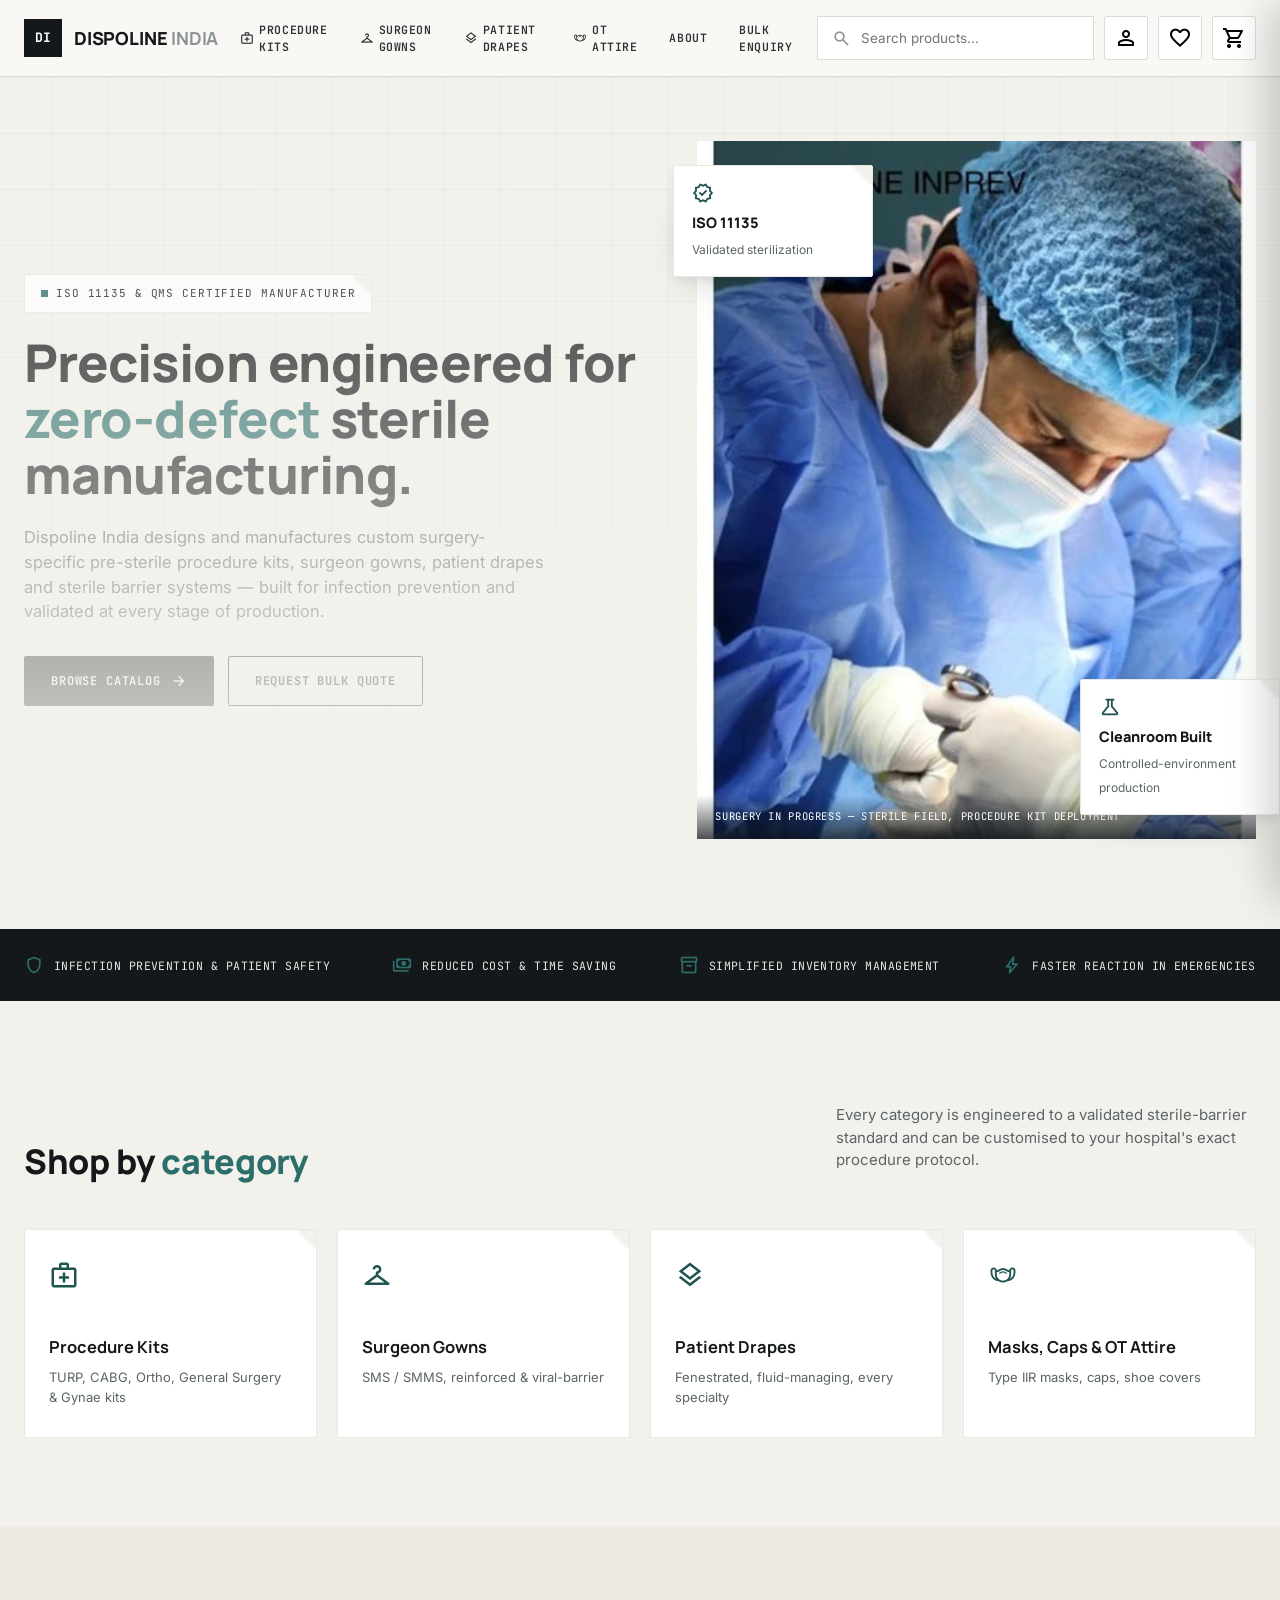
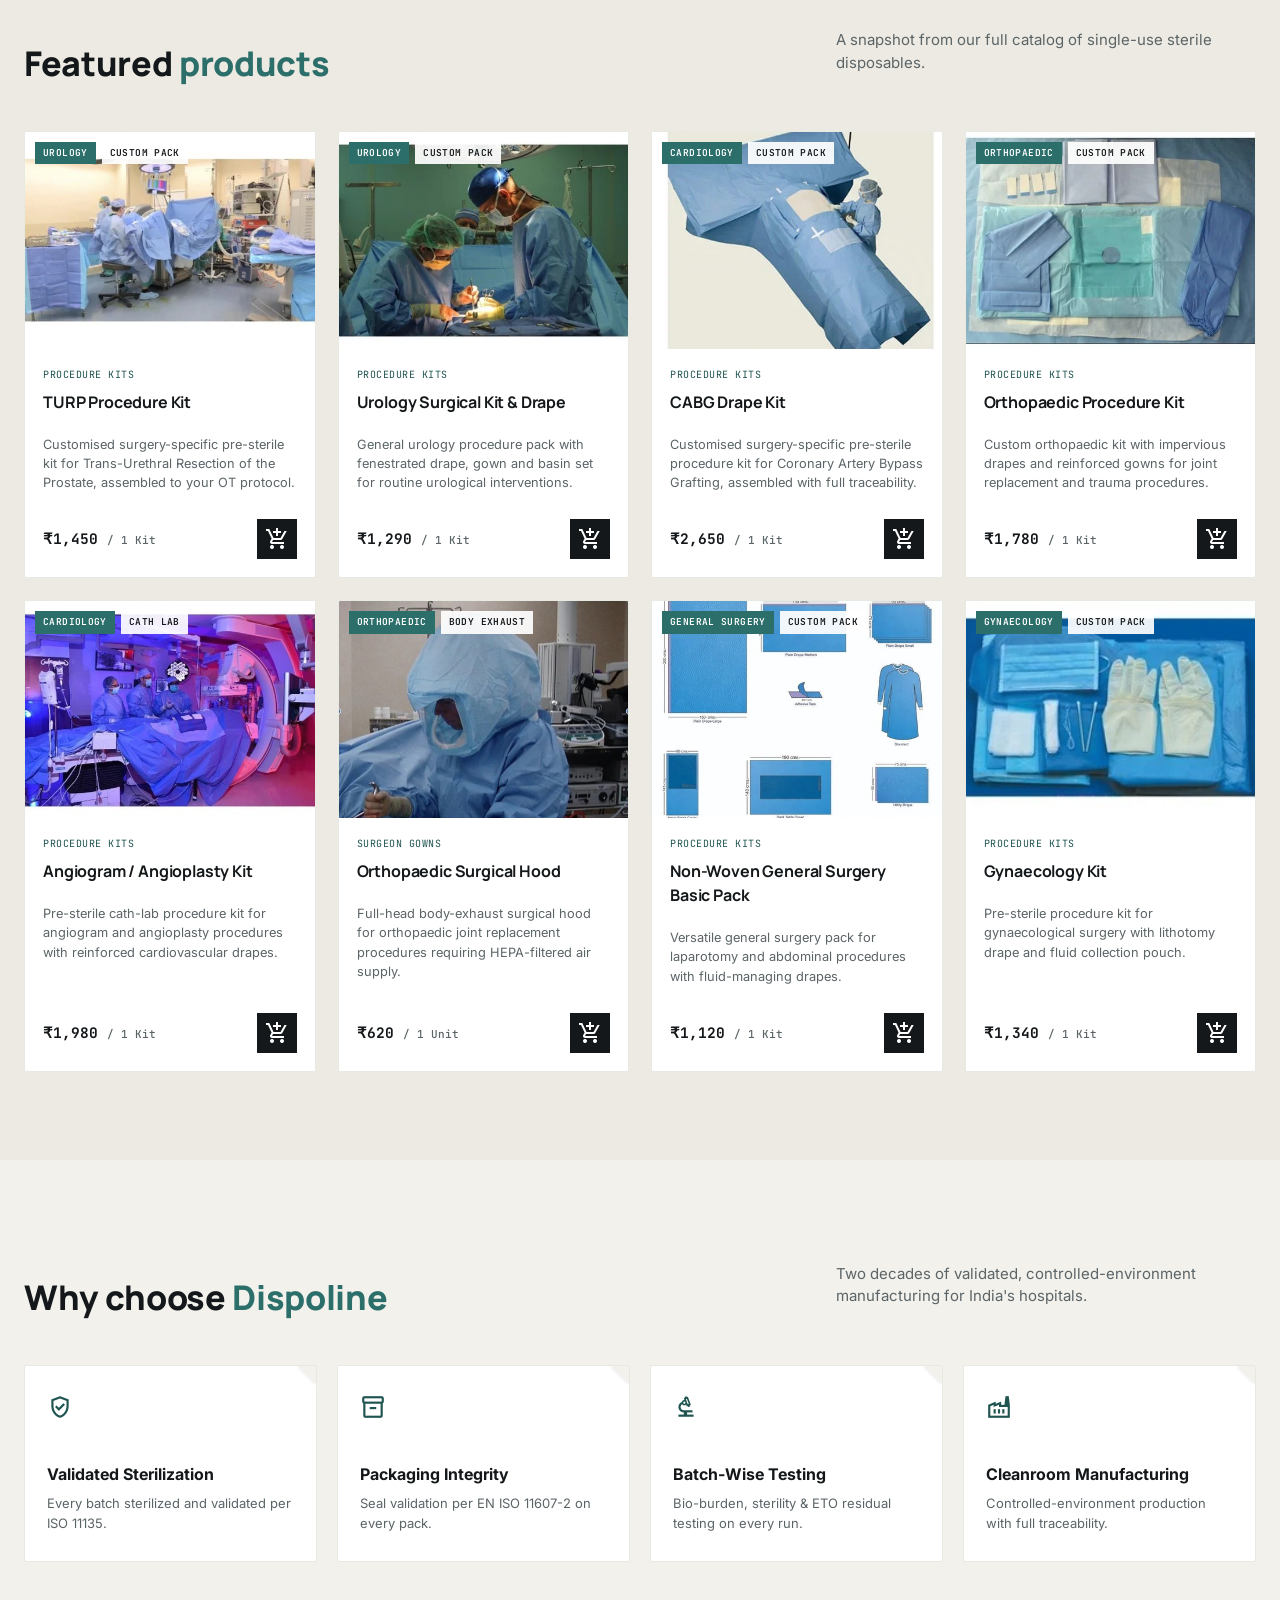
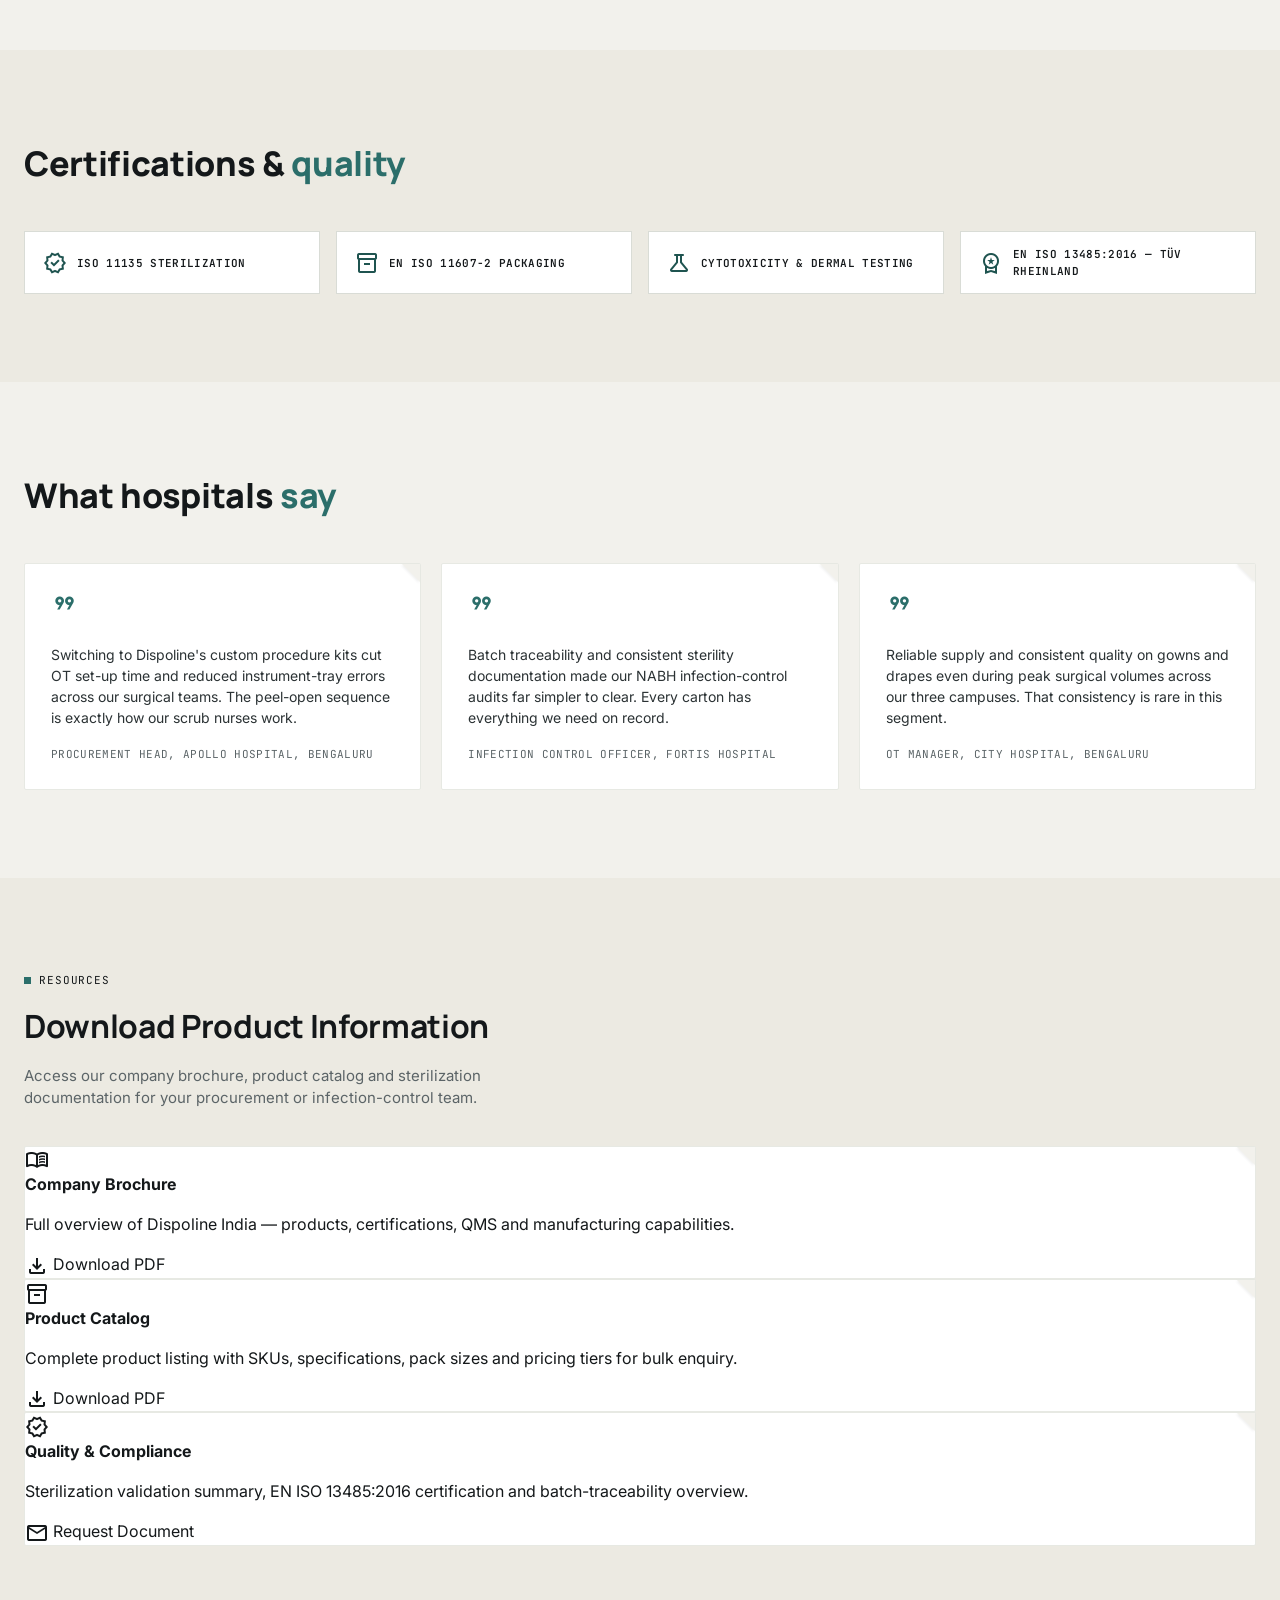
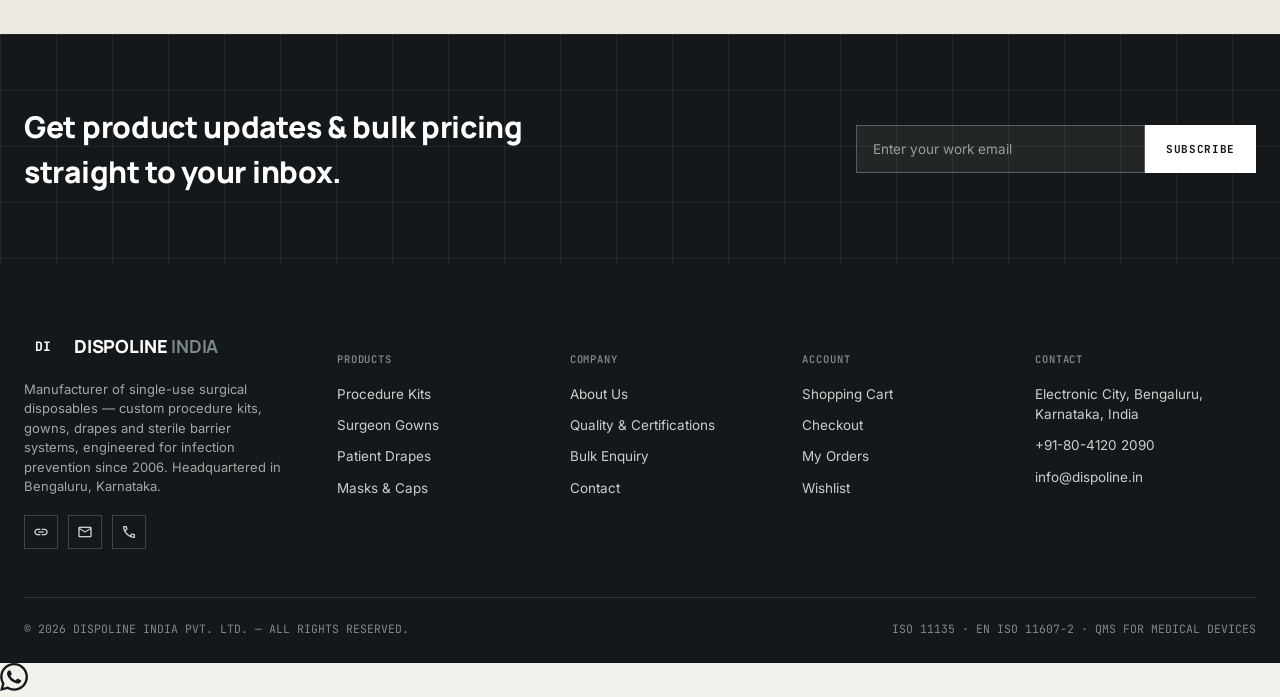
==== index.html @ c740a224 "Add: OG/WhatsApp link preview meta tags, favicon, WhatsApp FAB button (+91-80-4606-6635), Downloads " ====
<!DOCTYPE html>
<html lang="en">
<head>
<meta charset="utf-8">
<meta name="viewport" content="width=device-width, initial-scale=1.0">
<title>Dispoline India | Single-Use Surgical Disposables Manufacturer</title>
<meta name="description" content="Dispoline India manufactures custom pre-sterile procedure kits, surgeon gowns, patient drapes and sterile barrier systems for hospitals across India. ISO 13485:2016 certified — TÜV Rheinland.">

<!-- Open Graph / WhatsApp / LinkedIn preview -->
<meta property="og:type" content="website">
<meta property="og:url" content="https://kishkishkish123-wq.github.io/dispoline-india-v2/">
<meta property="og:title" content="Dispoline India — Certified Surgical Disposables Manufacturer">
<meta property="og:description" content="Custom pre-sterile procedure kits, surgeon gowns, drapes and sterile barrier systems. ISO 13485:2016 certified, ETO sterilized, 20+ years serving Indian hospitals.">
<meta property="og:image" content="https://kishkishkish123-wq.github.io/dispoline-india-v2/assets/img/aras-surgeon-gown.jpg">
<meta name="twitter:card" content="summary_large_image">

<!-- Favicon -->
<link rel="icon" type="image/svg+xml" href="data:image/svg+xml,<svg xmlns='http://www.w3.org/2000/svg' viewBox='0 0 32 32'><rect width='32' height='32' rx='4' fill='%23131E1B'/><text y='24' x='4' font-size='20' font-family='monospace' font-weight='bold' fill='white'>DI</text></svg>">

<link rel="preconnect" href="https://fonts.googleapis.com">
<link rel="preconnect" href="https://fonts.gstatic.com" crossorigin>
<link rel="stylesheet" href="https://fonts.googleapis.com/css2?family=Material+Symbols+Outlined:opsz,wght,FILL,GRAD@20..48,100..700,0..1,-50..200" />
<link rel="stylesheet" href="assets/css/style.css">
</head>
<body>

<header class="site-header">
  <div class="wrap header-row">
    <a href="index.html" class="brand">
      <div class="brand-mark">DI</div>
      <div class="brand-name">DISPOLINE <span>INDIA</span></div>
    </a>

    <ul class="main-nav">
      <li>
        <a href="category.html?cat=kits" class="nav-link"><span class="material-symbols-outlined care">medical_services</span> Procedure Kits</a>
        <div class="mega">
          <a class="mega-item" href="product.html?id=turp-kit"><span class="m-ico material-symbols-outlined">medical_services</span><div><h5>TURP Kit</h5><p>Urology procedure kit</p></div></a>
          <a class="mega-item" href="product.html?id=urology-pack"><span class="m-ico material-symbols-outlined">medical_services</span><div><h5>Urology Pack</h5><p>General urology procedures</p></div></a>
          <a class="mega-item" href="product.html?id=cabg-kit"><span class="m-ico material-symbols-outlined">cardiology</span><div><h5>CABG / Cardiology Kits</h5><p>Coronary bypass procedures</p></div></a>
          <a class="mega-item" href="product.html?id=ortho-kit"><span class="m-ico material-symbols-outlined">orthopedics</span><div><h5>Orthopaedic Kits</h5><p>Joint & trauma procedures</p></div></a>
          <a class="mega-item" href="product.html?id=general-surgery-pack"><span class="m-ico material-symbols-outlined">medical_services</span><div><h5>General Surgery Packs</h5><p>Abdominal & laparotomy</p></div></a>
          <a class="mega-item" href="product.html?id=gynae-kit"><span class="m-ico material-symbols-outlined">medical_services</span><div><h5>Gynaecology Kits</h5><p>Lithotomy & fluid control</p></div></a>
        </div>
      </li>
      <li>
        <a href="category.html?cat=gowns" class="nav-link"><span class="material-symbols-outlined care">checkroom</span> Surgeon Gowns</a>
        <div class="mega">
          <a class="mega-item" href="product.html?id=sms-gown"><span class="m-ico material-symbols-outlined">checkroom</span><div><h5>SMS Gown</h5><p>AAMI Level 3</p></div></a>
          <a class="mega-item" href="product.html?id=smms-gown"><span class="m-ico material-symbols-outlined">checkroom</span><div><h5>SMMS Viral-Barrier</h5><p>AAMI Level 4</p></div></a>
          <a class="mega-item" href="product.html?id=breathable-gown"><span class="m-ico material-symbols-outlined">checkroom</span><div><h5>Breathable Comfort Gown</h5><p>AAMI Level 2</p></div></a>
          <a class="mega-item" href="category.html?cat=gowns"><span class="m-ico material-symbols-outlined">grid_view</span><div><h5>All Surgeon Gowns</h5><p>View full range</p></div></a>
        </div>
      </li>
      <li>
        <a href="category.html?cat=drapes" class="nav-link"><span class="material-symbols-outlined care">layers</span> Patient Drapes</a>
        <div class="mega">
          <a class="mega-item" href="product.html?id=fenestrated-drape"><span class="m-ico material-symbols-outlined">layers</span><div><h5>Fenestrated Drapes</h5><p>Fluid-managing, adhesive edge</p></div></a>
          <a class="mega-item" href="product.html?id=ot-table-cover"><span class="m-ico material-symbols-outlined">layers</span><div><h5>OT Table Covers</h5><p>Impervious, fitted</p></div></a>
          <a class="mega-item" href="product.html?id=instrument-tray-cover"><span class="m-ico material-symbols-outlined">layers</span><div><h5>Instrument Covers</h5><p>Sterile barrier system</p></div></a>
          <a class="mega-item" href="product.html?id=sterilization-wrap"><span class="m-ico material-symbols-outlined">layers</span><div><h5>Sterile Barrier Systems</h5><p>CSSD wrap sheets</p></div></a>
        </div>
      </li>
      <li>
        <a href="category.html?cat=masks" class="nav-link"><span class="material-symbols-outlined care">masks</span> OT Attire</a>
        <div class="mega">
          <a class="mega-item" href="product.html?id=3ply-mask"><span class="m-ico material-symbols-outlined">masks</span><div><h5>3-Ply Face Masks</h5><p>Type IIR, fluid resistant</p></div></a>
          <a class="mega-item" href="product.html?id=surgeon-cap"><span class="m-ico material-symbols-outlined">face</span><div><h5>Bouffant Caps</h5><p>Latex-free, elasticated</p></div></a>
          <a class="mega-item" href="product.html?id=shoe-cover"><span class="m-ico material-symbols-outlined">footprint</span><div><h5>Shoe Covers</h5><p>Anti-skid, fluid resistant</p></div></a>
          <a class="mega-item" href="product.html?id=laminate-apron"><span class="m-ico material-symbols-outlined">layers</span><div><h5>Patient Care Disposables</h5><p>Laminate aprons & more</p></div></a>
        </div>
      </li>
      <li><a href="about.html" class="nav-link">About</a></li>
      <li><a href="contact.html" class="nav-link">Bulk Enquiry</a></li>
    </ul>

    <div class="header-actions">
      <div class="search-box desktop-only">
        <span class="material-symbols-outlined">search</span>
        <input type="text" placeholder="Search products...">
      </div>
      <button class="btn-icon desktop-only" title="Account"><span class="material-symbols-outlined">person</span></button>
      <button class="btn-icon desktop-only" title="Wishlist"><span class="material-symbols-outlined">favorite</span></button>
      <button class="btn-icon js-open-cart" title="Cart" style="position:relative;">
        <span class="material-symbols-outlined">shopping_cart</span>
        <span class="cart-badge js-cart-count">0</span>
      </button>
      <button class="btn-icon burger" title="Menu"><span class="material-symbols-outlined">menu</span></button>
    </div>
  </div>

  <div class="mobile-nav">
    <div class="wrap" style="padding:14px 16px 26px;display:flex;flex-direction:column;gap:2px;">
      <a href="category.html?cat=kits" class="nav-link" style="padding:12px 0;border-bottom:1px solid var(--line-soft);">Procedure Kits</a>
      <a href="category.html?cat=gowns" class="nav-link" style="padding:12px 0;border-bottom:1px solid var(--line-soft);">Surgeon Gowns</a>
      <a href="category.html?cat=drapes" class="nav-link" style="padding:12px 0;border-bottom:1px solid var(--line-soft);">Patient Drapes & Barrier Systems</a>
      <a href="category.html?cat=masks" class="nav-link" style="padding:12px 0;border-bottom:1px solid var(--line-soft);">Masks, Caps & OT Attire</a>
      <a href="about.html" class="nav-link" style="padding:12px 0;border-bottom:1px solid var(--line-soft);">About / Why Us</a>
      <a href="contact.html" class="nav-link" style="padding:12px 0;">Bulk Enquiry / Contact</a>
    </div>
  </div>
</header>

<div class="drawer-overlay"></div>
<div class="drawer">
  <div class="drawer-head">
    <h3>Your Cart</h3>
    <button class="btn-icon js-close-drawer" title="Close"><span class="material-symbols-outlined">close</span></button>
  </div>
  <div class="drawer-body js-drawer-body"></div>
  <div class="drawer-foot">
    <div class="summary-row total" style="margin-bottom:16px;">
      <span>Subtotal</span>
      <span class="val js-drawer-subtotal">₹0</span>
    </div>
    <a href="cart.html" class="btn btn-secondary btn-block" style="margin-bottom:10px;">View Cart</a>
    <a href="checkout.html" class="btn btn-primary btn-block">Checkout <span class="material-symbols-outlined arrow" style="font-size:16px;">arrow_forward</span></a>
  </div>
</div>

<section class="hero blueprint">
  <div class="wrap hero-grid">
    <div>
      <div class="eyebrow hero-badge fold" style="padding:10px 16px;display:inline-flex;"><span class="dot"></span> ISO 11135 &amp; QMS CERTIFIED MANUFACTURER</div>
      <h1>Precision engineered for <span class="hl">zero-defect</span> sterile manufacturing.</h1>
      <p class="lead">Dispoline India designs and manufactures custom surgery-specific pre-sterile procedure kits, surgeon gowns, patient drapes and sterile barrier systems — built for infection prevention and validated at every stage of production.</p>
      <div class="hero-ctas">
        <a href="category.html?cat=kits" class="btn btn-primary">Browse Catalog <span class="material-symbols-outlined arrow" style="font-size:16px;">arrow_forward</span></a>
        <a href="contact.html" class="btn btn-secondary">Request Bulk Quote</a>
      </div>
    </div>
    <div class="hero-media">
      <div class="photo-tile hero-photo">
        <img src="assets/img/aras-surgeon-gown.jpg" alt="Dispoline India — sterile surgical procedure in progress" style="width:100%;height:100%;object-fit:cover;object-position:center top;display:block;">
        <div class="caption-strip">Surgery in progress — sterile field, procedure kit deployment</div>
      </div>
      <div class="floating-badge fold hero-fb-left">
        <span class="fb-ico material-symbols-outlined">verified</span>
        <b>ISO 11135</b>
        <span>Validated sterilization</span>
      </div>
      <div class="floating-badge fold hero-fb-right">
        <span class="fb-ico material-symbols-outlined">science</span>
        <b>Cleanroom Built</b>
        <span>Controlled-environment production</span>
      </div>
    </div>
  </div>
</section>

<section class="trust-strip">
  <div class="wrap trust-row">
    <div class="trust-item"><span class="material-symbols-outlined">shield</span><span>Infection prevention &amp; patient safety</span></div>
    <div class="trust-item"><span class="material-symbols-outlined">payments</span><span>Reduced cost &amp; time saving</span></div>
    <div class="trust-item"><span class="material-symbols-outlined">inventory_2</span><span>Simplified inventory management</span></div>
    <div class="trust-item"><span class="material-symbols-outlined">bolt</span><span>Faster reaction in emergencies</span></div>
  </div>
</section>

<section class="section">
  <div class="wrap">
    <div class="section-head">
      <h2>Shop by <span class="hl">category</span></h2>
      <p>Every category is engineered to a validated sterile-barrier standard and can be customised to your hospital's exact procedure protocol.</p>
    </div>
    <div class="cat-grid">
      <a class="cat-card fold" href="category.html?cat=kits"><span class="material-symbols-outlined">medical_services</span><h5>Procedure Kits</h5><p>TURP, CABG, Ortho, General Surgery &amp; Gynae kits</p></a>
      <a class="cat-card fold" href="category.html?cat=gowns"><span class="material-symbols-outlined">checkroom</span><h5>Surgeon Gowns</h5><p>SMS / SMMS, reinforced &amp; viral-barrier</p></a>
      <a class="cat-card fold" href="category.html?cat=drapes"><span class="material-symbols-outlined">layers</span><h5>Patient Drapes</h5><p>Fenestrated, fluid-managing, every specialty</p></a>
      <a class="cat-card fold" href="category.html?cat=masks"><span class="material-symbols-outlined">masks</span><h5>Masks, Caps &amp; OT Attire</h5><p>Type IIR masks, caps, shoe covers</p></a>
    </div>
  </div>
</section>

<section class="section section-off">
  <div class="wrap">
    <div class="section-head">
      <h2>Featured <span class="hl">products</span></h2>
      <p>A snapshot from our full catalog of single-use sterile disposables.</p>
    </div>
    <div class="prod-grid js-featured-grid"></div>
  </div>
</section>

<section class="section">
  <div class="wrap">
    <div class="section-head">
      <h2>Why choose <span class="hl">Dispoline</span></h2>
      <p>Two decades of validated, controlled-environment manufacturing for India's hospitals.</p>
    </div>
    <div class="feat-grid">
      <div class="feat-card fold"><span class="material-symbols-outlined">verified_user</span><h5>Validated Sterilization</h5><p>Every batch sterilized and validated per ISO 11135.</p></div>
      <div class="feat-card fold"><span class="material-symbols-outlined">inventory_2</span><h5>Packaging Integrity</h5><p>Seal validation per EN ISO 11607-2 on every pack.</p></div>
      <div class="feat-card fold"><span class="material-symbols-outlined">biotech</span><h5>Batch-Wise Testing</h5><p>Bio-burden, sterility &amp; ETO residual testing on every run.</p></div>
      <div class="feat-card fold"><span class="material-symbols-outlined">factory</span><h5>Cleanroom Manufacturing</h5><p>Controlled-environment production with full traceability.</p></div>
    </div>
  </div>
</section>

<section class="section section-off">
  <div class="wrap">
    <div class="section-head">
      <h2>Certifications &amp; <span class="hl">quality</span></h2>
    </div>
    <div class="cert-strip">
      <div class="cert-chip"><span class="material-symbols-outlined">verified</span><span>ISO 11135 Sterilization</span></div>
      <div class="cert-chip"><span class="material-symbols-outlined">inventory_2</span><span>EN ISO 11607-2 Packaging</span></div>
      <div class="cert-chip"><span class="material-symbols-outlined">science</span><span>Cytotoxicity &amp; Dermal Testing</span></div>
      <div class="cert-chip"><span class="material-symbols-outlined">workspace_premium</span><span>EN ISO 13485:2016 — TÜV Rheinland</span></div>
    </div>
  </div>
</section>

<section class="section">
  <div class="wrap">
    <div class="section-head">
      <h2>What hospitals <span class="hl">say</span></h2>
    </div>
    <div class="testi-grid">
      <div class="testi-card fold"><span class="material-symbols-outlined">format_quote</span><p>Switching to Dispoline's custom procedure kits cut OT set-up time and reduced instrument-tray errors across our surgical teams. The peel-open sequence is exactly how our scrub nurses work.</p><div class="testi-who">Procurement Head, Apollo Hospital, Bengaluru</div></div>
      <div class="testi-card fold"><span class="material-symbols-outlined">format_quote</span><p>Batch traceability and consistent sterility documentation made our NABH infection-control audits far simpler to clear. Every carton has everything we need on record.</p><div class="testi-who">Infection Control Officer, Fortis Hospital</div></div>
      <div class="testi-card fold"><span class="material-symbols-outlined">format_quote</span><p>Reliable supply and consistent quality on gowns and drapes even during peak surgical volumes across our three campuses. That consistency is rare in this segment.</p><div class="testi-who">OT Manager, City Hospital, Bengaluru</div></div>
    </div>
  </div>
</section>

<section class="section section-off">
  <div class="wrap">
    <div class="eyebrow"><span class="dot"></span> RESOURCES</div>
    <h2 style="font-size:clamp(22px,3vw,32px);font-weight:700;margin:12px 0 8px;">Download Product Information</h2>
    <p style="color:var(--ink-60);font-size:15px;max-width:560px;margin-bottom:36px;">Access our company brochure, product catalog and sterilization documentation for your procurement or infection-control team.</p>
    <div class="download-grid">
      <div class="download-card fold">
        <span class="material-symbols-outlined download-ico">menu_book</span>
        <div>
          <b>Company Brochure</b>
          <p>Full overview of Dispoline India — products, certifications, QMS and manufacturing capabilities.</p>
        </div>
        <a href="http://www.dispoline.in/e-Brochure/company-brochure.pdf" target="_blank" rel="noopener" class="btn-download">
          <span class="material-symbols-outlined">download</span> Download PDF
        </a>
      </div>
      <div class="download-card fold">
        <span class="material-symbols-outlined download-ico">inventory_2</span>
        <div>
          <b>Product Catalog</b>
          <p>Complete product listing with SKUs, specifications, pack sizes and pricing tiers for bulk enquiry.</p>
        </div>
        <a href="http://www.dispoline.in/e-Brochure/company-brochure.pdf" target="_blank" rel="noopener" class="btn-download">
          <span class="material-symbols-outlined">download</span> Download PDF
        </a>
      </div>
      <div class="download-card fold">
        <span class="material-symbols-outlined download-ico">verified</span>
        <div>
          <b>Quality &amp; Compliance</b>
          <p>Sterilization validation summary, EN ISO 13485:2016 certification and batch-traceability overview.</p>
        </div>
        <a href="contact.html" class="btn-download btn-download-outline">
          <span class="material-symbols-outlined">mail</span> Request Document
        </a>
      </div>
    </div>
  </div>
</section>

<section class="cta-banner blueprint-dark">
  <div class="wrap cta-inner">
    <h3>Get product updates &amp; bulk pricing straight to your inbox.</h3>
    <form class="cta-form" onsubmit="event.preventDefault(); showToast('Subscribed — thank you.');">
      <input type="email" placeholder="Enter your work email" required>
      <button type="submit">Subscribe</button>
    </form>
  </div>
</section>

<footer class="site-footer">
  <div class="wrap">
    <div class="foot-grid">
      <div class="foot-brand">
        <div class="brand" style="margin-bottom:4px;">
          <div class="brand-mark">DI</div>
          <div class="brand-name" style="color:#fff;">DISPOLINE <span style="color:#7d8a87;">INDIA</span></div>
        </div>
        <p>Manufacturer of single-use surgical disposables — custom procedure kits, gowns, drapes and sterile barrier systems, engineered for infection prevention since 2006. Headquartered in Bengaluru, Karnataka.</p>
        <div class="foot-social">
          <a href="#" title="LinkedIn"><span class="material-symbols-outlined" style="font-size:16px;">link</span></a>
          <a href="mailto:info@dispoline.in" title="Email"><span class="material-symbols-outlined" style="font-size:16px;">mail</span></a>
          <a href="tel:+918041202090" title="Call"><span class="material-symbols-outlined" style="font-size:16px;">call</span></a>
        </div>
      </div>
      <div class="foot-col">
        <h6>Products</h6>
        <ul>
          <li><a href="category.html?cat=kits">Procedure Kits</a></li>
          <li><a href="category.html?cat=gowns">Surgeon Gowns</a></li>
          <li><a href="category.html?cat=drapes">Patient Drapes</a></li>
          <li><a href="category.html?cat=masks">Masks & Caps</a></li>
        </ul>
      </div>
      <div class="foot-col">
        <h6>Company</h6>
        <ul>
          <li><a href="about.html">About Us</a></li>
          <li><a href="about.html#quality">Quality & Certifications</a></li>
          <li><a href="contact.html">Bulk Enquiry</a></li>
          <li><a href="contact.html">Contact</a></li>
        </ul>
      </div>
      <div class="foot-col">
        <h6>Account</h6>
        <ul>
          <li><a href="cart.html">Shopping Cart</a></li>
          <li><a href="checkout.html">Checkout</a></li>
          <li><a href="#">My Orders</a></li>
          <li><a href="#">Wishlist</a></li>
        </ul>
      </div>
      <div class="foot-col">
        <h6>Contact</h6>
        <ul>
          <li>Electronic City, Bengaluru,<br>Karnataka, India</li>
          <li><a href="tel:+918041202090">+91-80-4120 2090</a></li>
          <li><a href="mailto:info@dispoline.in">info@dispoline.in</a></li>
        </ul>
      </div>
    </div>
    <div class="foot-bottom">
      <p>© 2026 DISPOLINE INDIA PVT. LTD. — ALL RIGHTS RESERVED.</p>
      <p>ISO 11135 · EN ISO 11607-2 · QMS FOR MEDICAL DEVICES</p>
    </div>
  </div>
</footer>

<script src="assets/js/data.js"></script>
<script src="assets/js/main.js"></script>

<script>
  document.querySelector(".js-featured-grid").innerHTML =
    DISPOLINE_PRODUCTS.slice(0,8).map(renderProductCard).join("");
  bindAddToCartButtons();
</script>
<!-- WhatsApp floating button -->
<a href="https://wa.me/918046046635?text=Hello%2C%20I%20would%20like%20to%20enquire%20about%20your%20surgical%20disposables."
   class="whatsapp-fab" target="_blank" rel="noopener" aria-label="Chat on WhatsApp">
  <svg viewBox="0 0 24 24" fill="currentColor" width="28" height="28">
    <path d="M17.472 14.382c-.297-.149-1.758-.867-2.03-.967-.273-.099-.471-.148-.67.15-.197.297-.767.966-.94 1.164-.173.199-.347.223-.644.075-.297-.15-1.255-.463-2.39-1.475-.883-.788-1.48-1.761-1.653-2.059-.173-.297-.018-.458.13-.606.134-.133.298-.347.446-.52.149-.174.198-.298.298-.497.099-.198.05-.371-.025-.52-.075-.149-.669-1.612-.916-2.207-.242-.579-.487-.5-.669-.51-.173-.008-.371-.01-.57-.01-.198 0-.52.074-.792.372-.272.297-1.04 1.016-1.04 2.479 0 1.462 1.065 2.875 1.213 3.074.149.198 2.096 3.2 5.077 4.487.709.306 1.262.489 1.694.625.712.227 1.36.195 1.871.118.571-.085 1.758-.719 2.006-1.413.248-.694.248-1.289.173-1.413-.074-.124-.272-.198-.57-.347m-5.421 7.403h-.004a9.87 9.87 0 01-5.031-1.378l-.361-.214-3.741.982.998-3.648-.235-.374a9.86 9.86 0 01-1.51-5.26c.001-5.45 4.436-9.884 9.888-9.884 2.64 0 5.122 1.03 6.988 2.898a9.825 9.825 0 012.893 6.994c-.003 5.45-4.437 9.884-9.885 9.884m8.413-18.297A11.815 11.815 0 0012.05 0C5.495 0 .16 5.335.157 11.892c0 2.096.547 4.142 1.588 5.945L.057 24l6.305-1.654a11.882 11.882 0 005.683 1.448h.005c6.554 0 11.89-5.335 11.893-11.893a11.821 11.821 0 00-3.48-8.413Z"/>
  </svg>
</a>

</body>
</html>
---- assets/css/style.css ----
/* ============================================================
   DISPOLINE INDIA — DESIGN SYSTEM
   Blueprint-grid / folded-corner / mono-badge visual language
   ============================================================ */

@import url('https://fonts.googleapis.com/css2?family=Manrope:wght@500;600;700;800&family=JetBrains+Mono:wght@400;500;600;700&family=Inter:wght@400;500;600;700&family=Material+Symbols+Outlined:opsz,wght,FILL,GRAD@20..48,300..500,0..1,0&display=swap');

:root{
  --charcoal:#14181a;
  --charcoal-soft:#2b3234;
  --ink-60:#5b6467;
  --ink-40:#8a9294;
  --line:#d9dcd6;
  --line-soft:#e7e9e3;
  --off-white:#f2f1ec;
  --off-white-2:#eceae2;
  --paper:#faf9f5;
  --white:#ffffff;
  --teal:#2b6e6a;
  --teal-dark:#1f5450;
  --teal-tint:#e3ede9;
  --teal-tint-2:#d7e6e2;
  --danger:#b5432f;

  --font-head:'Manrope', sans-serif;
  --font-mono:'JetBrains Mono', ui-monospace, monospace;
  --font-body:'Inter', sans-serif;

  --radius-card:14px;
  --shadow-card:0 1px 2px rgba(20,24,26,.04), 0 12px 28px -16px rgba(20,24,26,.18);
  --shadow-pop:0 4px 10px rgba(20,24,26,.06), 0 20px 40px -18px rgba(20,24,26,.22);
  --max:1280px;
}

.material-symbols-outlined{
  font-family:'Material Symbols Outlined';
  font-weight:normal;
  font-style:normal;
  font-size:24px;
  display:inline-block;
  line-height:1;
  text-transform:none;
  letter-spacing:normal;
  word-wrap:normal;
  white-space:nowrap;
  direction:ltr;
  -webkit-font-smoothing:antialiased;
  font-variation-settings:'FILL' 0,'wght' 400,'GRAD' 0,'opsz' 24;
  vertical-align:middle;
}

*,*::before,*::after{box-sizing:border-box;}
html{scroll-behavior:smooth;}
body{
  margin:0;
  font-family:var(--font-body);
  color:var(--charcoal);
  background:var(--off-white);
  -webkit-font-smoothing:antialiased;
  line-height:1.5;
}
img{max-width:100%;display:block;}
a{color:inherit;text-decoration:none;}
ul{margin:0;padding:0;list-style:none;}
button{font-family:inherit;cursor:pointer;}
input,select,textarea{font-family:inherit;}

.wrap{max-width:var(--max);margin:0 auto;padding:0 24px;}
@media (max-width:640px){.wrap{padding:0 16px;}}

.eyebrow{
  display:inline-flex;align-items:center;gap:8px;
  font-family:var(--font-mono);
  font-size:11px;letter-spacing:.08em;text-transform:uppercase;
  color:var(--charcoal);
}
.eyebrow .dot{width:7px;height:7px;background:var(--teal);flex:none;}
.eyebrow.on-dark{color:#dfe6e3;}
.eyebrow.teal{color:var(--teal-dark);}

h1,h2,h3,h4{font-family:var(--font-head);font-weight:800;color:var(--charcoal);margin:0;letter-spacing:-.01em;}
.hl{color:var(--teal);}

/* ---------- Blueprint grid background ---------- */
.blueprint{
  position:relative;
  background-color:var(--off-white);
  background-image:
    linear-gradient(rgba(20,24,26,.045) 1px, transparent 1px),
    linear-gradient(90deg, rgba(20,24,26,.045) 1px, transparent 1px);
  background-size:56px 56px;
  background-position:center top;
}
.blueprint::after{
  content:"";position:absolute;inset:0;
  background:linear-gradient(180deg, rgba(242,241,236,0) 0%, var(--off-white) 96%);
  pointer-events:none;
}
.blueprint-dark{
  background-color:var(--charcoal);
  background-image:
    linear-gradient(rgba(255,255,255,.06) 1px, transparent 1px),
    linear-gradient(90deg, rgba(255,255,255,.06) 1px, transparent 1px);
  background-size:56px 56px;
}

/* ---------- Buttons ---------- */
.btn{
  display:inline-flex;align-items:center;justify-content:center;gap:10px;
  font-family:var(--font-mono);font-size:12px;letter-spacing:.07em;text-transform:uppercase;
  font-weight:600;
  padding:15px 26px;border-radius:2px;border:1px solid transparent;
  white-space:nowrap;transition:transform .15s ease, background .15s ease, border-color .15s ease, color .15s ease;
}
.btn .arrow{transition:transform .15s ease;}
.btn:hover .arrow{transform:translateX(3px);}
.btn-primary{background:var(--charcoal);color:#fff;}
.btn-primary:hover{background:var(--teal-dark);}
.btn-secondary{background:transparent;color:var(--charcoal);border-color:var(--charcoal);}
.btn-secondary:hover{border-color:var(--teal);color:var(--teal-dark);}
.btn-teal{background:var(--teal);color:#fff;}
.btn-teal:hover{background:var(--teal-dark);}
.btn-ghost{background:transparent;color:var(--charcoal);border-color:var(--line);}
.btn-ghost:hover{border-color:var(--charcoal);}
.btn-sm{padding:10px 16px;font-size:11px;}
.btn-block{width:100%;}
.btn:disabled{opacity:.45;cursor:not-allowed;}
.btn-icon{
  width:44px;height:44px;border-radius:2px;border:1px solid var(--line);
  display:inline-flex;align-items:center;justify-content:center;background:var(--white);
  position:relative;
}
.btn-icon:hover{border-color:var(--teal);}

/* ---------- Folded corner card ---------- */
.fold{
  position:relative;
  background:var(--white);
  border:1px solid var(--line-soft);
  border-radius:2px;
}
.fold::before{
  content:"";position:absolute;top:0;right:0;
  width:0;height:0;
  border-style:solid;
  border-width:0 18px 18px 0;
  border-color:transparent var(--off-white) transparent transparent;
  filter:drop-shadow(-1px 1px 1px rgba(0,0,0,.06));
}
.fold-dark{background:var(--charcoal);border-color:#2a3335;}
.fold-dark::before{border-color:transparent var(--charcoal-soft) transparent transparent;}

/* ---------- Header ---------- */
.site-header{
  position:sticky;top:0;z-index:100;
  background:rgba(250,249,245,.92);
  backdrop-filter:blur(10px);
  border-bottom:1px solid var(--line);
}
.header-row{display:flex;align-items:center;justify-content:space-between;height:76px;gap:20px;}
.brand{display:flex;align-items:center;gap:12px;flex:none;}
.brand-mark{
  width:38px;height:38px;background:var(--charcoal);color:#fff;
  display:flex;align-items:center;justify-content:center;
  font-family:var(--font-mono);font-weight:700;font-size:13px;letter-spacing:.02em;
}
.brand-name{font-family:var(--font-head);font-weight:800;font-size:18px;letter-spacing:-.01em;}
.brand-name span{color:var(--ink-40);font-weight:700;}

.main-nav{display:flex;align-items:center;gap:28px;flex:1;justify-content:center;}
.main-nav>li{position:relative;}
.nav-link{
  font-family:var(--font-mono);font-size:11.5px;letter-spacing:.05em;text-transform:uppercase;
  font-weight:600;color:var(--charcoal-soft);
  display:flex;align-items:center;gap:5px;padding:8px 2px;
}
.nav-link:hover{color:var(--teal-dark);}
.nav-link .care{font-size:14px;}

.mega{
  position:absolute;top:calc(100% + 14px);left:50%;transform:translateX(-50%);
  width:640px;max-width:80vw;background:var(--white);border:1px solid var(--line);
  box-shadow:var(--shadow-pop);
  padding:26px;display:none;grid-template-columns:1fr 1fr;gap:6px 24px;
  z-index:50;
}
.main-nav>li:hover .mega{display:grid;}
.mega-item{display:flex;gap:12px;padding:10px 8px;border-radius:2px;}
.mega-item:hover{background:var(--off-white-2);}
.mega-item .m-ico{
  width:36px;height:36px;flex:none;background:var(--teal-tint);color:var(--teal-dark);
  display:flex;align-items:center;justify-content:center;
}
.mega-item h5{font-family:var(--font-head);font-size:14.5px;font-weight:700;margin-bottom:2px;}
.mega-item p{margin:0;font-size:12.5px;color:var(--ink-60);}

.header-actions{display:flex;align-items:center;gap:10px;flex:none;}
.search-box{
  display:flex;align-items:center;gap:8px;background:var(--white);
  border:1px solid var(--line);padding:0 14px;height:44px;min-width:220px;
}
.search-box input{border:none;outline:none;background:transparent;font-size:13.5px;width:100%;color:var(--charcoal);}
.search-box .material-symbols-outlined{font-size:19px;color:var(--ink-40);}

.cart-badge{
  position:absolute;top:-6px;right:-6px;background:var(--teal);color:#fff;
  font-family:var(--font-mono);font-size:10px;font-weight:700;
  width:17px;height:17px;border-radius:50%;display:flex;align-items:center;justify-content:center;
}
.burger{display:none;}

.mobile-nav{display:none;background:var(--white);border-top:1px solid var(--line);}
.mobile-nav.open{display:block;}

@media (max-width:980px){
  .search-box{display:none;}
  .main-nav{display:none;}
  .burger{display:flex;}
}

/* ---------- Mini cart drawer ---------- */
.drawer-overlay{
  position:fixed;inset:0;background:rgba(20,24,26,.45);z-index:200;
  opacity:0;pointer-events:none;transition:opacity .25s ease;
}
.drawer-overlay.open{opacity:1;pointer-events:auto;}
.drawer{
  position:fixed;top:0;right:0;height:100%;width:420px;max-width:92vw;
  background:var(--paper);z-index:201;
  transform:translateX(100%);transition:transform .3s ease;
  display:flex;flex-direction:column;
  box-shadow:-10px 0 40px rgba(0,0,0,.2);
}
.drawer.open{transform:translateX(0);}
.drawer-head{display:flex;align-items:center;justify-content:space-between;padding:22px 22px 16px;border-bottom:1px solid var(--line);}
.drawer-head h3{font-size:18px;}
.drawer-body{flex:1;overflow-y:auto;padding:16px 22px;}
.drawer-foot{padding:18px 22px 22px;border-top:1px solid var(--line);background:var(--white);}

.mini-item{display:flex;gap:12px;padding:14px 0;border-bottom:1px solid var(--line-soft);}
.mini-item img{width:64px;height:64px;object-fit:cover;background:var(--off-white-2);flex:none;}
.mini-item .mi-name{font-weight:700;font-size:13.5px;margin-bottom:2px;}
.mini-item .mi-meta{font-family:var(--font-mono);font-size:10.5px;color:var(--ink-60);text-transform:uppercase;letter-spacing:.03em;}
.mini-item .mi-row{display:flex;align-items:center;justify-content:space-between;margin-top:8px;}
.qty-stepper{display:flex;align-items:center;border:1px solid var(--line);}
.qty-stepper button{width:26px;height:26px;background:var(--off-white);border:none;font-size:14px;}
.qty-stepper span{width:30px;text-align:center;font-family:var(--font-mono);font-size:12px;}
.mi-remove{font-size:11px;color:var(--ink-40);font-family:var(--font-mono);text-decoration:underline;background:none;border:none;}
.empty-note{color:var(--ink-60);font-size:13.5px;padding:30px 0;text-align:center;}

/* ---------- Hero ---------- */
.hero{padding:64px 0 90px;}
.hero-grid{display:grid;grid-template-columns:1.05fr .95fr;gap:56px;align-items:center;}
.hero-badge{margin-bottom:22px;}
.hero h1{font-size:52px;line-height:1.08;margin-bottom:22px;}
.hero p.lead{font-size:16.5px;color:var(--ink-60);max-width:520px;margin-bottom:32px;}
.hero-ctas{display:flex;gap:14px;flex-wrap:wrap;}
.hero-media{position:relative;z-index:1;}
.photo-tile{
  position:relative;aspect-ratio:4/5;overflow:hidden;background:linear-gradient(160deg,#243033,#3c4a4d);
}
.photo-tile.hero-photo{background:#1c2528;aspect-ratio:4/5;}
.photo-tile.wide{aspect-ratio:16/10;}
.photo-tile .caption-strip{
  position:absolute;bottom:0;left:0;right:0;padding:14px 18px;
  background:linear-gradient(0deg, rgba(10,14,15,.72), transparent);
  color:#fff;font-family:var(--font-mono);font-size:10.5px;letter-spacing:.06em;text-transform:uppercase;
}
.floating-badge{
  position:absolute;background:var(--white);padding:16px 18px;width:200px;
  box-shadow:var(--shadow-pop);z-index:2;
}
.hero-fb-left{top:24px;left:-24px;}
.hero-fb-right{bottom:24px;right:-24px;}
.floating-badge .fb-ico{color:var(--teal-dark);font-size:22px;margin-bottom:8px;display:block;}
.floating-badge b{display:block;font-family:var(--font-head);font-size:14.5px;font-weight:800;margin-bottom:2px;}
.floating-badge span:not(.fb-ico):not(.material-symbols-outlined){font-size:12px;color:var(--ink-60);}

@media (max-width:900px){
  .hero-grid{grid-template-columns:1fr;}
  .hero h1{font-size:36px;}
  .photo-tile.hero-photo{aspect-ratio:4/3;}
  .hero-fb-left,.hero-fb-right{display:none;}
}

/* ---------- Trust strip ---------- */
.trust-strip{background:var(--charcoal);padding:26px 0;}
.trust-row{display:flex;justify-content:space-between;gap:20px;flex-wrap:wrap;}
.trust-item{display:flex;align-items:center;gap:10px;color:#e7e9e3;}
.trust-item .material-symbols-outlined{color:var(--teal);font-size:20px;}
.trust-item span:not(.material-symbols-outlined){font-family:var(--font-mono);font-size:11.5px;letter-spacing:.04em;text-transform:uppercase;}

/* ---------- Section shell ---------- */
.section{padding:88px 0;}
.section.tight{padding:56px 0;}
.section-head{display:flex;justify-content:space-between;align-items:flex-end;gap:30px;margin-bottom:42px;flex-wrap:wrap;}
.section-head h2{font-size:34px;max-width:640px;}
.section-head p{color:var(--ink-60);font-size:15px;max-width:420px;}
.section-off{background:var(--off-white-2);}

/* ---------- Category grid ---------- */
.cat-grid{display:grid;grid-template-columns:repeat(4,1fr);gap:20px;}
.cat-card{padding:30px 24px;transition:transform .2s ease,box-shadow .2s ease;}
.cat-card:hover{transform:translateY(-4px);box-shadow:var(--shadow-pop);}
.cat-card .material-symbols-outlined{font-size:30px;color:var(--teal-dark);margin-bottom:18px;}
.cat-card h5{font-family:var(--font-head);font-weight:700;font-size:16.5px;margin-bottom:8px;}
.cat-card p{font-size:13px;color:var(--ink-60);margin:0;}
@media (max-width:980px){.cat-grid{grid-template-columns:repeat(2,1fr);}}
@media (max-width:560px){.cat-grid{grid-template-columns:1fr;}}

/* ---------- Product grid & cards ---------- */
.prod-grid{display:grid;grid-template-columns:repeat(4,1fr);gap:22px;}
@media (max-width:1080px){.prod-grid{grid-template-columns:repeat(3,1fr);}}
@media (max-width:760px){.prod-grid{grid-template-columns:repeat(2,1fr);}}
@media (max-width:480px){.prod-grid{grid-template-columns:1fr;}}

.prod-card{display:flex;flex-direction:column;overflow:hidden;transition:box-shadow .2s ease, transform .2s ease;}
.prod-card:hover{box-shadow:var(--shadow-pop);transform:translateY(-3px);}
.prod-media{aspect-ratio:4/3;position:relative;overflow:hidden;}
.prod-tags{position:absolute;top:10px;left:10px;display:flex;gap:6px;flex-wrap:wrap;}
.tag{
  font-family:var(--font-mono);font-size:9.5px;letter-spacing:.04em;text-transform:uppercase;
  background:rgba(255,255,255,.92);color:var(--charcoal);padding:4px 8px;font-weight:600;
}
.tag.teal{background:var(--teal);color:#fff;}
.prod-body{padding:18px;display:flex;flex-direction:column;gap:8px;flex:1;}
.prod-cat{font-family:var(--font-mono);font-size:10px;letter-spacing:.05em;text-transform:uppercase;color:var(--teal-dark);}
.prod-body h4{font-size:16px;font-weight:700;}
.prod-desc{font-size:12.8px;color:var(--ink-60);flex:1;}
.prod-foot{display:flex;align-items:center;justify-content:space-between;margin-top:6px;}
.prod-price{font-family:var(--font-mono);font-weight:700;font-size:14.5px;}
.prod-price small{font-weight:500;color:var(--ink-60);font-size:11px;}
.add-btn{
  width:40px;height:40px;background:var(--charcoal);color:#fff;border:none;
  display:flex;align-items:center;justify-content:center;flex:none;transition:background .15s ease;
}
.add-btn:hover{background:var(--teal-dark);}

/* ---------- Photo block placeholder (documentary style) ---------- */
.doc-photo{
  position:relative;background:linear-gradient(150deg,#1c2528,#33454a 55%,#22302f);
  overflow:hidden;
}
.doc-photo::before{
  content:"";position:absolute;inset:0;opacity:.5;
  background-image:radial-gradient(circle at 20% 30%, rgba(255,255,255,.10), transparent 40%),
                    radial-gradient(circle at 80% 70%, rgba(255,255,255,.08), transparent 45%);
}
.doc-photo .dp-icon{position:absolute;inset:0;display:flex;align-items:center;justify-content:center;color:rgba(255,255,255,.35);}
.doc-photo .dp-icon .material-symbols-outlined{font-size:64px;}
.doc-photo .dp-label{
  position:absolute;bottom:14px;left:14px;color:#eef1ee;font-family:var(--font-mono);
  font-size:10px;letter-spacing:.06em;text-transform:uppercase;opacity:.85;
}

/* ---------- Why choose / feature cards ---------- */
.feat-grid{display:grid;grid-template-columns:repeat(4,1fr);gap:20px;}
.feat-card{padding:28px 22px;}
.feat-card .material-symbols-outlined{font-size:26px;color:var(--teal-dark);margin-bottom:16px;}
.feat-card h5{font-size:16px;margin-bottom:8px;}
.feat-card p{font-size:13px;color:var(--ink-60);margin:0;}
@media (max-width:980px){.feat-grid{grid-template-columns:repeat(2,1fr);}}
@media (max-width:520px){.feat-grid{grid-template-columns:1fr;}}

/* ---------- Certifications strip ---------- */
.cert-strip{display:flex;gap:16px;flex-wrap:wrap;justify-content:space-between;}
.cert-chip{
  display:flex;align-items:center;gap:10px;padding:14px 18px;background:var(--white);
  border:1px solid var(--line);flex:1;min-width:210px;
}
.cert-chip .material-symbols-outlined{color:var(--teal-dark);}
.cert-chip span:not(.material-symbols-outlined){font-family:var(--font-mono);font-size:11px;letter-spacing:.03em;text-transform:uppercase;font-weight:600;}

/* ---------- Testimonials ---------- */
.testi-grid{display:grid;grid-template-columns:repeat(3,1fr);gap:20px;}
.testi-card{padding:26px;}
.testi-card .material-symbols-outlined{color:var(--teal);font-size:26px;margin-bottom:14px;}
.testi-card p{font-size:14px;color:var(--charcoal-soft);margin-bottom:18px;}
.testi-who{font-family:var(--font-mono);font-size:11px;text-transform:uppercase;letter-spacing:.03em;color:var(--ink-60);}
@media (max-width:900px){.testi-grid{grid-template-columns:1fr;}}

/* ---------- CTA banner ---------- */
.cta-banner{padding:70px 0;color:#fff;position:relative;overflow:hidden;}
.cta-inner{display:flex;justify-content:space-between;align-items:center;gap:30px;flex-wrap:wrap;position:relative;z-index:1;}
.cta-inner h3{color:#fff;font-size:30px;max-width:520px;}
.cta-form{display:flex;gap:0;max-width:400px;width:100%;}
.cta-form input{flex:1;padding:15px 16px;border:1px solid rgba(255,255,255,.25);background:rgba(255,255,255,.06);color:#fff;font-size:13.5px;}
.cta-form input::placeholder{color:rgba(255,255,255,.55);}
.cta-form button{border:1px solid #fff;background:#fff;color:var(--charcoal);padding:0 20px;font-family:var(--font-mono);font-size:11px;text-transform:uppercase;letter-spacing:.06em;font-weight:700;}

/* ---------- Footer ---------- */
.site-footer{background:var(--charcoal);color:#c9cfcd;padding:64px 0 26px;}
.foot-grid{display:grid;grid-template-columns:1.4fr 1fr 1fr 1fr 1.1fr;gap:32px;margin-bottom:48px;}
.foot-brand p{font-size:13px;color:#9fa9a6;margin:14px 0 18px;max-width:260px;}
.foot-social{display:flex;gap:10px;}
.foot-social a{width:34px;height:34px;border:1px solid #3a4345;display:flex;align-items:center;justify-content:center;}
.foot-col h6{font-family:var(--font-mono);font-size:10.5px;letter-spacing:.08em;text-transform:uppercase;color:#7d8a87;margin-bottom:16px;font-weight:600;}
.foot-col li{margin-bottom:11px;font-size:13.5px;}
.foot-col a:hover{color:#fff;}
.foot-bottom{border-top:1px solid #2a3335;padding-top:22px;display:flex;justify-content:space-between;flex-wrap:wrap;gap:10px;}
.foot-bottom p{font-size:11.5px;color:#7d8a87;font-family:var(--font-mono);margin:0;}
@media (max-width:900px){.foot-grid{grid-template-columns:1fr 1fr;}}
@media (max-width:560px){.foot-grid{grid-template-columns:1fr;}}

/* ---------- Breadcrumb / page header ---------- */
.page-head{padding:34px 0 46px;}
.breadcrumb{font-family:var(--font-mono);font-size:11px;letter-spacing:.04em;text-transform:uppercase;color:var(--ink-40);margin-bottom:16px;}
.breadcrumb a:hover{color:var(--teal-dark);}
.page-head h1{font-size:38px;margin-bottom:14px;}
.page-head p{color:var(--ink-60);max-width:640px;font-size:15px;}

/* ---------- Filters / listing layout ---------- */
.listing-layout{display:grid;grid-template-columns:260px 1fr;gap:36px;align-items:start;}
.filters{position:sticky;top:96px;background:var(--white);border:1px solid var(--line);padding:24px;}
.filter-group{border-bottom:1px solid var(--line-soft);padding-bottom:18px;margin-bottom:18px;}
.filter-group:last-child{border-bottom:none;margin-bottom:0;padding-bottom:0;}
.filter-title{font-family:var(--font-mono);font-size:11px;letter-spacing:.05em;text-transform:uppercase;font-weight:700;margin-bottom:12px;display:block;}
.filter-opt{display:flex;align-items:center;gap:9px;font-size:13.5px;margin-bottom:9px;color:var(--charcoal-soft);cursor:pointer;}
.filter-opt input{accent-color:var(--teal);}
.listing-toolbar{display:flex;justify-content:space-between;align-items:center;margin-bottom:22px;flex-wrap:wrap;gap:12px;}
.result-count{font-size:13px;color:var(--ink-60);}
.sort-select{
  border:1px solid var(--line);background:var(--white);padding:10px 14px;font-size:13px;
  font-family:var(--font-mono);text-transform:uppercase;letter-spacing:.03em;
}
@media (max-width:880px){
  .listing-layout{grid-template-columns:1fr;}
  .filters{position:static;}
}

/* ---------- Product detail ---------- */
.pd-grid{display:grid;grid-template-columns:1fr 1fr;gap:56px;}
.pd-gallery-main{aspect-ratio:1/1;margin-bottom:14px;position:relative;overflow:hidden;}
.pd-thumbs{display:flex;gap:10px;}
.pd-thumb{width:76px;height:76px;flex:none;cursor:pointer;border:2px solid transparent;overflow:hidden;}
.pd-thumb.active{border-color:var(--teal);}
.pd-info .eyebrow{margin-bottom:14px;}
.pd-info h1{font-size:32px;margin-bottom:10px;}
.pd-sku{font-family:var(--font-mono);font-size:11.5px;color:var(--ink-40);margin-bottom:18px;}
.pd-price{font-family:var(--font-mono);font-size:24px;font-weight:700;margin-bottom:22px;}
.pd-desc{color:var(--ink-60);font-size:14.5px;margin-bottom:26px;}
.pd-block{margin-bottom:26px;}
.pd-label{font-family:var(--font-mono);font-size:11px;text-transform:uppercase;letter-spacing:.05em;font-weight:700;margin-bottom:12px;display:block;}
.pack-options{display:flex;gap:10px;flex-wrap:wrap;}
.pack-opt{
  border:1px solid var(--line);padding:11px 18px;font-family:var(--font-mono);font-size:12.5px;
  background:var(--white);cursor:pointer;text-transform:uppercase;font-weight:600;
}
.pack-opt.active{border-color:var(--charcoal);background:var(--charcoal);color:#fff;}
.qty-row{display:flex;align-items:center;gap:18px;margin-bottom:24px;}
.qty-stepper.lg button{width:40px;height:40px;font-size:16px;}
.qty-stepper.lg span{width:44px;font-size:14px;}
.pd-ctas{display:flex;gap:12px;margin-bottom:20px;flex-wrap:wrap;}
.pd-ctas .btn{flex:1;min-width:180px;}
.bulk-link{display:flex;align-items:center;gap:8px;font-family:var(--font-mono);font-size:11.5px;text-transform:uppercase;letter-spacing:.03em;color:var(--teal-dark);border:1px dashed var(--teal);padding:12px 16px;justify-content:center;}
.pd-trust{display:flex;gap:18px;flex-wrap:wrap;margin-top:24px;padding-top:24px;border-top:1px solid var(--line);}
.pd-trust div{display:flex;align-items:center;gap:8px;font-size:12px;color:var(--ink-60);}
.pd-trust .material-symbols-outlined{color:var(--teal-dark);font-size:18px;}

.tabs-nav{display:flex;gap:6px;border-bottom:1px solid var(--line);margin:60px 0 0;}
.tab-btn{
  padding:14px 22px;font-family:var(--font-mono);font-size:12px;text-transform:uppercase;letter-spacing:.04em;
  background:none;border:none;color:var(--ink-60);border-bottom:2px solid transparent;font-weight:600;
}
.tab-btn.active{color:var(--charcoal);border-color:var(--teal);}
.tab-panel{display:none;padding:34px 0;font-size:14.5px;color:var(--charcoal-soft);}
.tab-panel.active{display:block;}
.spec-table{width:100%;border-collapse:collapse;}
.spec-table tr{border-bottom:1px solid var(--line-soft);}
.spec-table td{padding:12px 0;font-size:13.5px;}
.spec-table td:first-child{font-family:var(--font-mono);text-transform:uppercase;letter-spacing:.03em;font-size:11.5px;color:var(--ink-60);width:240px;}
.cert-list li{display:flex;gap:10px;margin-bottom:12px;font-size:14px;}
.cert-list .material-symbols-outlined{color:var(--teal-dark);font-size:19px;}

@media (max-width:880px){.pd-grid{grid-template-columns:1fr;gap:32px;}}

/* ---------- Cart page ---------- */
.cart-layout{display:grid;grid-template-columns:1fr 380px;gap:40px;align-items:start;}
.cart-table-head{display:grid;grid-template-columns:2fr 1fr 1fr 1fr;padding:0 0 14px;font-family:var(--font-mono);font-size:10.5px;text-transform:uppercase;letter-spacing:.05em;color:var(--ink-40);border-bottom:1px solid var(--line);}
.cart-row{display:grid;grid-template-columns:2fr 1fr 1fr 1fr;align-items:center;padding:22px 0;border-bottom:1px solid var(--line-soft);gap:10px;}
.cart-prod{display:flex;gap:16px;align-items:center;}
.cart-prod img{width:78px;height:78px;object-fit:cover;background:var(--off-white-2);}
.cart-prod h5{font-size:14.5px;font-weight:700;margin-bottom:4px;}
.cart-prod span{font-family:var(--font-mono);font-size:11px;color:var(--ink-60);text-transform:uppercase;}
.cart-remove{margin-top:8px;background:none;border:none;font-family:var(--font-mono);font-size:11px;text-decoration:underline;color:var(--ink-40);padding:0;}
.cart-price,.cart-total{font-family:var(--font-mono);font-weight:700;font-size:14px;}
.summary-card{background:var(--white);border:1px solid var(--line);padding:26px;position:sticky;top:96px;}
.summary-card h4{font-size:16px;margin-bottom:18px;}
.summary-row{display:flex;justify-content:space-between;font-size:13.5px;margin-bottom:12px;color:var(--charcoal-soft);}
.summary-row.total{font-weight:700;font-size:16px;color:var(--charcoal);border-top:1px solid var(--line);padding-top:14px;margin-top:14px;}
.summary-row .val{font-family:var(--font-mono);}
.bulk-note{font-size:12px;color:var(--ink-60);margin-top:16px;padding:12px;background:var(--teal-tint);border-left:2px solid var(--teal);}
@media (max-width:900px){
  .cart-layout{grid-template-columns:1fr;}
  .cart-table-head{display:none;}
  .cart-row{grid-template-columns:1fr;gap:12px;}
}

/* ---------- Checkout ---------- */
.steps-bar{display:flex;gap:0;margin-bottom:48px;}
.step-pill{
  flex:1;text-align:center;padding:14px 8px;font-family:var(--font-mono);font-size:11px;
  text-transform:uppercase;letter-spacing:.04em;color:var(--ink-40);border-bottom:3px solid var(--line);font-weight:600;
}
.step-pill.active{color:var(--charcoal);border-color:var(--teal);}
.step-pill.done{color:var(--teal-dark);border-color:var(--teal);}
.checkout-layout{display:grid;grid-template-columns:1fr 380px;gap:44px;align-items:start;}
.form-card{background:var(--white);border:1px solid var(--line);padding:32px;}
.form-row{display:grid;grid-template-columns:1fr 1fr;gap:16px;margin-bottom:16px;}
.form-field{display:flex;flex-direction:column;gap:7px;margin-bottom:16px;}
.form-field label{font-family:var(--font-mono);font-size:10.5px;text-transform:uppercase;letter-spacing:.04em;color:var(--ink-60);font-weight:600;}
.form-field input,.form-field select,.form-field textarea{
  border:1px solid var(--line);padding:12px 14px;font-size:14px;background:var(--paper);outline:none;
}
.form-field input:focus,.form-field select:focus,.form-field textarea:focus{border-color:var(--teal);background:#fff;}
.pay-option{display:flex;align-items:center;gap:12px;border:1px solid var(--line);padding:16px;margin-bottom:12px;cursor:pointer;}
.pay-option input{accent-color:var(--teal);}
.pay-option.active{border-color:var(--teal);background:var(--teal-tint);}
.pay-option .material-symbols-outlined{color:var(--teal-dark);}
.step-panel{display:none;}
.step-panel.active{display:block;}
.confirm-box{text-align:center;padding:70px 20px;}
.confirm-box .material-symbols-outlined{font-size:64px;color:var(--teal-dark);margin-bottom:20px;}
.confirm-box h2{font-size:30px;margin-bottom:12px;}
.confirm-box p{color:var(--ink-60);margin-bottom:6px;}
.order-id{font-family:var(--font-mono);font-weight:700;color:var(--charcoal);}
@media (max-width:900px){
  .checkout-layout{grid-template-columns:1fr;}
  .form-row{grid-template-columns:1fr;}
}

/* ---------- About page ---------- */
.stat-strip{display:grid;grid-template-columns:repeat(4,1fr);gap:20px;}
.stat-card{padding:30px 20px;text-align:left;}
.stat-num{font-family:var(--font-head);font-size:38px;font-weight:800;color:var(--teal-dark);}
.stat-label{font-family:var(--font-mono);font-size:11px;text-transform:uppercase;letter-spacing:.04em;color:var(--ink-60);margin-top:6px;}
@media (max-width:760px){.stat-strip{grid-template-columns:repeat(2,1fr);}}
.story-grid{display:grid;grid-template-columns:1fr 1fr;gap:56px;align-items:center;}
@media (max-width:880px){.story-grid{grid-template-columns:1fr;}}
.quality-list li{display:flex;gap:14px;margin-bottom:20px;}
.quality-list .material-symbols-outlined{color:var(--teal-dark);flex:none;}
.quality-list b{display:block;margin-bottom:3px;font-size:14.5px;}
.quality-list span{font-size:13px;color:var(--ink-60);}

/* ---------- Contact page ---------- */
.contact-layout{display:grid;grid-template-columns:1fr 1.1fr;gap:48px;align-items:start;}
.contact-info-card{background:var(--charcoal);color:#fff;padding:36px;}
.contact-info-card h3{color:#fff;font-size:22px;margin-bottom:22px;}
.contact-row{display:flex;gap:14px;margin-bottom:20px;}
.contact-row .material-symbols-outlined{color:var(--teal);}
.contact-row b{display:block;font-family:var(--font-mono);font-size:10.5px;text-transform:uppercase;letter-spacing:.04em;color:#9fa9a6;margin-bottom:4px;}
.contact-row span{font-size:14.5px;}
.map-placeholder{
  margin-top:24px;min-height:280px;aspect-ratio:16/9;background:var(--charcoal-soft);
  position:relative;overflow:hidden;border:1px solid #3a4345;
}
@media (max-width:900px){.contact-layout{grid-template-columns:1fr;}}

/* ---------- Toast ---------- */
.toast{
  position:fixed;bottom:28px;left:50%;transform:translateX(-50%) translateY(20px);
  background:var(--charcoal);color:#fff;padding:14px 22px;font-family:var(--font-mono);font-size:12.5px;
  letter-spacing:.02em;box-shadow:var(--shadow-pop);z-index:300;opacity:0;pointer-events:none;
  transition:all .25s ease;display:flex;align-items:center;gap:10px;
}
.toast.show{opacity:1;transform:translateX(-50%) translateY(0);}
.toast .material-symbols-outlined{color:var(--teal);font-size:18px;}

/* ---------- Utility ---------- */
.text-center{text-align:center;}
.mt-0{margin-top:0;}
.mobile-only{display:none;}
@media (max-width:760px){
  .mobile-only{display:block;}
  .desktop-only{display:none;}
  .section{padding:56px 0;}
  .hero{padding:40px 0 56px;}
}
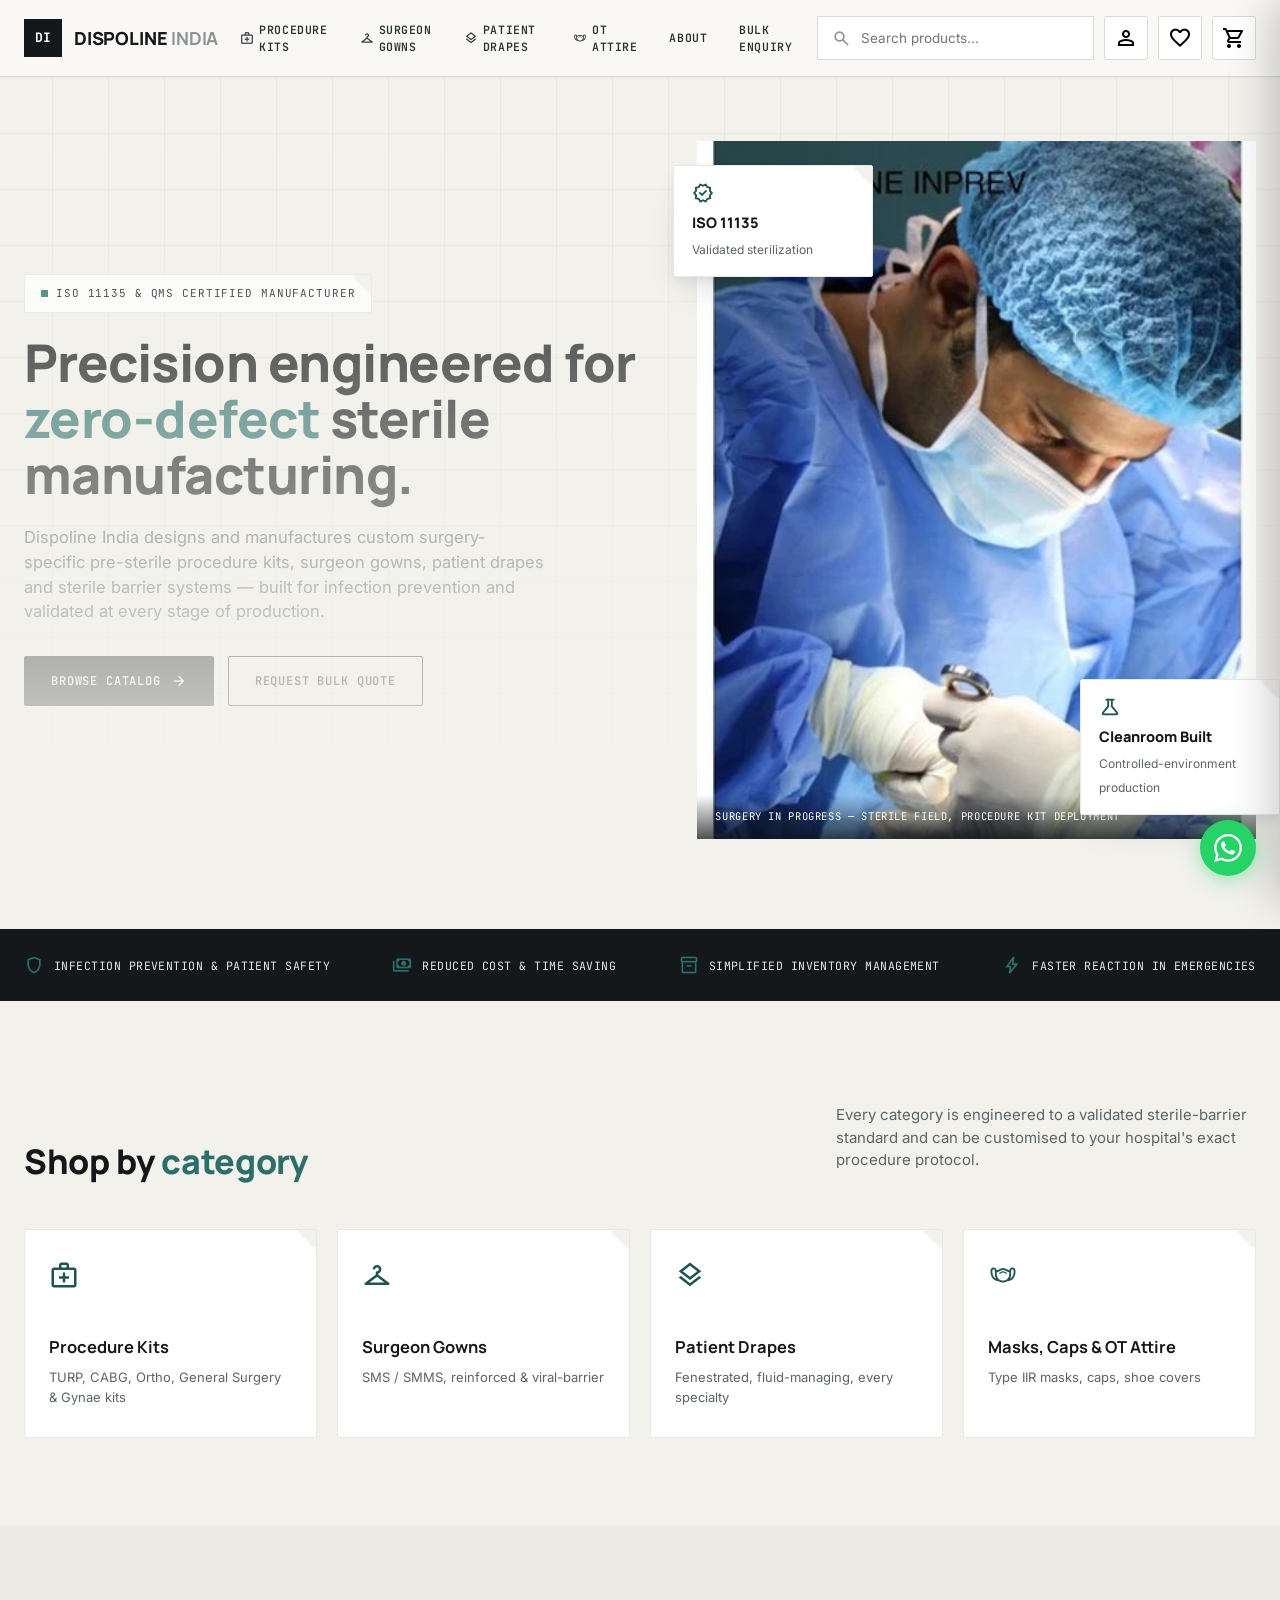
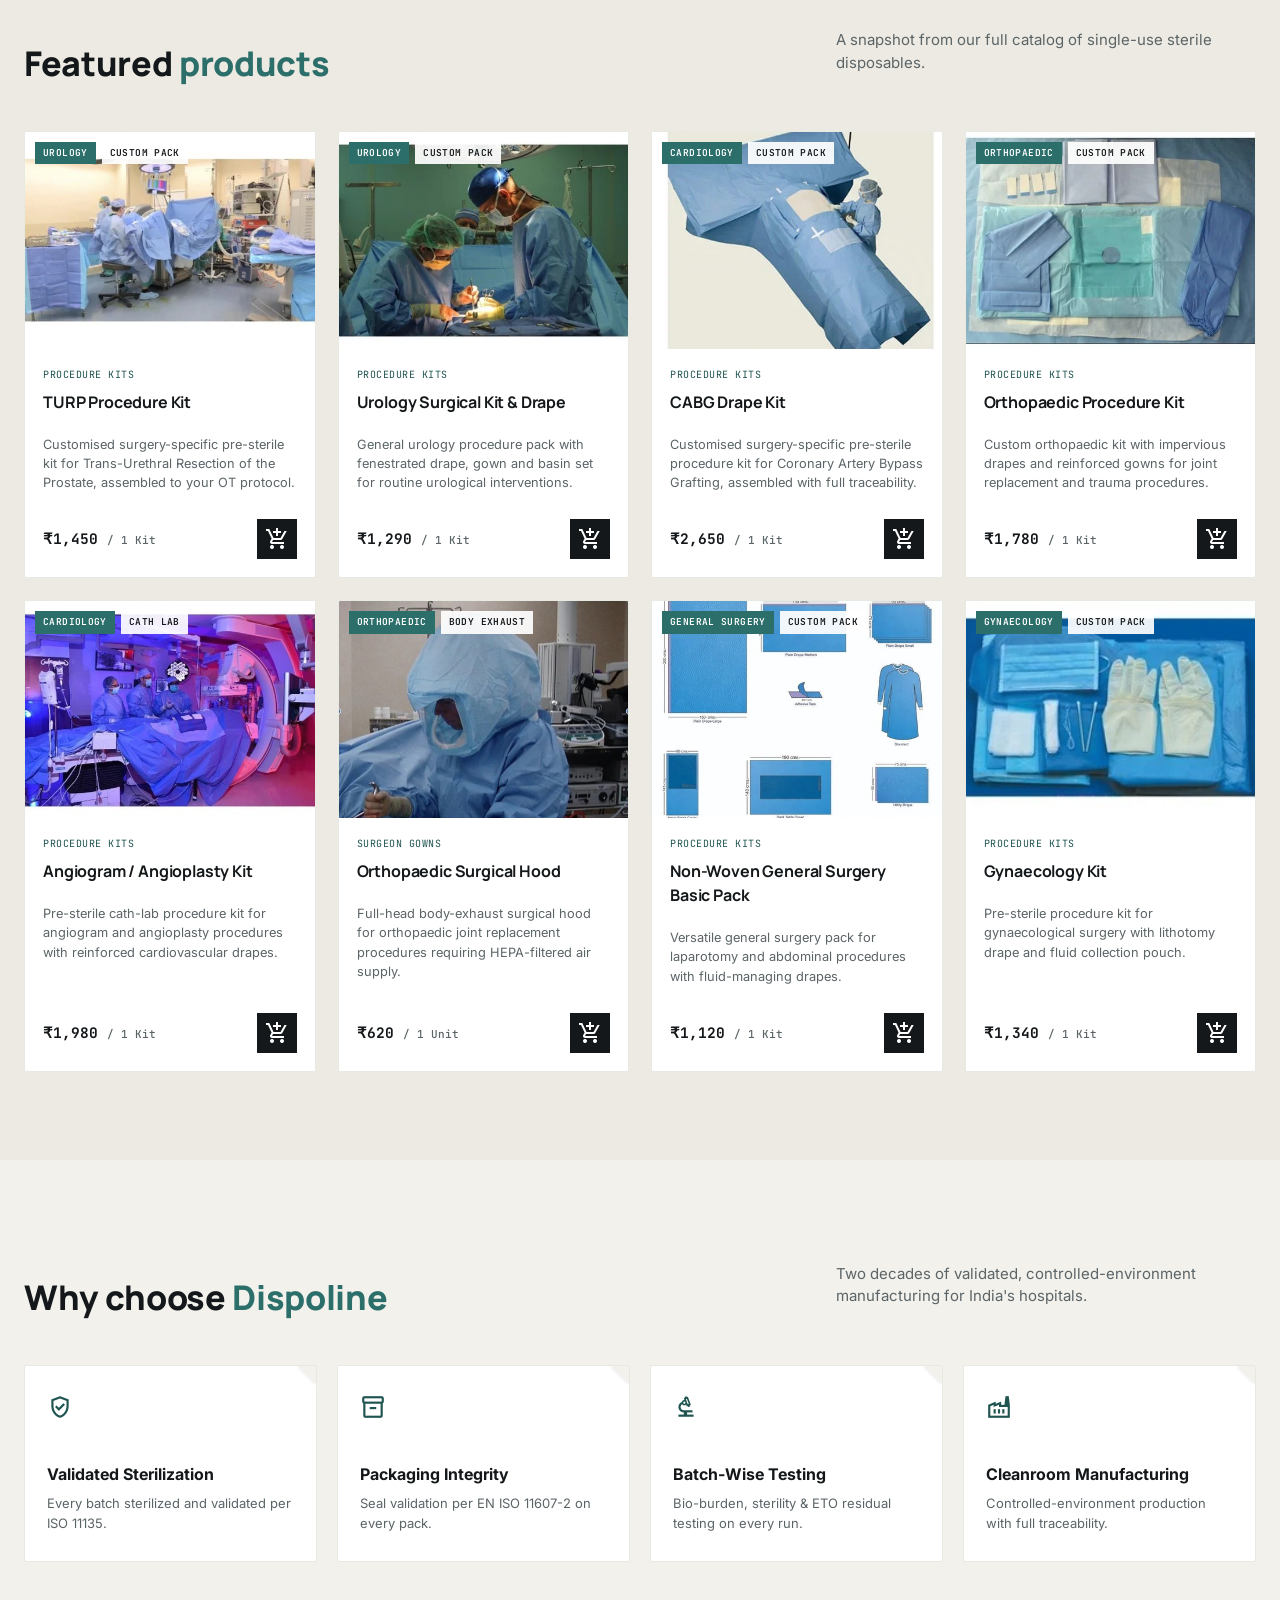
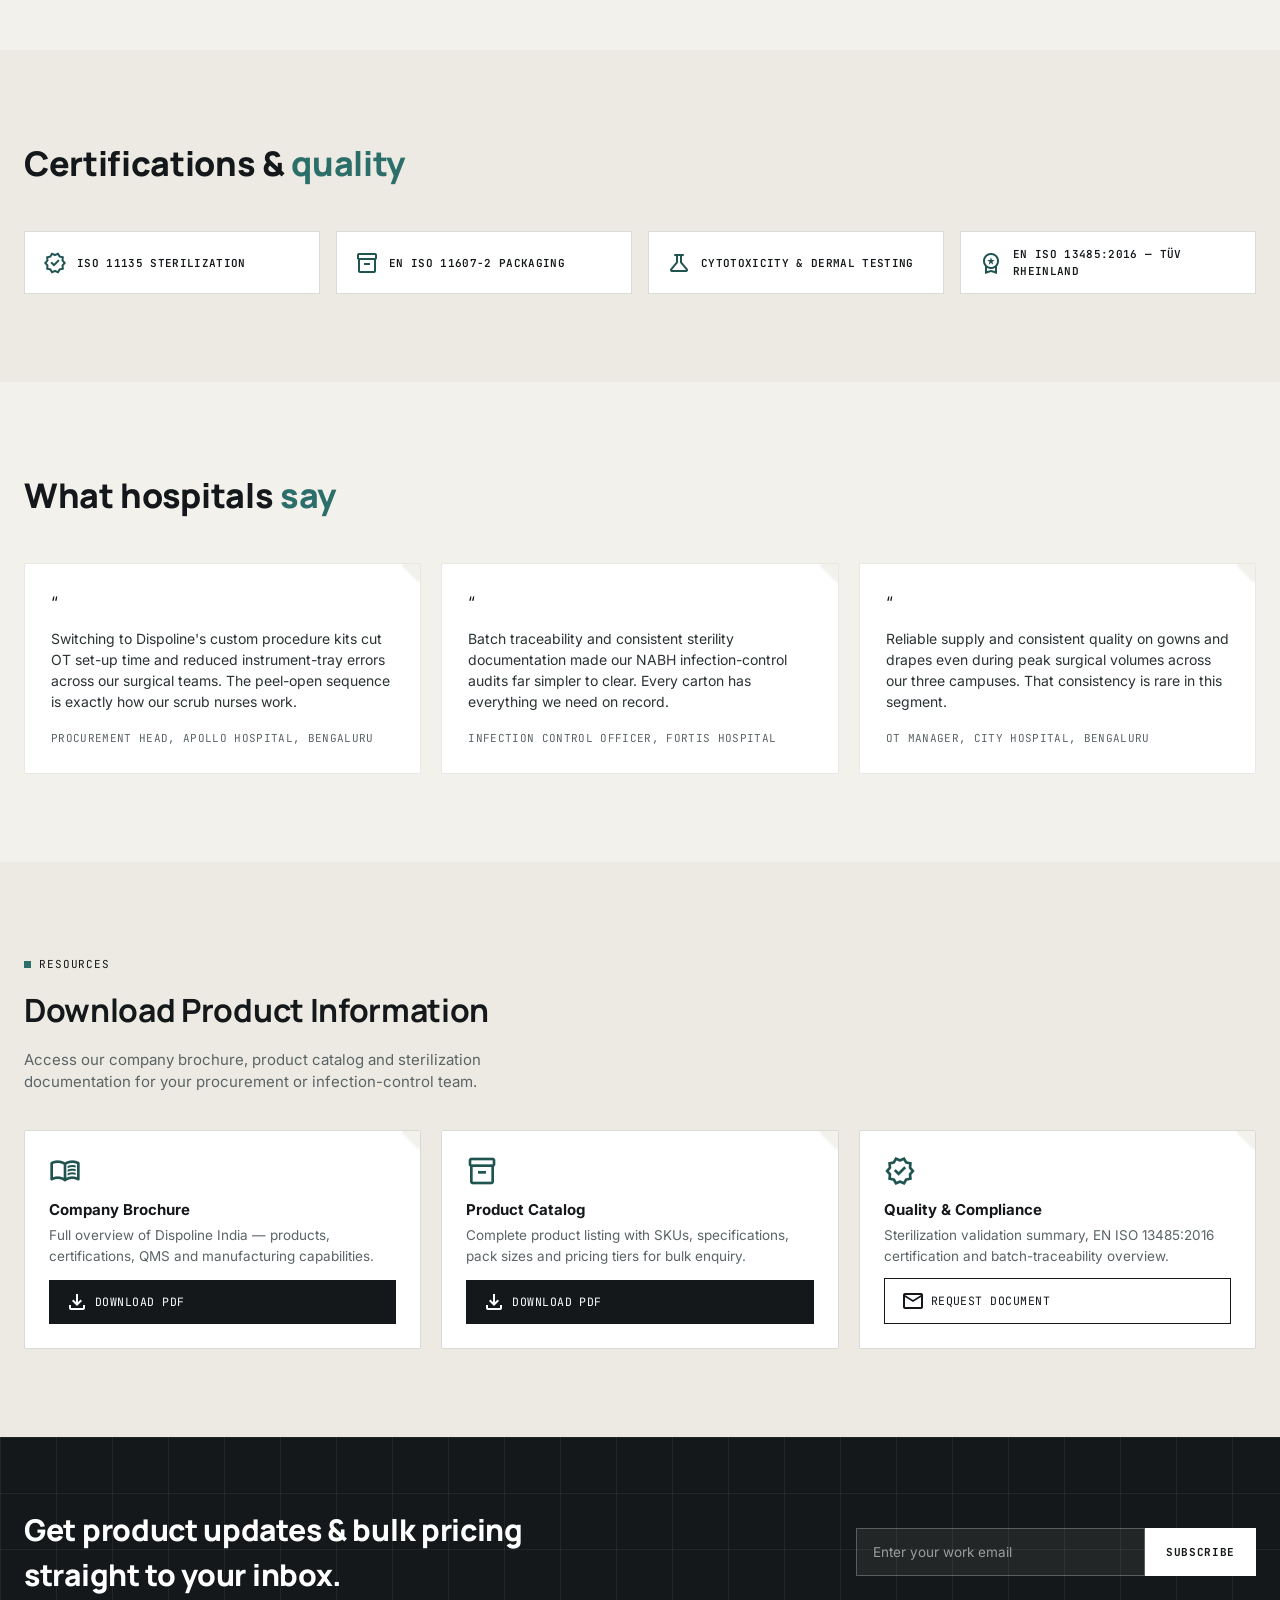
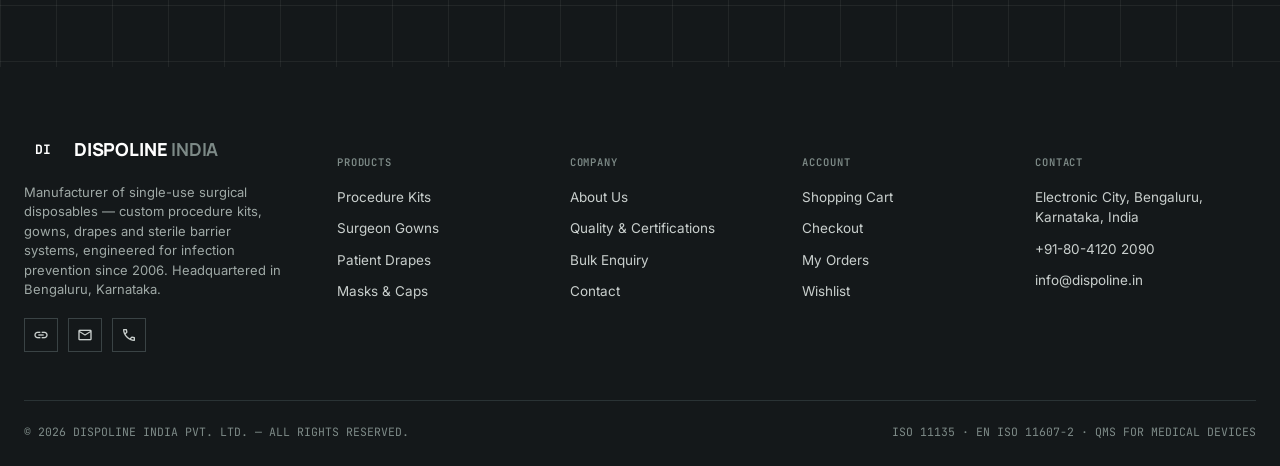
==== commit 66f08b58: "Fix: replace format_quote Material icon (was rendering as "99") with HTML &ldquo; quote character" ====
--- a/index.html
+++ b/index.html
@@ -217,9 +217,9 @@
       <h2>What hospitals <span class="hl">say</span></h2>
     </div>
     <div class="testi-grid">
-      <div class="testi-card fold"><span class="material-symbols-outlined">format_quote</span><p>Switching to Dispoline's custom procedure kits cut OT set-up time and reduced instrument-tray errors across our surgical teams. The peel-open sequence is exactly how our scrub nurses work.</p><div class="testi-who">Procurement Head, Apollo Hospital, Bengaluru</div></div>
-      <div class="testi-card fold"><span class="material-symbols-outlined">format_quote</span><p>Batch traceability and consistent sterility documentation made our NABH infection-control audits far simpler to clear. Every carton has everything we need on record.</p><div class="testi-who">Infection Control Officer, Fortis Hospital</div></div>
-      <div class="testi-card fold"><span class="material-symbols-outlined">format_quote</span><p>Reliable supply and consistent quality on gowns and drapes even during peak surgical volumes across our three campuses. That consistency is rare in this segment.</p><div class="testi-who">OT Manager, City Hospital, Bengaluru</div></div>
+      <div class="testi-card fold"><span class="testi-quote">&ldquo;</span><p>Switching to Dispoline's custom procedure kits cut OT set-up time and reduced instrument-tray errors across our surgical teams. The peel-open sequence is exactly how our scrub nurses work.</p><div class="testi-who">Procurement Head, Apollo Hospital, Bengaluru</div></div>
+      <div class="testi-card fold"><span class="testi-quote">&ldquo;</span><p>Batch traceability and consistent sterility documentation made our NABH infection-control audits far simpler to clear. Every carton has everything we need on record.</p><div class="testi-who">Infection Control Officer, Fortis Hospital</div></div>
+      <div class="testi-card fold"><span class="testi-quote">&ldquo;</span><p>Reliable supply and consistent quality on gowns and drapes even during peak surgical volumes across our three campuses. That consistency is rare in this segment.</p><div class="testi-who">OT Manager, City Hospital, Bengaluru</div></div>
     </div>
   </div>
 </section>
--- a/assets/css/style.css
+++ b/assets/css/style.css
@@ -576,3 +576,35 @@
   .section{padding:56px 0;}
   .hero{padding:40px 0 56px;}
 }
+
+
+/* -------- Downloads section -------- */
+.download-grid{display:grid;grid-template-columns:repeat(3,1fr);gap:20px;}
+.download-card{
+  display:flex;flex-direction:column;gap:12px;padding:24px;
+  background:var(--white);border:1px solid var(--line);
+}
+.download-card b{display:block;font-size:15px;margin-bottom:4px;}
+.download-card p{font-size:13.5px;color:var(--ink-60);margin:0;}
+.download-ico{color:var(--teal-dark);font-size:32px;}
+.btn-download{
+  display:inline-flex;align-items:center;gap:6px;margin-top:auto;
+  background:var(--charcoal);color:#fff;padding:10px 16px;
+  font-family:var(--font-mono);font-size:11.5px;letter-spacing:.04em;text-transform:uppercase;
+  text-decoration:none;transition:background .2s;
+}
+.btn-download:hover{background:var(--teal-dark);}
+.btn-download-outline{background:transparent;color:var(--charcoal);border:1.5px solid var(--charcoal);}
+.btn-download-outline:hover{background:var(--charcoal);color:#fff;}
+@media(max-width:768px){.download-grid{grid-template-columns:1fr;}}
+
+/* -------- WhatsApp FAB -------- */
+.whatsapp-fab{
+  position:fixed;bottom:24px;right:24px;z-index:500;
+  width:56px;height:56px;border-radius:50%;
+  background:#25D366;color:#fff;
+  display:flex;align-items:center;justify-content:center;
+  box-shadow:0 4px 20px rgba(37,211,102,.45);
+  text-decoration:none;transition:transform .2s, box-shadow .2s;
+}
+.whatsapp-fab:hover{transform:scale(1.08);box-shadow:0 6px 28px rgba(37,211,102,.55);}
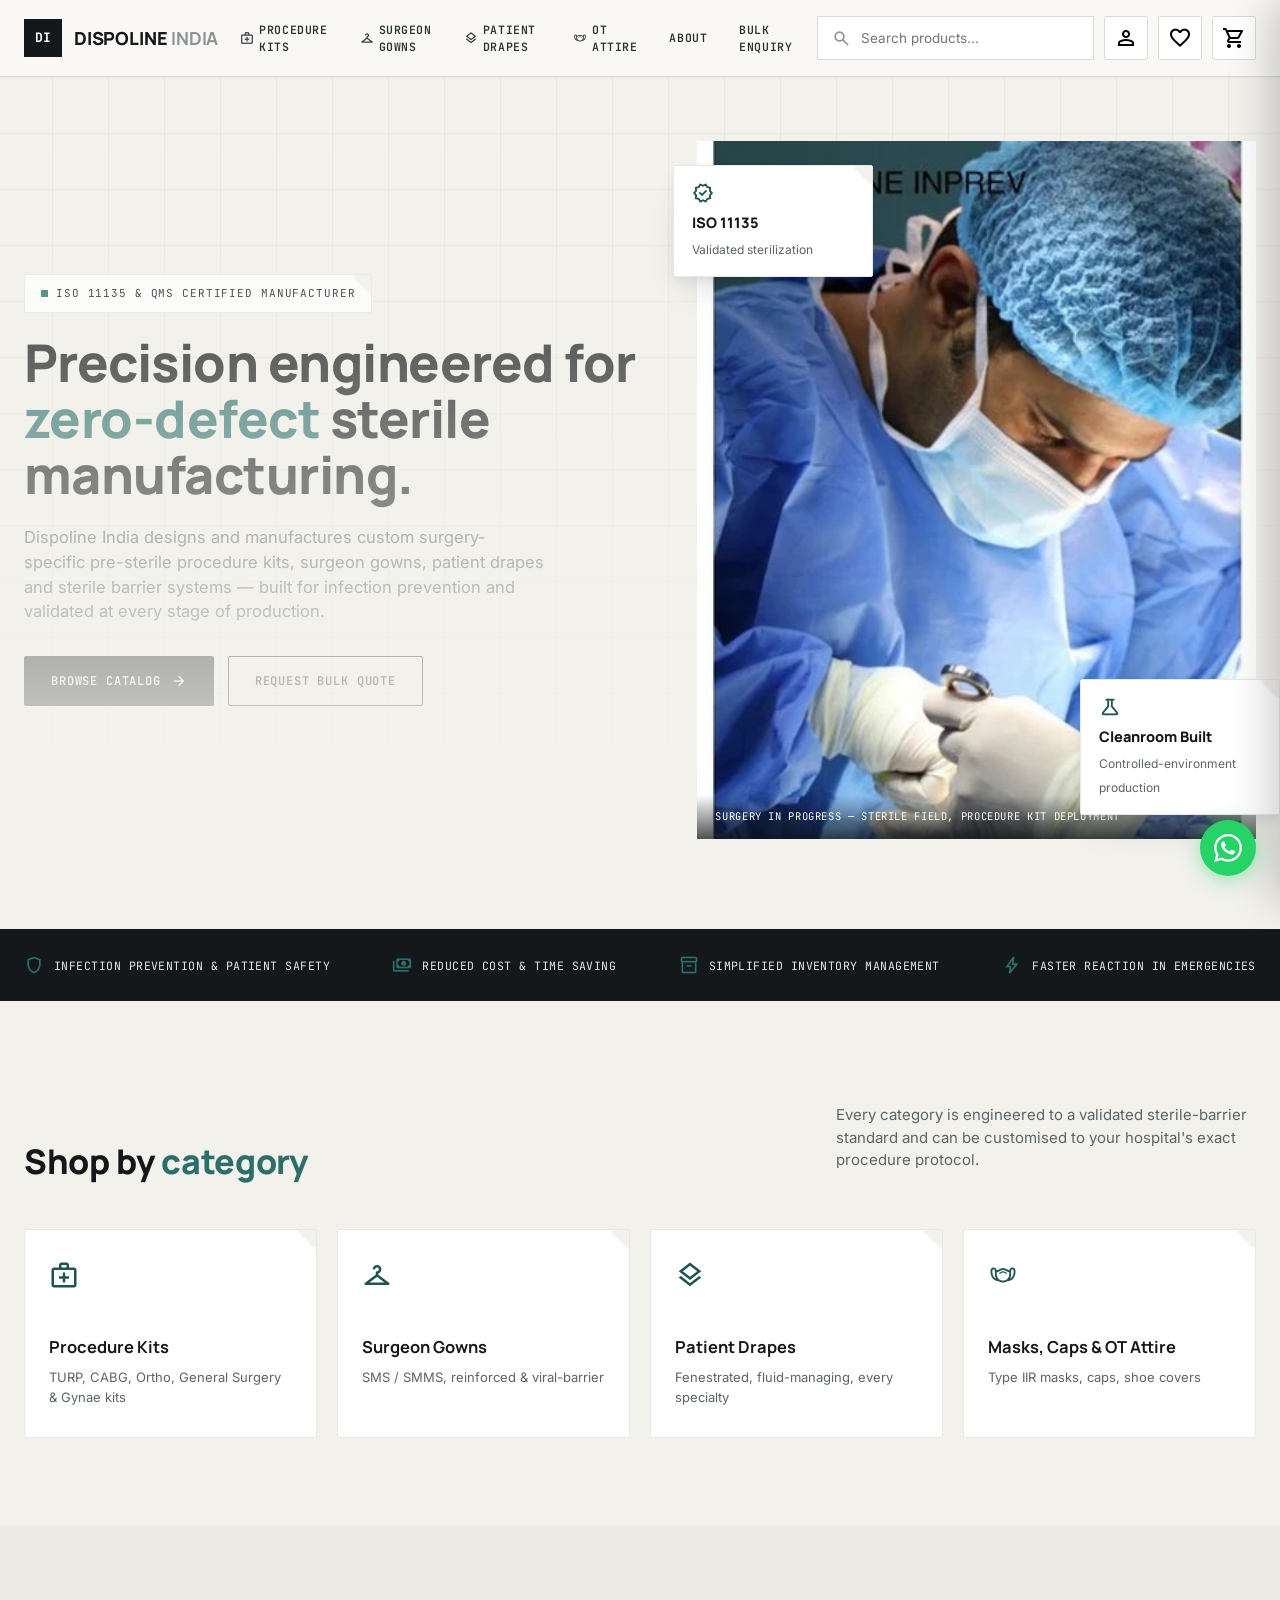
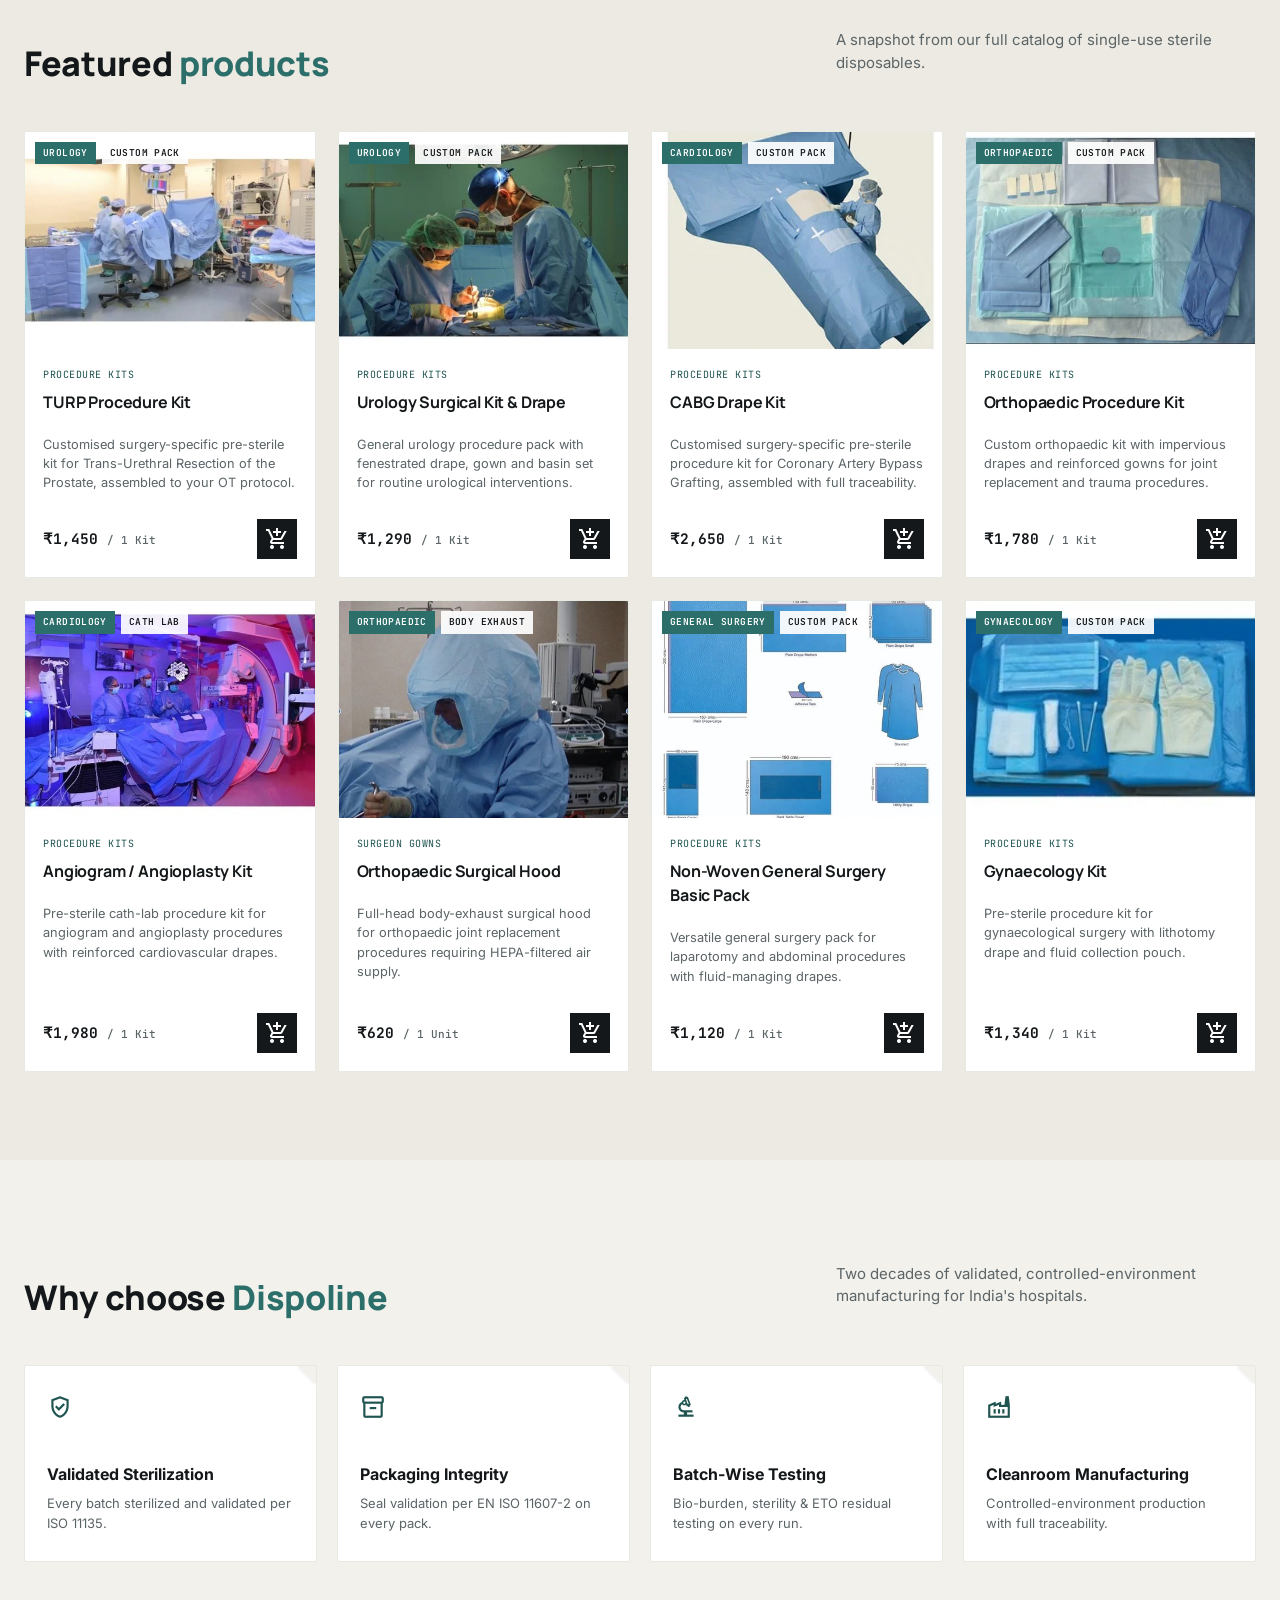
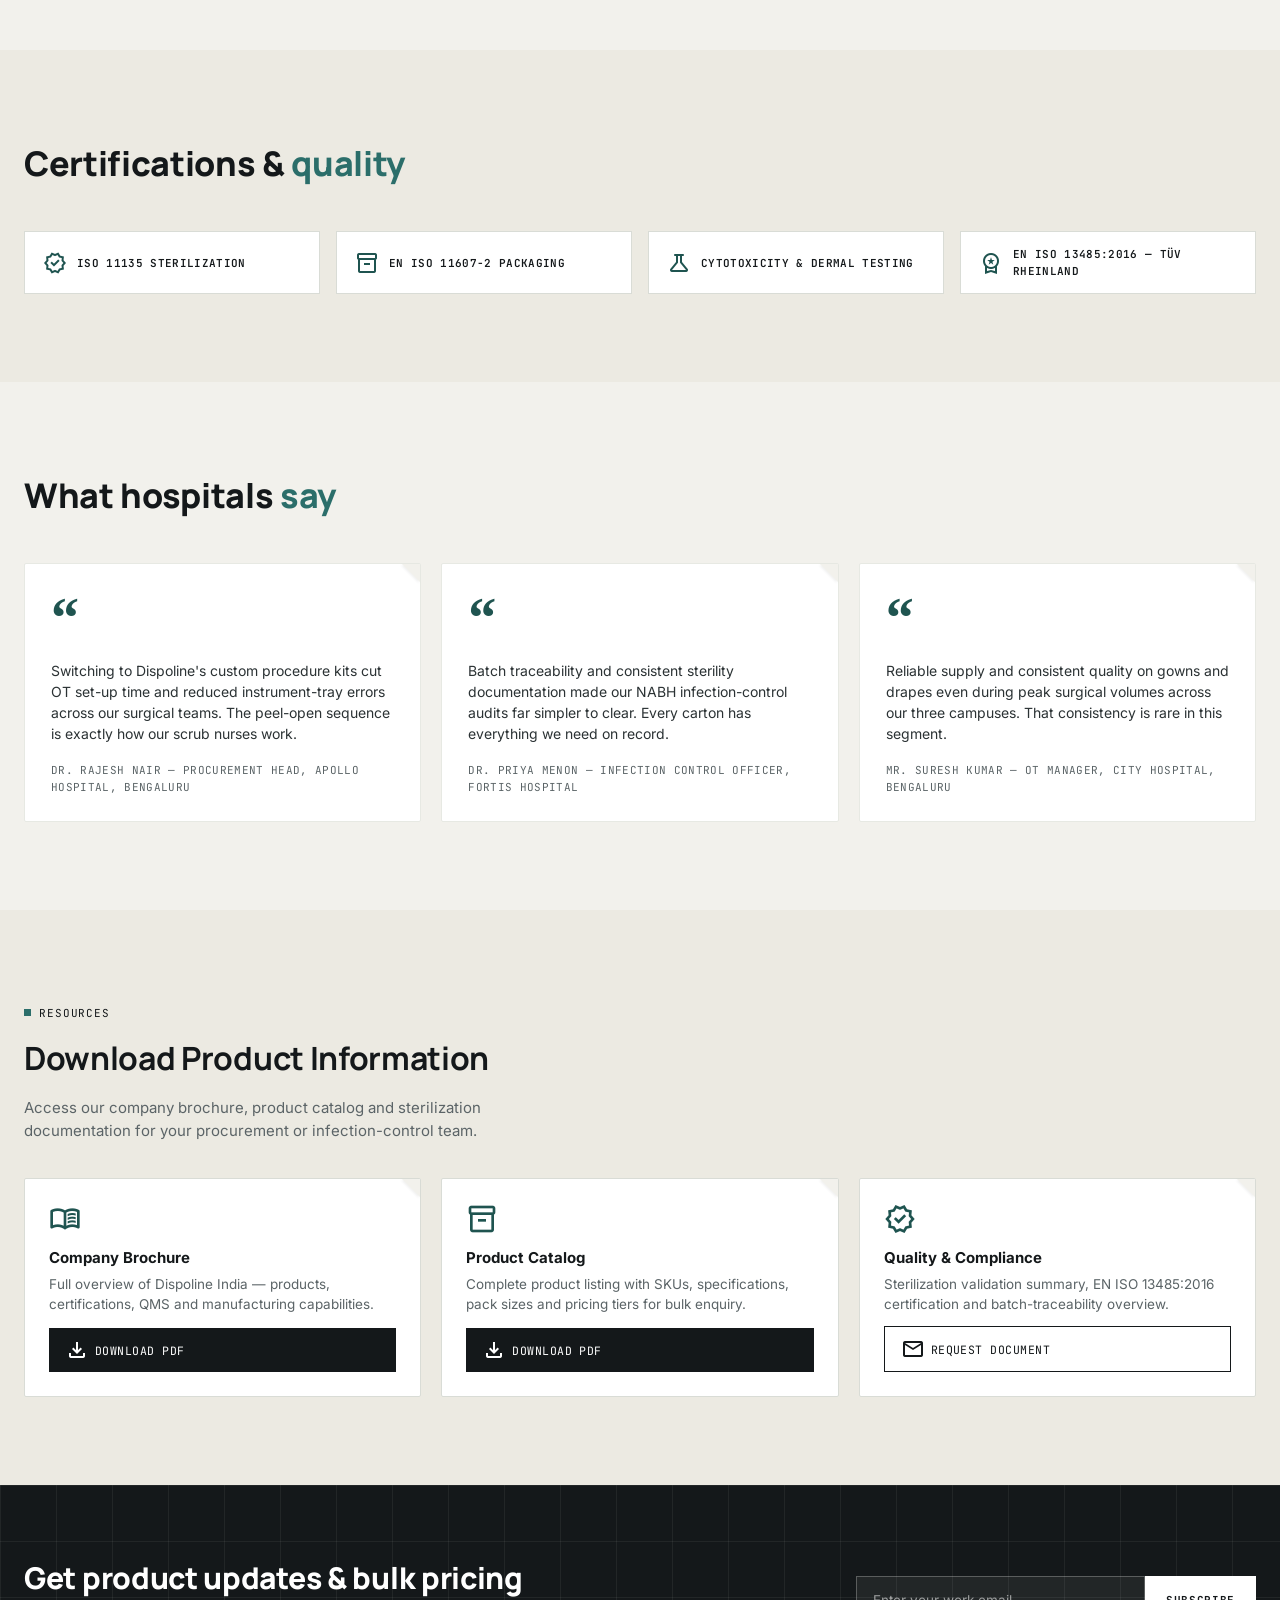
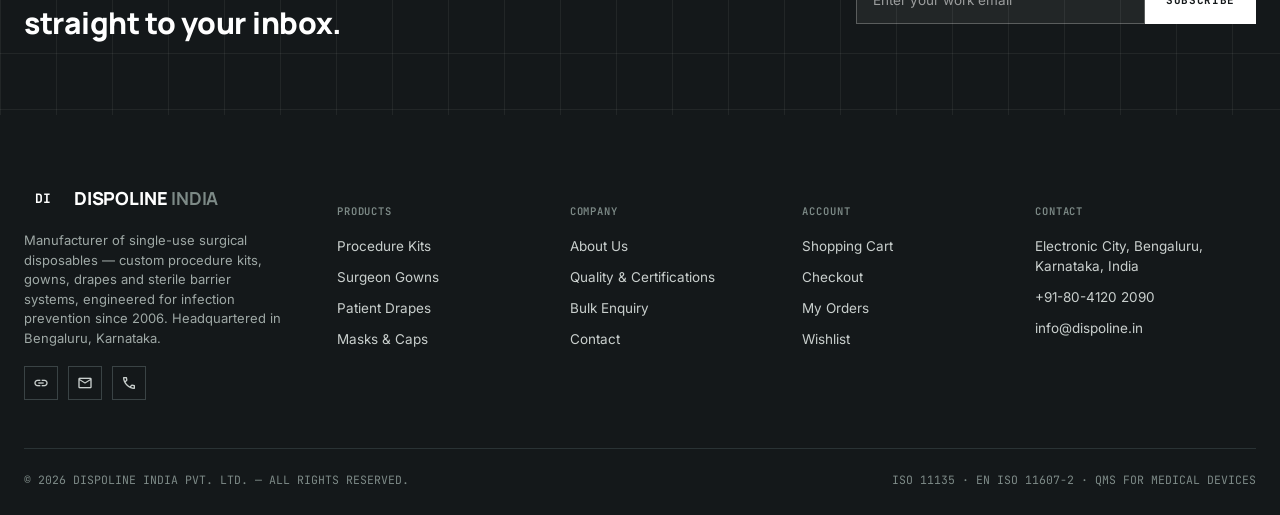
==== commit 4e292857: "Add person names to testimonials: Dr. Rajesh Nair, Dr. Priya Menon, Mr. Suresh Kumar" ====
--- a/index.html
+++ b/index.html
@@ -217,9 +217,9 @@
       <h2>What hospitals <span class="hl">say</span></h2>
     </div>
     <div class="testi-grid">
-      <div class="testi-card fold"><span class="testi-quote">&ldquo;</span><p>Switching to Dispoline's custom procedure kits cut OT set-up time and reduced instrument-tray errors across our surgical teams. The peel-open sequence is exactly how our scrub nurses work.</p><div class="testi-who">Procurement Head, Apollo Hospital, Bengaluru</div></div>
-      <div class="testi-card fold"><span class="testi-quote">&ldquo;</span><p>Batch traceability and consistent sterility documentation made our NABH infection-control audits far simpler to clear. Every carton has everything we need on record.</p><div class="testi-who">Infection Control Officer, Fortis Hospital</div></div>
-      <div class="testi-card fold"><span class="testi-quote">&ldquo;</span><p>Reliable supply and consistent quality on gowns and drapes even during peak surgical volumes across our three campuses. That consistency is rare in this segment.</p><div class="testi-who">OT Manager, City Hospital, Bengaluru</div></div>
+      <div class="testi-card fold"><span class="testi-quote">&ldquo;</span><p>Switching to Dispoline's custom procedure kits cut OT set-up time and reduced instrument-tray errors across our surgical teams. The peel-open sequence is exactly how our scrub nurses work.</p><div class="testi-who">Dr. Rajesh Nair — Procurement Head, Apollo Hospital, Bengaluru</div></div>
+      <div class="testi-card fold"><span class="testi-quote">&ldquo;</span><p>Batch traceability and consistent sterility documentation made our NABH infection-control audits far simpler to clear. Every carton has everything we need on record.</p><div class="testi-who">Dr. Priya Menon — Infection Control Officer, Fortis Hospital</div></div>
+      <div class="testi-card fold"><span class="testi-quote">&ldquo;</span><p>Reliable supply and consistent quality on gowns and drapes even during peak surgical volumes across our three campuses. That consistency is rare in this segment.</p><div class="testi-who">Mr. Suresh Kumar — OT Manager, City Hospital, Bengaluru</div></div>
     </div>
   </div>
 </section>
--- a/assets/css/style.css
+++ b/assets/css/style.css
@@ -374,7 +374,7 @@
 /* ---------- Testimonials ---------- */
 .testi-grid{display:grid;grid-template-columns:repeat(3,1fr);gap:20px;}
 .testi-card{padding:26px;}
-.testi-card .material-symbols-outlined{color:var(--teal);font-size:26px;margin-bottom:14px;}
+.testi-quote{display:block;font-size:56px;line-height:1;color:var(--teal-dark);margin-bottom:10px;font-family:Georgia,serif;font-weight:700;}
 .testi-card p{font-size:14px;color:var(--charcoal-soft);margin-bottom:18px;}
 .testi-who{font-family:var(--font-mono);font-size:11px;text-transform:uppercase;letter-spacing:.03em;color:var(--ink-60);}
 @media (max-width:900px){.testi-grid{grid-template-columns:1fr;}}
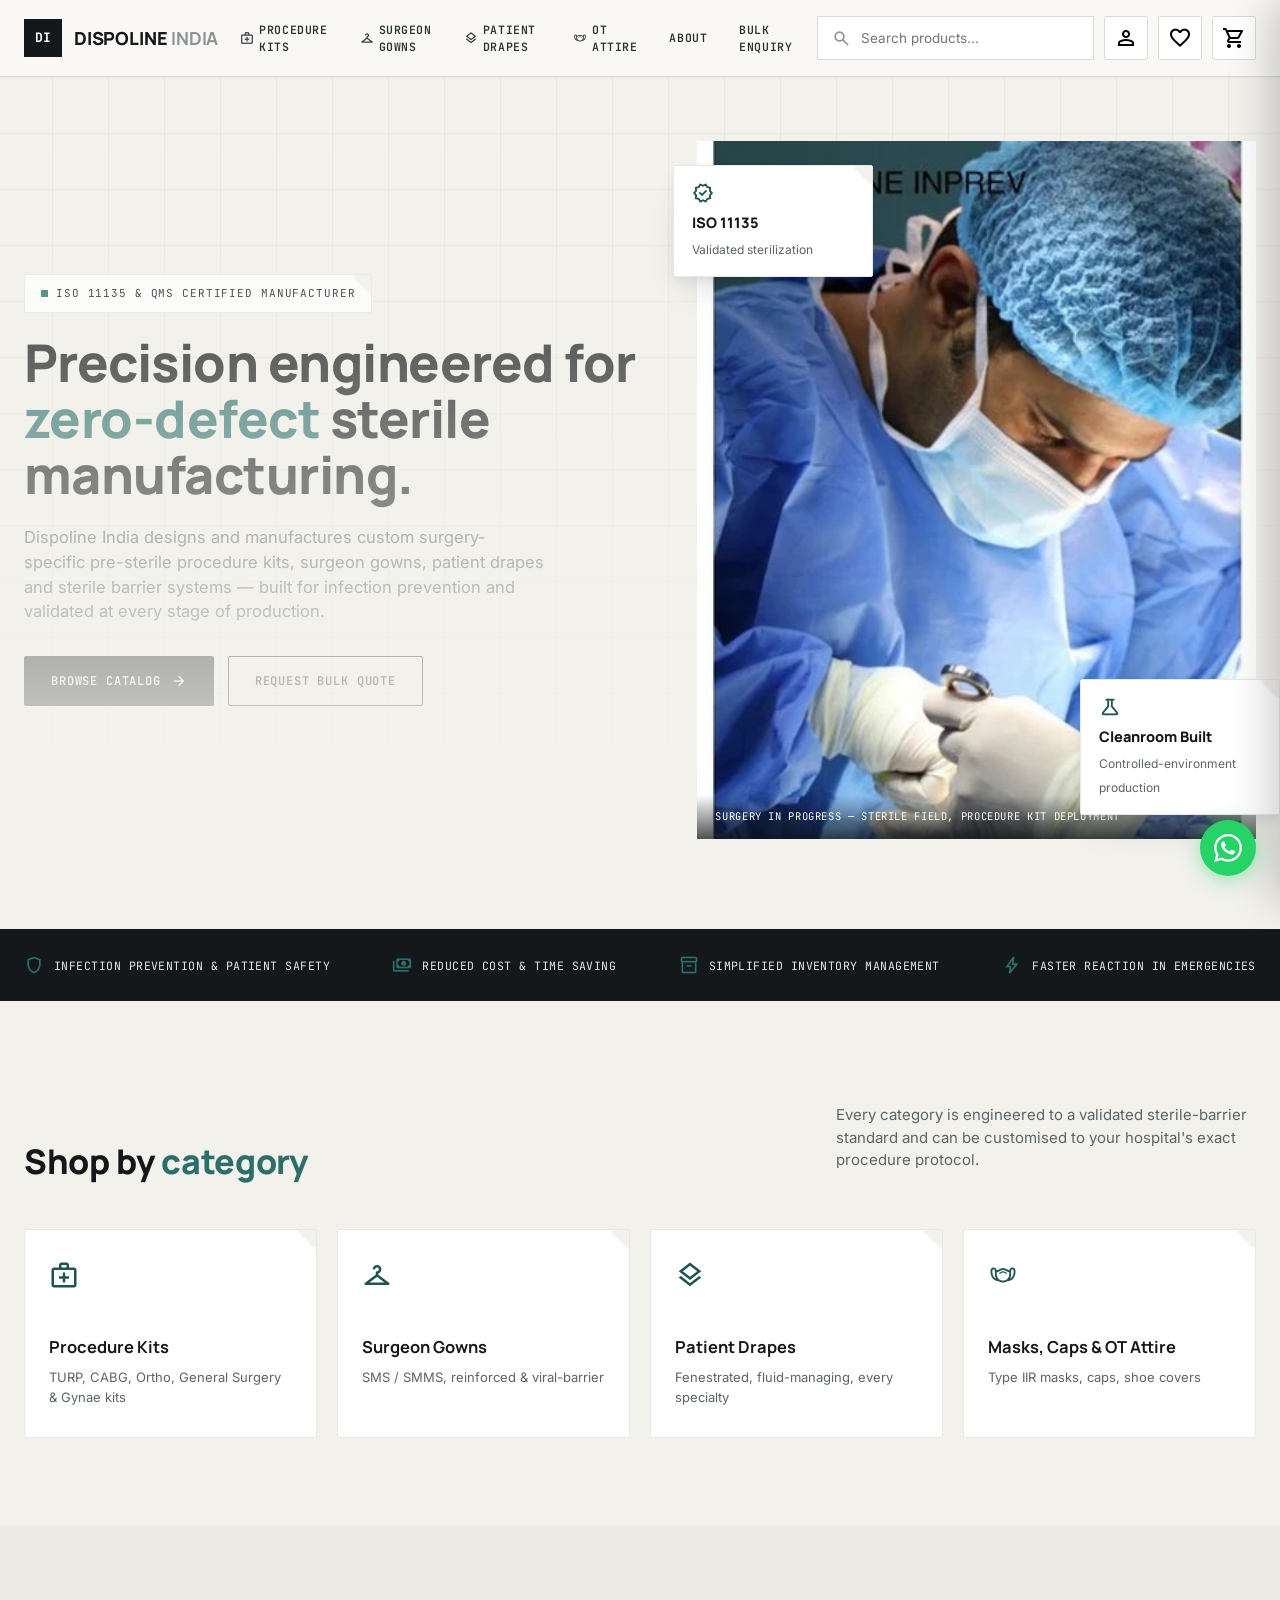
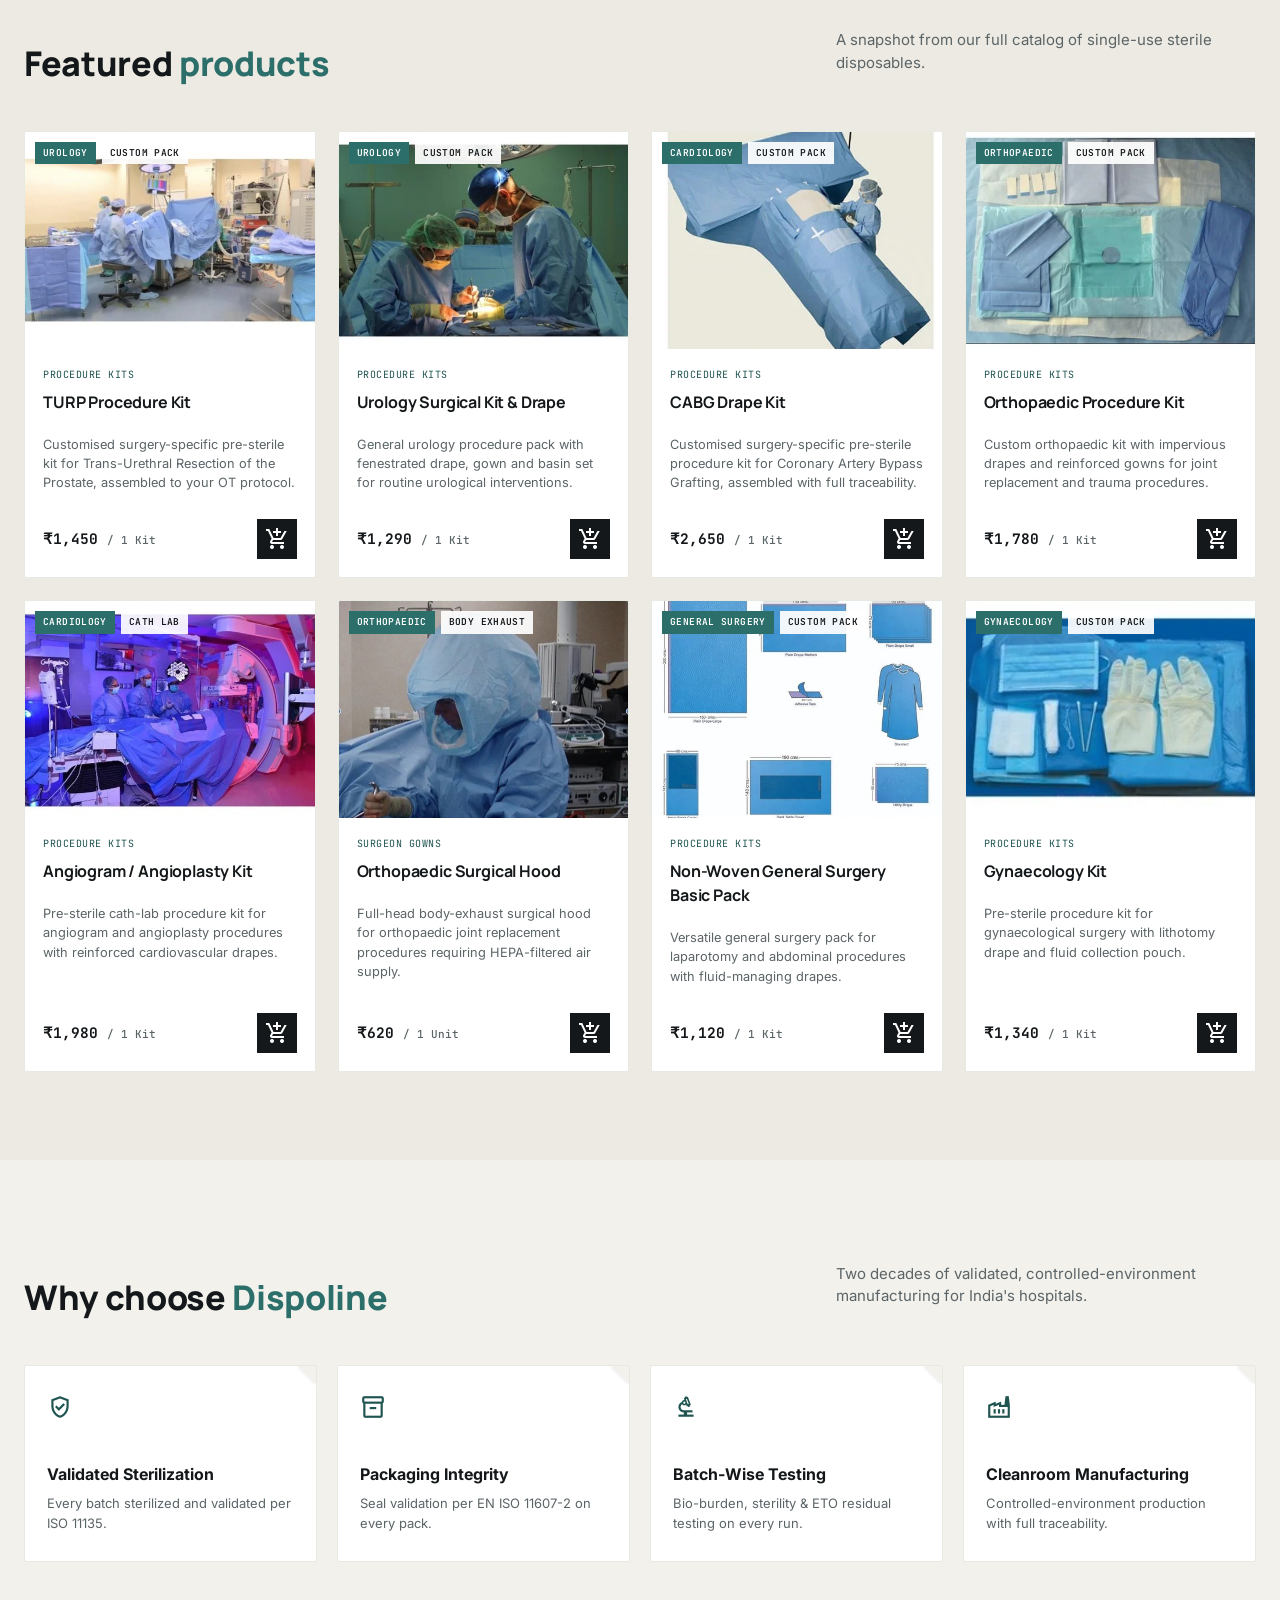
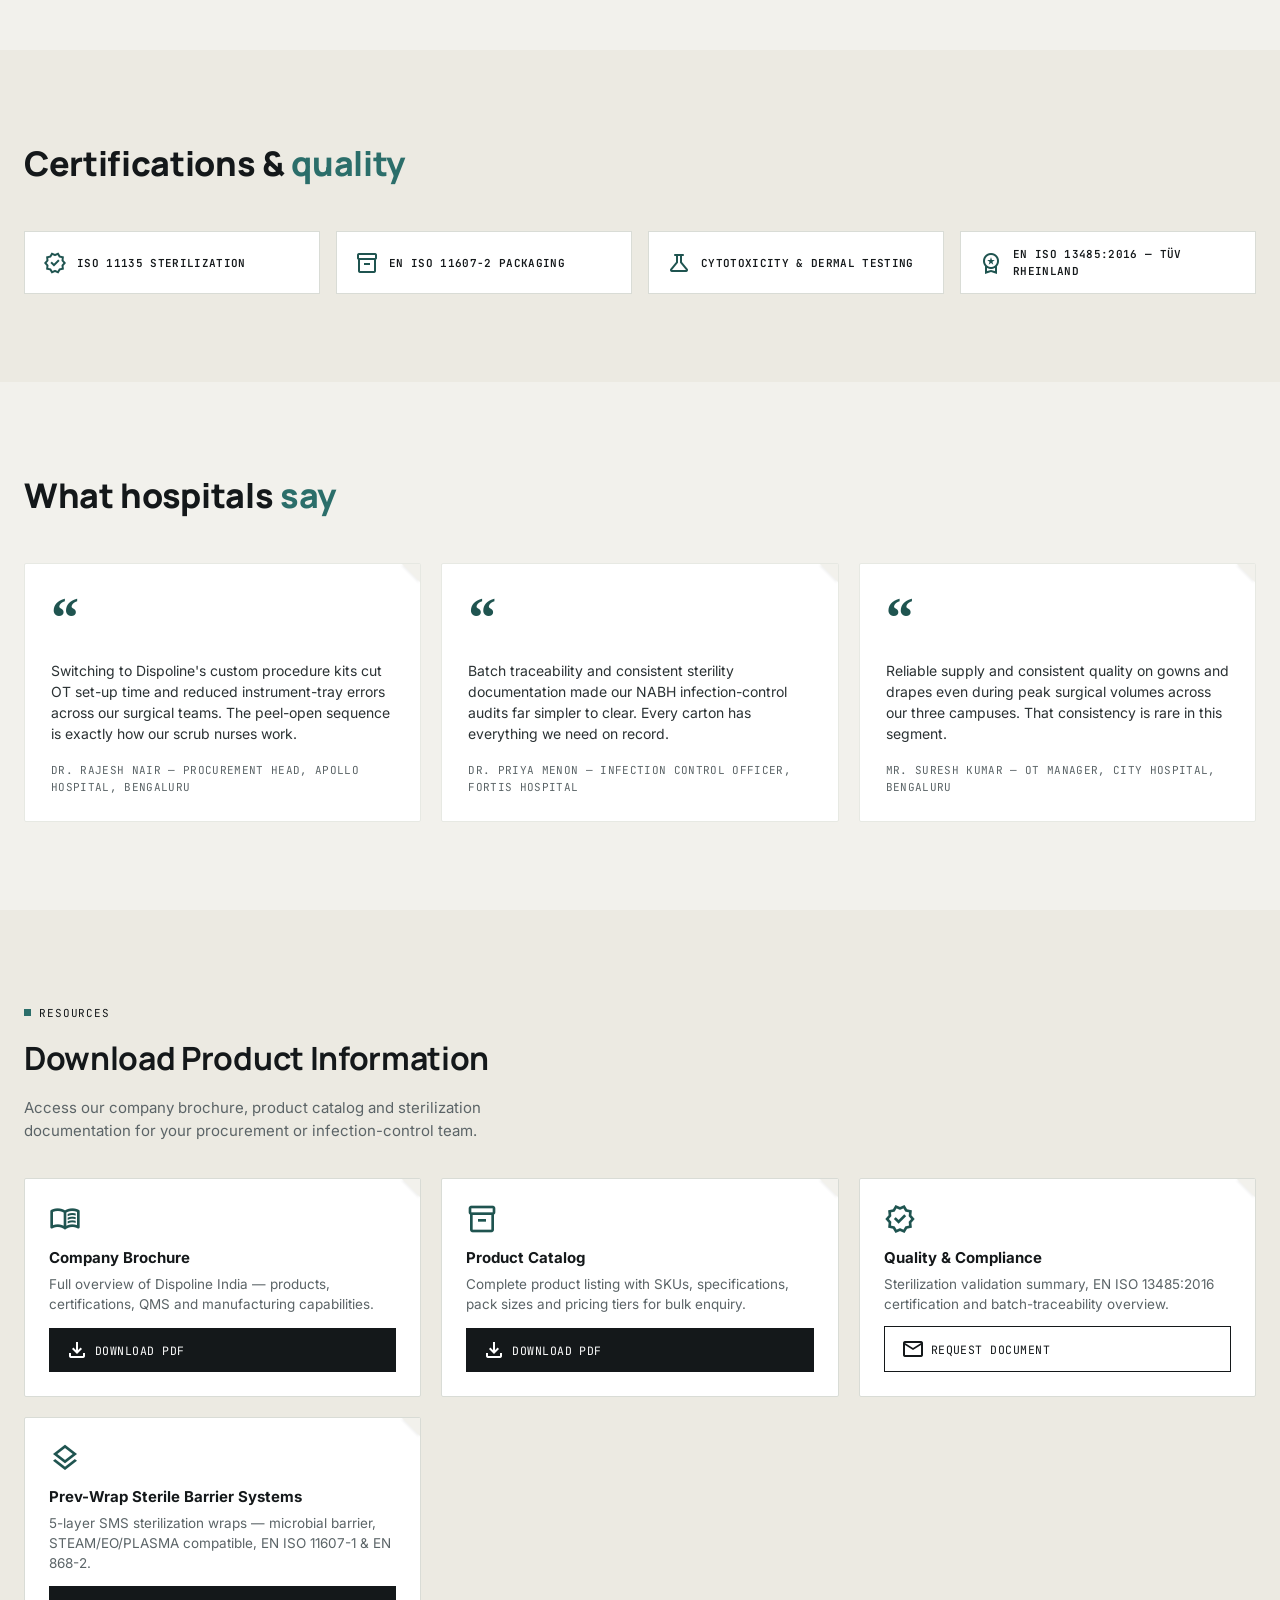
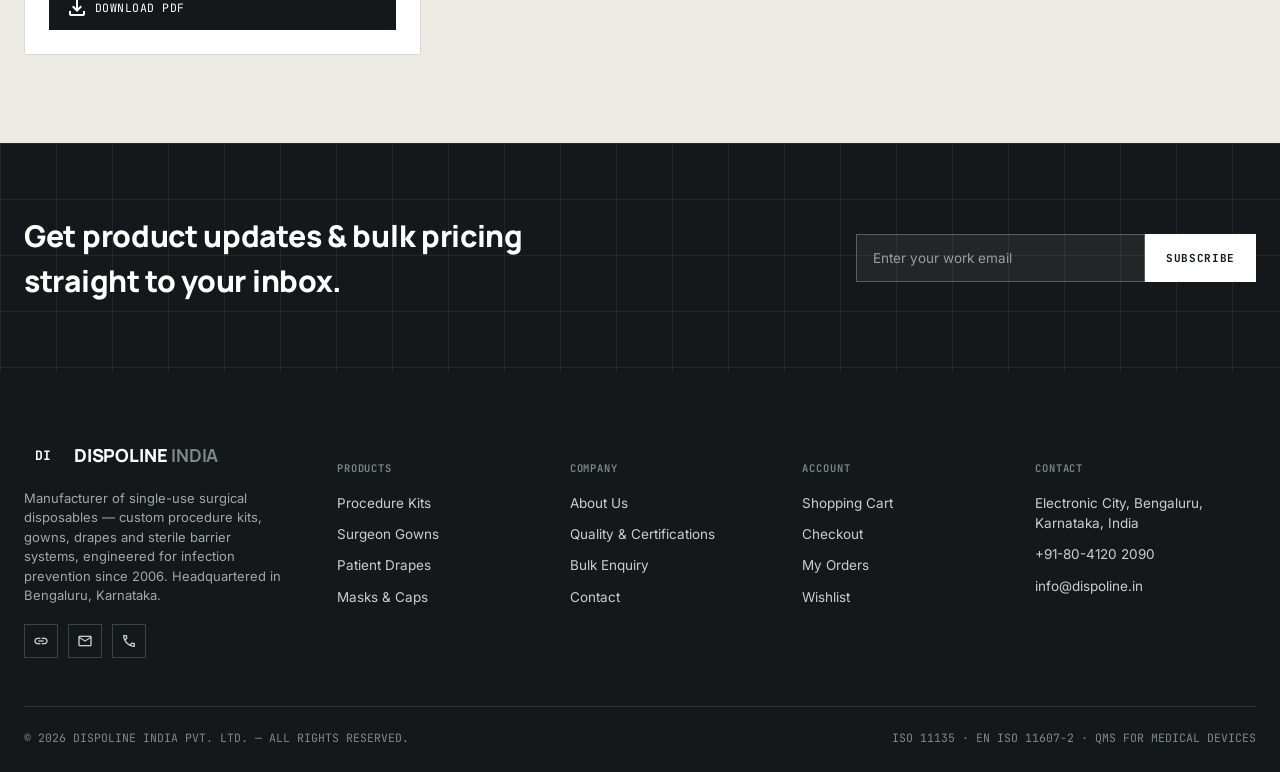
==== commit ce1a4b85: "Add Prev-Wrap brochure download card (4th card); update grid to 2x2" ====
--- a/index.html
+++ b/index.html
@@ -236,7 +236,7 @@
           <b>Company Brochure</b>
           <p>Full overview of Dispoline India — products, certifications, QMS and manufacturing capabilities.</p>
         </div>
-        <a href="http://www.dispoline.in/e-Brochure/company-brochure.pdf" target="_blank" rel="noopener" class="btn-download">
+        <a href="assets/brochure/dispoline-india-brochure.pdf" download="Dispoline-India-Company-Brochure.pdf" target="_blank" rel="noopener" class="btn-download">
           <span class="material-symbols-outlined">download</span> Download PDF
         </a>
       </div>
@@ -246,7 +246,7 @@
           <b>Product Catalog</b>
           <p>Complete product listing with SKUs, specifications, pack sizes and pricing tiers for bulk enquiry.</p>
         </div>
-        <a href="http://www.dispoline.in/e-Brochure/company-brochure.pdf" target="_blank" rel="noopener" class="btn-download">
+        <a href="assets/brochure/dispoline-india-brochure.pdf" download="Dispoline-India-Company-Brochure.pdf" target="_blank" rel="noopener" class="btn-download">
           <span class="material-symbols-outlined">download</span> Download PDF
         </a>
       </div>
@@ -258,6 +258,16 @@
         </div>
         <a href="contact.html" class="btn-download btn-download-outline">
           <span class="material-symbols-outlined">mail</span> Request Document
+        </a>
+      </div>
+      <div class="download-card fold">
+        <span class="material-symbols-outlined download-ico">layers</span>
+        <div>
+          <b>Prev-Wrap Sterile Barrier Systems</b>
+          <p>5-layer SMS sterilization wraps — microbial barrier, STEAM/EO/PLASMA compatible, EN ISO 11607-1 &amp; EN 868-2.</p>
+        </div>
+        <a href="assets/brochure/prev-wrap-brochure.pdf" download="Dispoline-Prev-Wrap-Brochure.pdf" class="btn-download">
+          <span class="material-symbols-outlined">download</span> Download PDF
         </a>
       </div>
     </div>
--- a/assets/css/style.css
+++ b/assets/css/style.css
@@ -510,9 +510,14 @@
 .form-field{display:flex;flex-direction:column;gap:7px;margin-bottom:16px;}
 .form-field label{font-family:var(--font-mono);font-size:10.5px;text-transform:uppercase;letter-spacing:.04em;color:var(--ink-60);font-weight:600;}
 .form-field input,.form-field select,.form-field textarea{
-  border:1px solid var(--line);padding:12px 14px;font-size:14px;background:var(--paper);outline:none;
+  border:1px solid var(--line);padding:12px 14px;font-size:14px;background:var(--paper);outline:none;width:100%;box-sizing:border-box;
 }
 .form-field input:focus,.form-field select:focus,.form-field textarea:focus{border-color:var(--teal);background:#fff;}
+
+@media(max-width:600px){
+  .form-card{padding:20px 16px;}
+  .form-row{grid-template-columns:1fr;}
+}
 .pay-option{display:flex;align-items:center;gap:12px;border:1px solid var(--line);padding:16px;margin-bottom:12px;cursor:pointer;}
 .pay-option input{accent-color:var(--teal);}
 .pay-option.active{border-color:var(--teal);background:var(--teal-tint);}
@@ -544,17 +549,18 @@
 
 /* ---------- Contact page ---------- */
 .contact-layout{display:grid;grid-template-columns:1fr 1.1fr;gap:48px;align-items:start;}
-.contact-info-card{background:var(--charcoal);color:#fff;padding:36px;}
+.contact-info-card{background:var(--charcoal);color:#fff;padding:36px;box-sizing:border-box;width:100%;overflow:hidden;}
 .contact-info-card h3{color:#fff;font-size:22px;margin-bottom:22px;}
-.contact-row{display:flex;gap:14px;margin-bottom:20px;}
-.contact-row .material-symbols-outlined{color:var(--teal);}
+.contact-row{display:flex;gap:14px;margin-bottom:20px;align-items:flex-start;}
+.contact-row .material-symbols-outlined{color:var(--teal);flex-shrink:0;}
+.contact-row>div{min-width:0;flex:1;}
 .contact-row b{display:block;font-family:var(--font-mono);font-size:10.5px;text-transform:uppercase;letter-spacing:.04em;color:#9fa9a6;margin-bottom:4px;}
-.contact-row span{font-size:14.5px;}
+.contact-row span:not(.material-symbols-outlined){font-size:14.5px;word-break:break-word;overflow-wrap:break-word;}
 .map-placeholder{
   margin-top:24px;min-height:280px;aspect-ratio:16/9;background:var(--charcoal-soft);
   position:relative;overflow:hidden;border:1px solid #3a4345;
 }
-@media (max-width:900px){.contact-layout{grid-template-columns:1fr;}}
+@media(max-width:900px){.contact-layout{grid-template-columns:1fr;}.contact-info-card{padding:22px 18px;}}
 
 /* ---------- Toast ---------- */
 .toast{
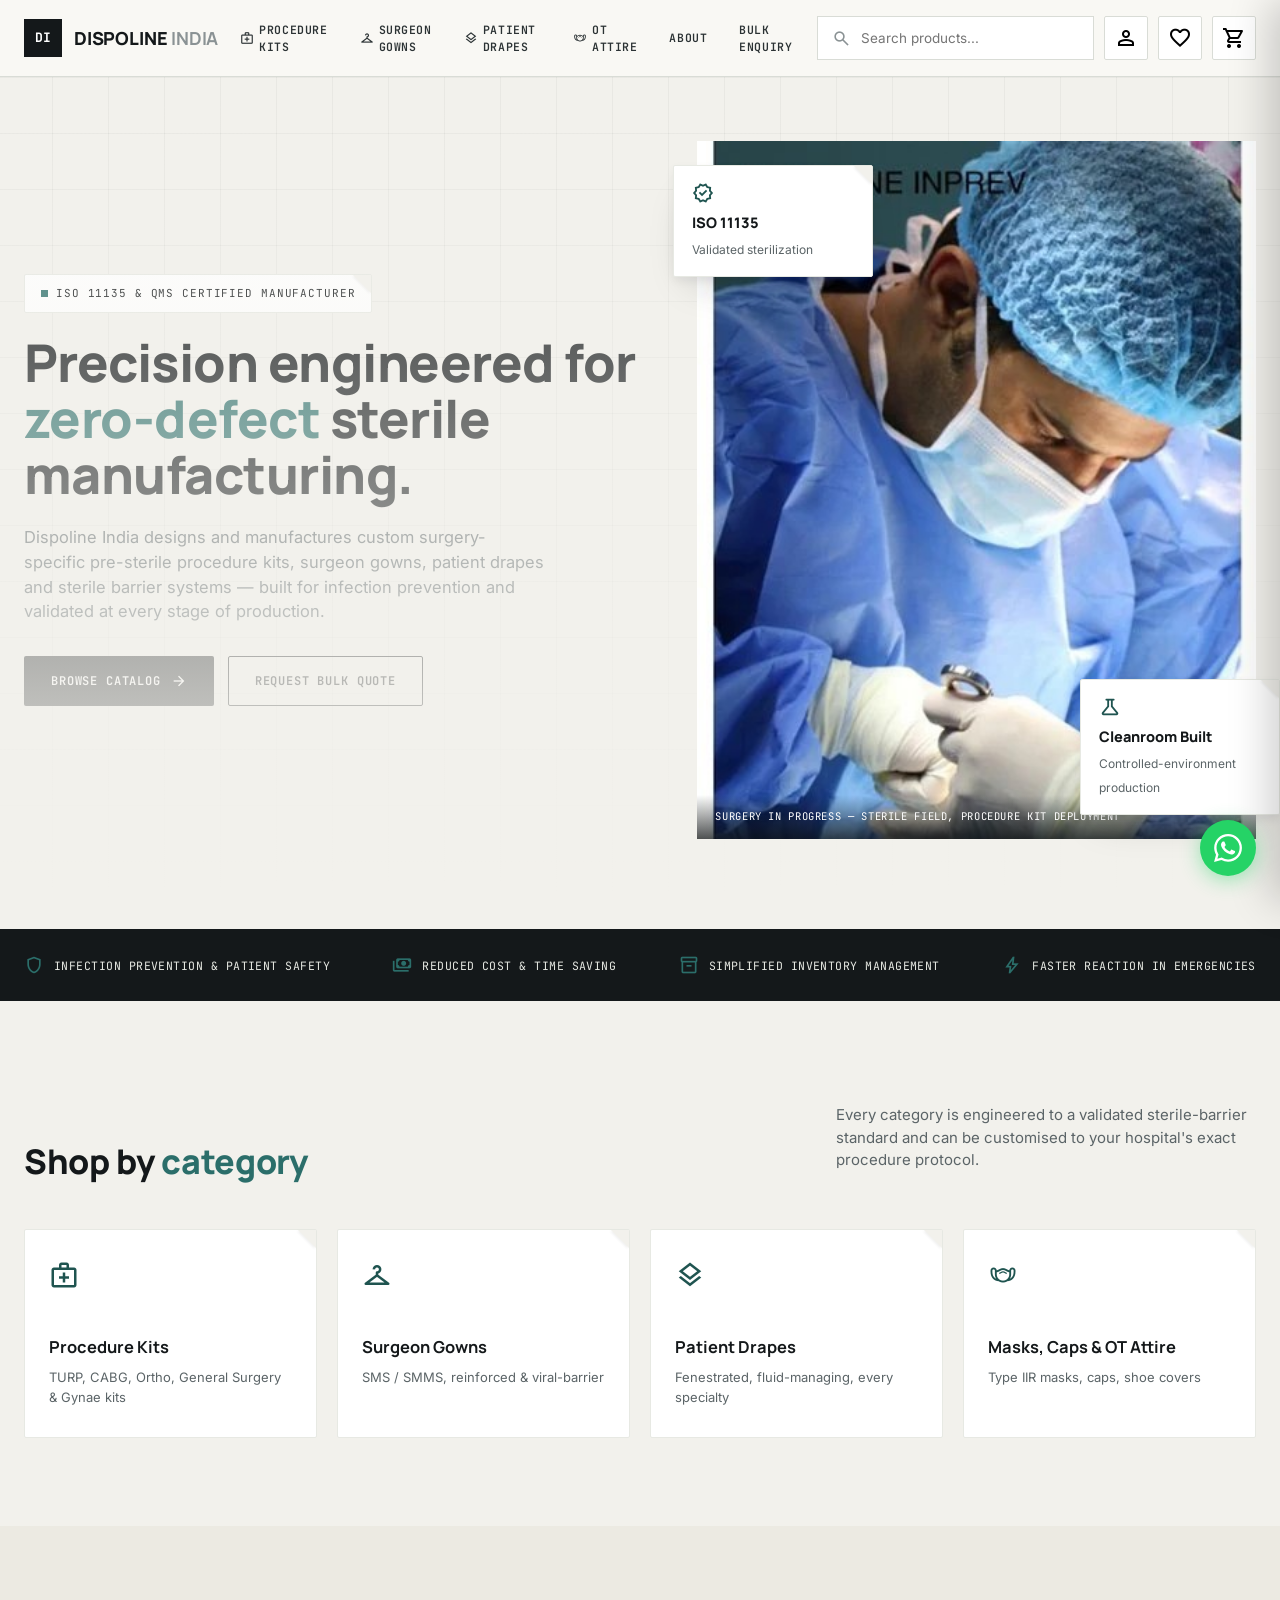
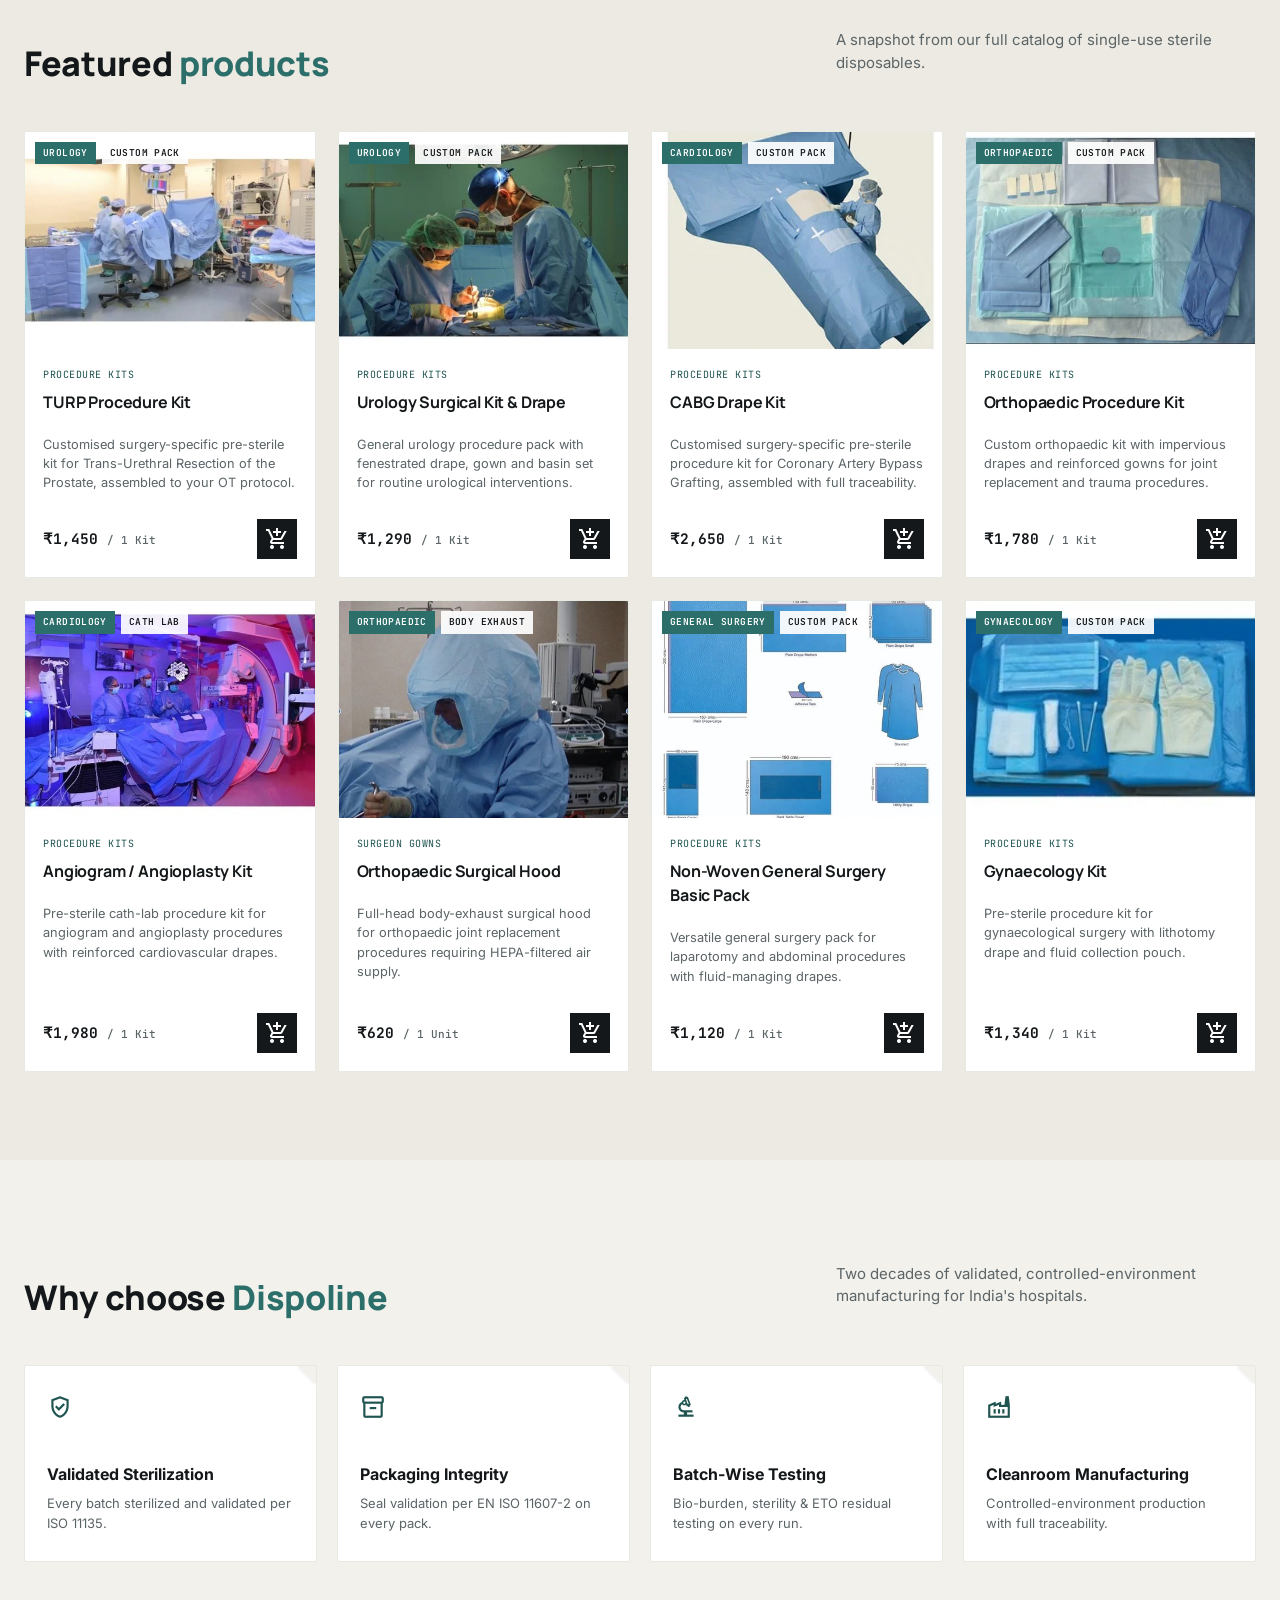
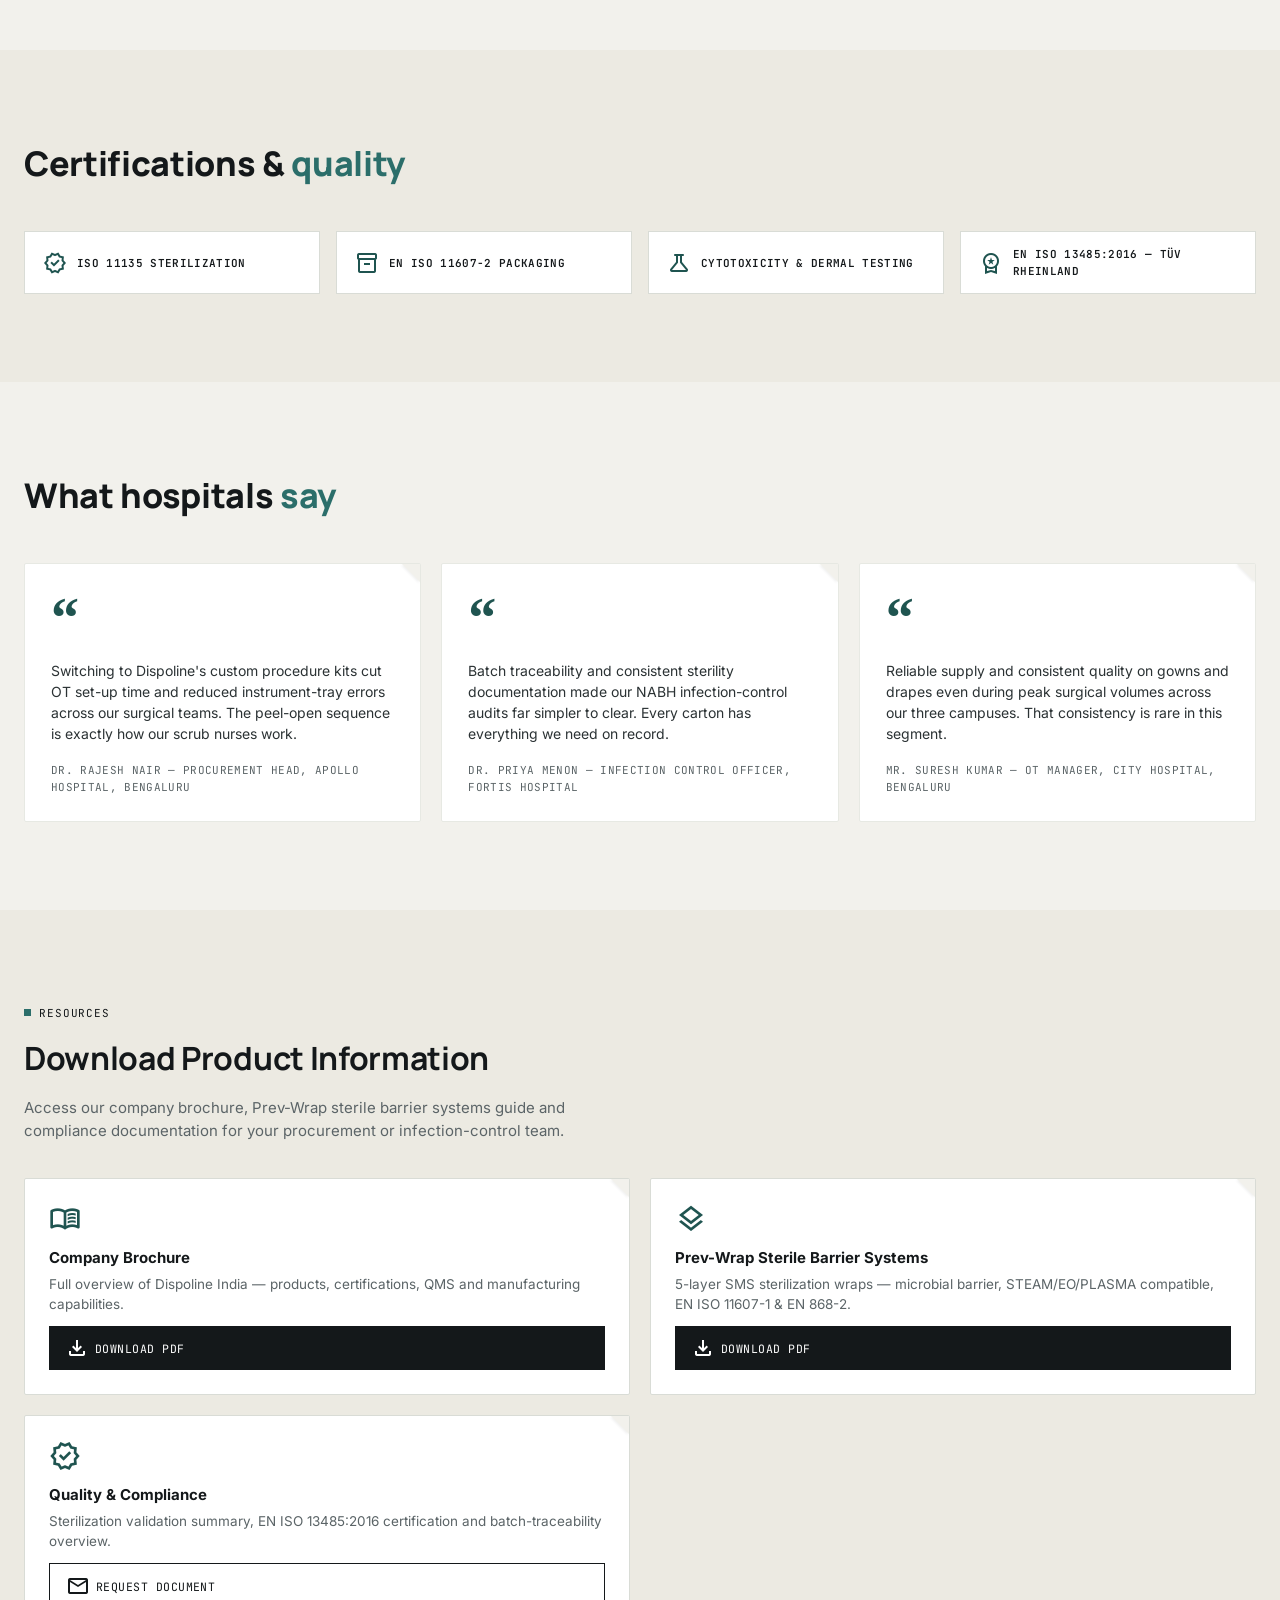
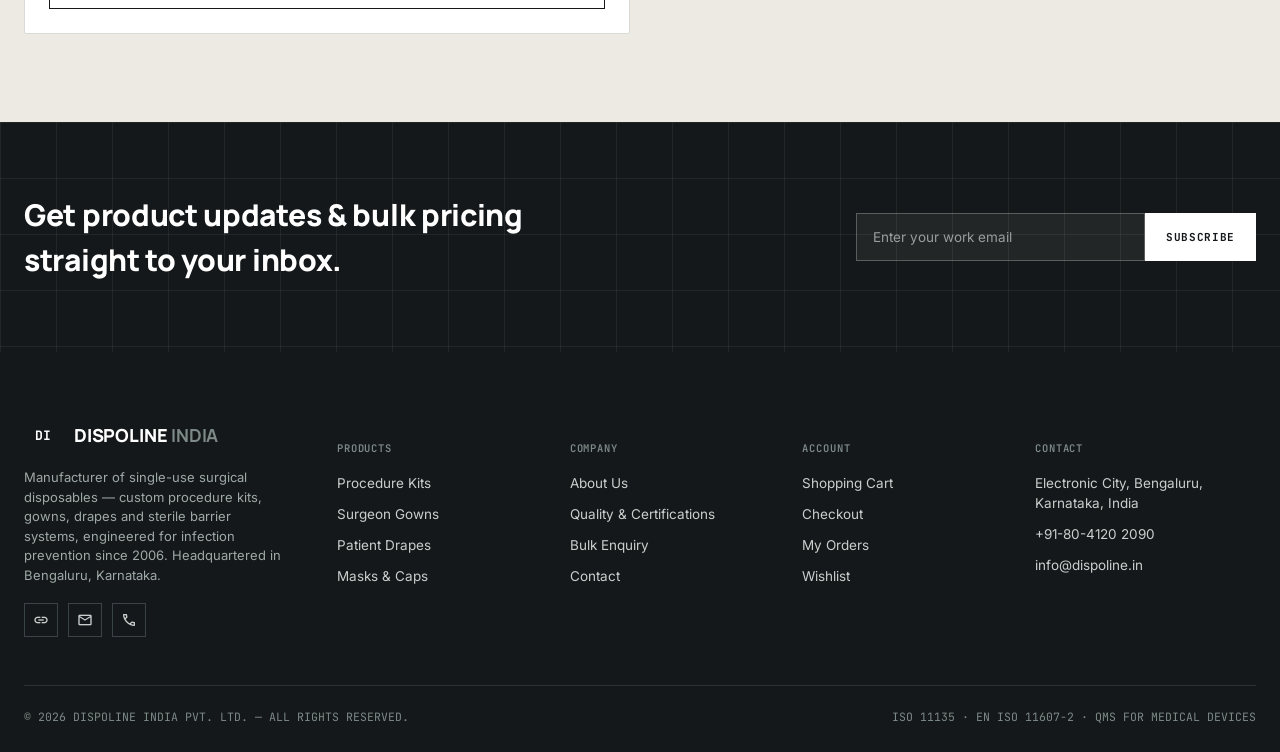
==== commit 784a5bb9: "Remove fake Product Catalog card; replace with Prev-Wrap brochure; 3 real download cards now" ====
--- a/index.html
+++ b/index.html
@@ -228,7 +228,7 @@
   <div class="wrap">
     <div class="eyebrow"><span class="dot"></span> RESOURCES</div>
     <h2 style="font-size:clamp(22px,3vw,32px);font-weight:700;margin:12px 0 8px;">Download Product Information</h2>
-    <p style="color:var(--ink-60);font-size:15px;max-width:560px;margin-bottom:36px;">Access our company brochure, product catalog and sterilization documentation for your procurement or infection-control team.</p>
+    <p style="color:var(--ink-60);font-size:15px;max-width:560px;margin-bottom:36px;">Access our company brochure, Prev-Wrap sterile barrier systems guide and compliance documentation for your procurement or infection-control team.</p>
     <div class="download-grid">
       <div class="download-card fold">
         <span class="material-symbols-outlined download-ico">menu_book</span>
@@ -241,12 +241,12 @@
         </a>
       </div>
       <div class="download-card fold">
-        <span class="material-symbols-outlined download-ico">inventory_2</span>
+        <span class="material-symbols-outlined download-ico">layers</span>
         <div>
-          <b>Product Catalog</b>
-          <p>Complete product listing with SKUs, specifications, pack sizes and pricing tiers for bulk enquiry.</p>
-        </div>
-        <a href="assets/brochure/dispoline-india-brochure.pdf" download="Dispoline-India-Company-Brochure.pdf" target="_blank" rel="noopener" class="btn-download">
+          <b>Prev-Wrap Sterile Barrier Systems</b>
+          <p>5-layer SMS sterilization wraps — microbial barrier, STEAM/EO/PLASMA compatible, EN ISO 11607-1 &amp; EN 868-2.</p>
+        </div>
+        <a href="assets/brochure/prev-wrap-brochure.pdf" download="Dispoline-Prev-Wrap-Brochure.pdf" class="btn-download">
           <span class="material-symbols-outlined">download</span> Download PDF
         </a>
       </div>
@@ -258,16 +258,6 @@
         </div>
         <a href="contact.html" class="btn-download btn-download-outline">
           <span class="material-symbols-outlined">mail</span> Request Document
-        </a>
-      </div>
-      <div class="download-card fold">
-        <span class="material-symbols-outlined download-ico">layers</span>
-        <div>
-          <b>Prev-Wrap Sterile Barrier Systems</b>
-          <p>5-layer SMS sterilization wraps — microbial barrier, STEAM/EO/PLASMA compatible, EN ISO 11607-1 &amp; EN 868-2.</p>
-        </div>
-        <a href="assets/brochure/prev-wrap-brochure.pdf" download="Dispoline-Prev-Wrap-Brochure.pdf" class="btn-download">
-          <span class="material-symbols-outlined">download</span> Download PDF
         </a>
       </div>
     </div>
--- a/assets/css/style.css
+++ b/assets/css/style.css
@@ -50,7 +50,7 @@
 }
 
 *,*::before,*::after{box-sizing:border-box;}
-html{scroll-behavior:smooth;}
+html{scroll-behavior:smooth;overflow-x:hidden;}
 body{
   margin:0;
   font-family:var(--font-body);
@@ -58,6 +58,7 @@
   background:var(--off-white);
   -webkit-font-smoothing:antialiased;
   line-height:1.5;
+  overflow-x:hidden;max-width:100vw;
 }
 img{max-width:100%;display:block;}
 a{color:inherit;text-decoration:none;}
@@ -585,7 +586,7 @@
 
 
 /* -------- Downloads section -------- */
-.download-grid{display:grid;grid-template-columns:repeat(3,1fr);gap:20px;}
+.download-grid{display:grid;grid-template-columns:repeat(2,1fr);gap:20px;}
 .download-card{
   display:flex;flex-direction:column;gap:12px;padding:24px;
   background:var(--white);border:1px solid var(--line);
@@ -602,7 +603,7 @@
 .btn-download:hover{background:var(--teal-dark);}
 .btn-download-outline{background:transparent;color:var(--charcoal);border:1.5px solid var(--charcoal);}
 .btn-download-outline:hover{background:var(--charcoal);color:#fff;}
-@media(max-width:768px){.download-grid{grid-template-columns:1fr;}}
+@media(max-width:600px){.download-grid{grid-template-columns:1fr;}}
 
 /* -------- WhatsApp FAB -------- */
 .whatsapp-fab{
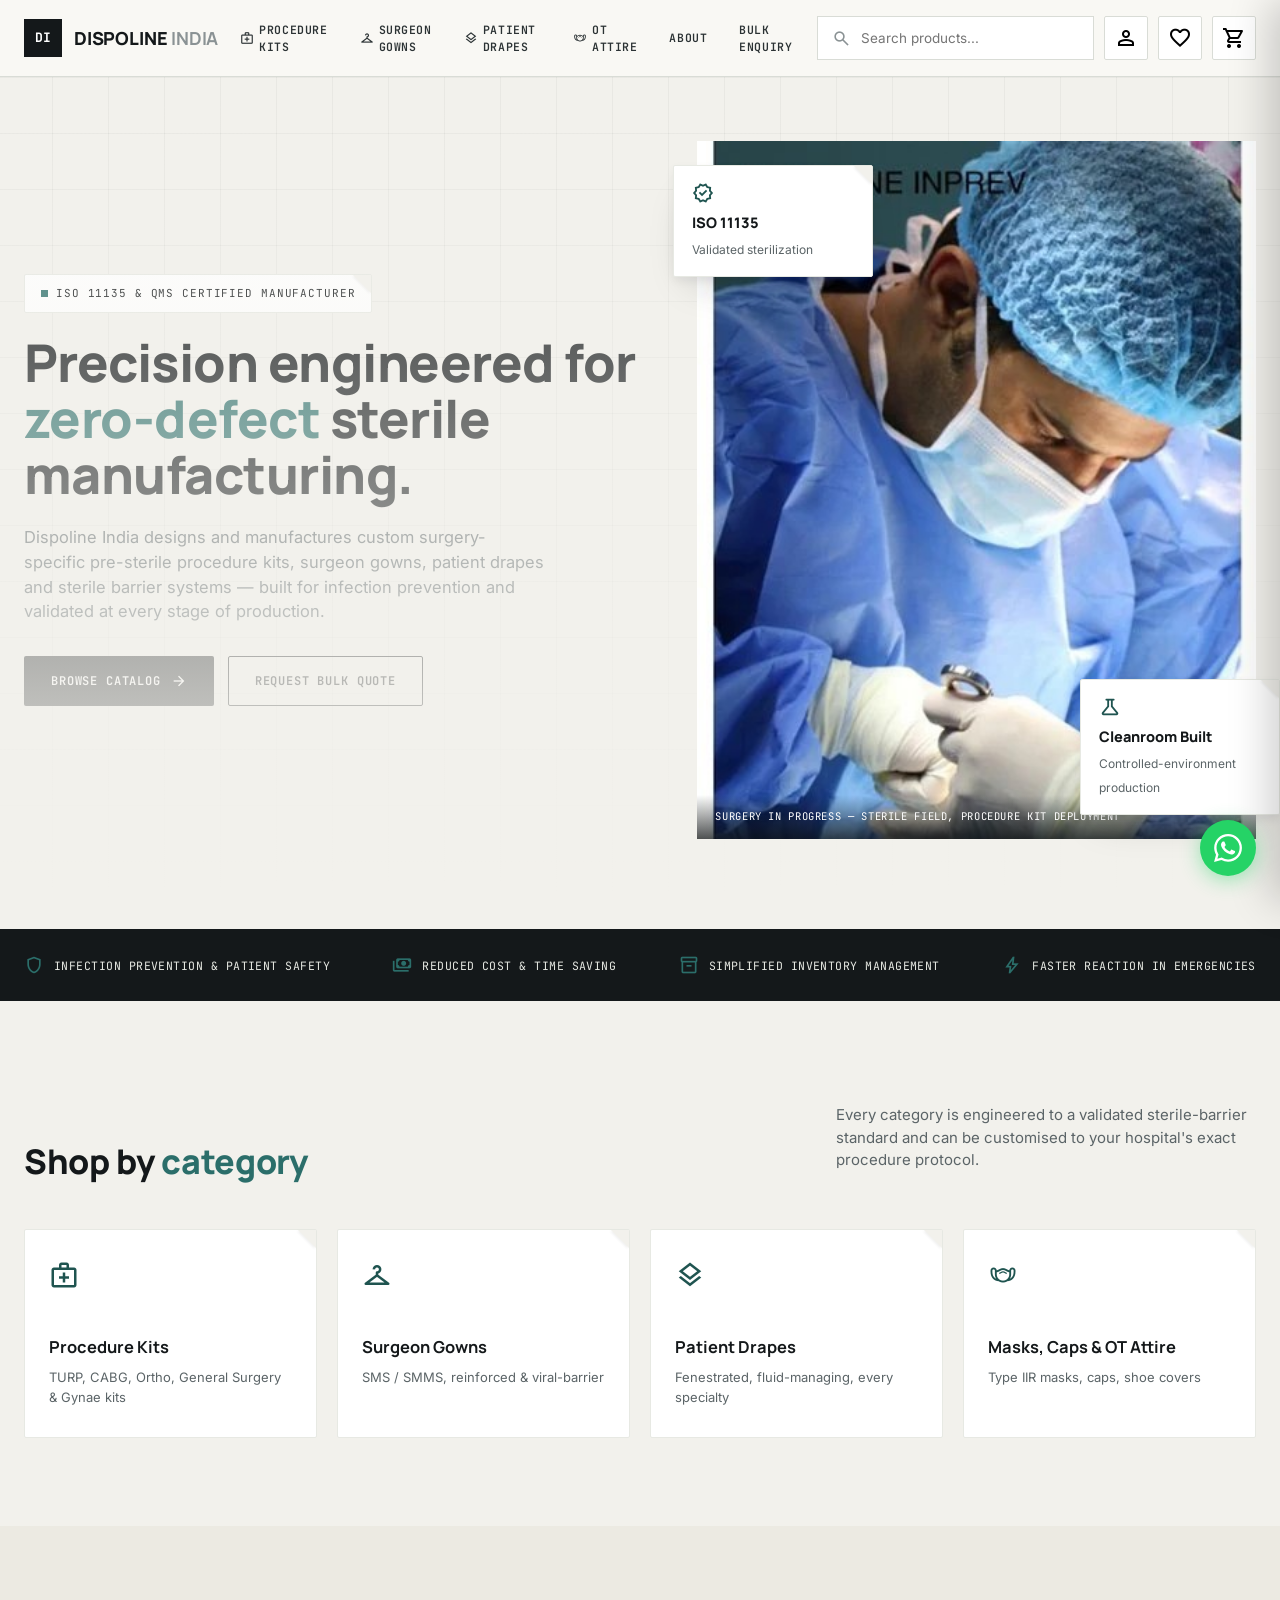
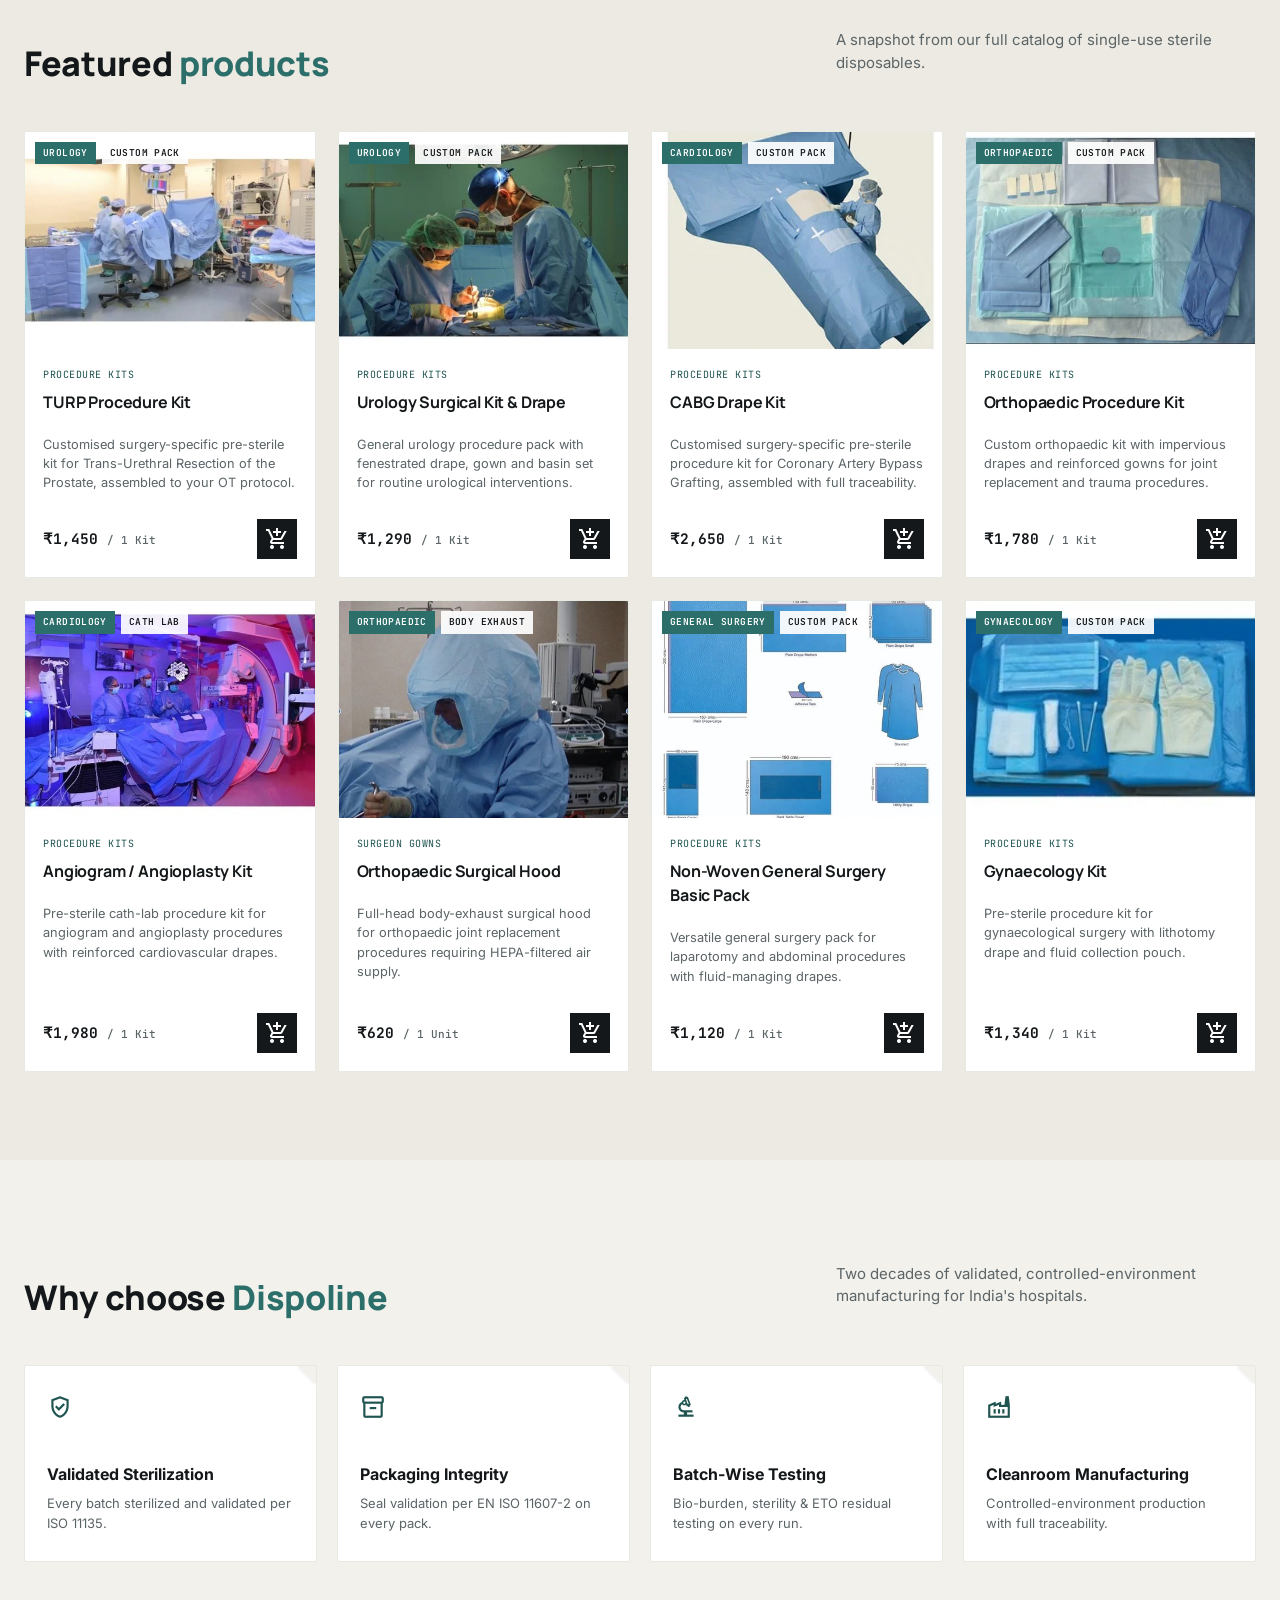
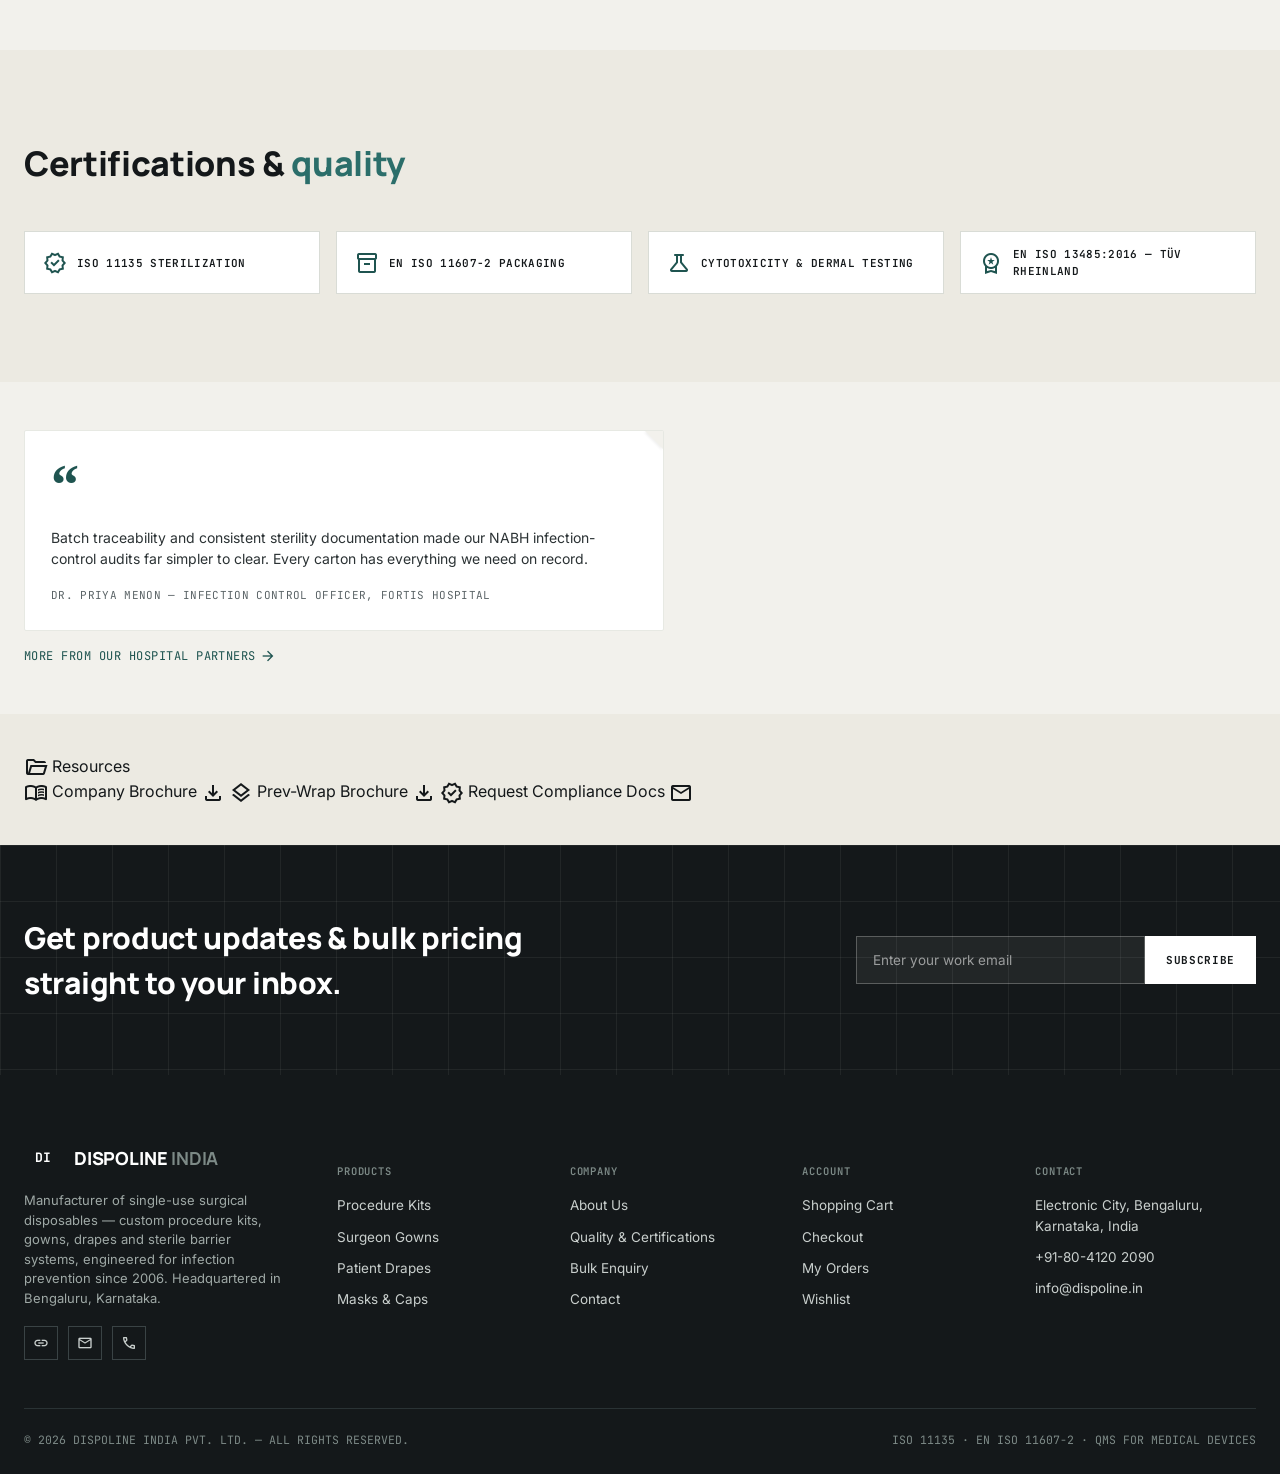
==== commit 0fc3fa4b: "Trim homepage: reduce full testimonials section (3 cards) to 1 teaser quote + link to About; compres" ====
--- a/index.html
+++ b/index.html
@@ -211,55 +211,32 @@
   </div>
 </section>
 
-<section class="section">
-  <div class="wrap">
-    <div class="section-head">
-      <h2>What hospitals <span class="hl">say</span></h2>
-    </div>
-    <div class="testi-grid">
-      <div class="testi-card fold"><span class="testi-quote">&ldquo;</span><p>Switching to Dispoline's custom procedure kits cut OT set-up time and reduced instrument-tray errors across our surgical teams. The peel-open sequence is exactly how our scrub nurses work.</p><div class="testi-who">Dr. Rajesh Nair — Procurement Head, Apollo Hospital, Bengaluru</div></div>
-      <div class="testi-card fold"><span class="testi-quote">&ldquo;</span><p>Batch traceability and consistent sterility documentation made our NABH infection-control audits far simpler to clear. Every carton has everything we need on record.</p><div class="testi-who">Dr. Priya Menon — Infection Control Officer, Fortis Hospital</div></div>
-      <div class="testi-card fold"><span class="testi-quote">&ldquo;</span><p>Reliable supply and consistent quality on gowns and drapes even during peak surgical volumes across our three campuses. That consistency is rare in this segment.</p><div class="testi-who">Mr. Suresh Kumar — OT Manager, City Hospital, Bengaluru</div></div>
-    </div>
-  </div>
-</section>
-
-<section class="section section-off">
-  <div class="wrap">
-    <div class="eyebrow"><span class="dot"></span> RESOURCES</div>
-    <h2 style="font-size:clamp(22px,3vw,32px);font-weight:700;margin:12px 0 8px;">Download Product Information</h2>
-    <p style="color:var(--ink-60);font-size:15px;max-width:560px;margin-bottom:36px;">Access our company brochure, Prev-Wrap sterile barrier systems guide and compliance documentation for your procurement or infection-control team.</p>
-    <div class="download-grid">
-      <div class="download-card fold">
-        <span class="material-symbols-outlined download-ico">menu_book</span>
-        <div>
-          <b>Company Brochure</b>
-          <p>Full overview of Dispoline India — products, certifications, QMS and manufacturing capabilities.</p>
-        </div>
-        <a href="assets/brochure/dispoline-india-brochure.pdf" download="Dispoline-India-Company-Brochure.pdf" target="_blank" rel="noopener" class="btn-download">
-          <span class="material-symbols-outlined">download</span> Download PDF
-        </a>
-      </div>
-      <div class="download-card fold">
-        <span class="material-symbols-outlined download-ico">layers</span>
-        <div>
-          <b>Prev-Wrap Sterile Barrier Systems</b>
-          <p>5-layer SMS sterilization wraps — microbial barrier, STEAM/EO/PLASMA compatible, EN ISO 11607-1 &amp; EN 868-2.</p>
-        </div>
-        <a href="assets/brochure/prev-wrap-brochure.pdf" download="Dispoline-Prev-Wrap-Brochure.pdf" class="btn-download">
-          <span class="material-symbols-outlined">download</span> Download PDF
-        </a>
-      </div>
-      <div class="download-card fold">
-        <span class="material-symbols-outlined download-ico">verified</span>
-        <div>
-          <b>Quality &amp; Compliance</b>
-          <p>Sterilization validation summary, EN ISO 13485:2016 certification and batch-traceability overview.</p>
-        </div>
-        <a href="contact.html" class="btn-download btn-download-outline">
-          <span class="material-symbols-outlined">mail</span> Request Document
-        </a>
-      </div>
+<section class="section" style="padding-top:48px;padding-bottom:48px;">
+  <div class="wrap">
+    <div class="testi-card fold" style="max-width:640px;">
+      <span class="testi-quote">&ldquo;</span>
+      <p>Batch traceability and consistent sterility documentation made our NABH infection-control audits far simpler to clear. Every carton has everything we need on record.</p>
+      <div class="testi-who">Dr. Priya Menon — Infection Control Officer, Fortis Hospital</div>
+    </div>
+    <a href="about.html#quality" class="text-link" style="display:inline-flex;align-items:center;gap:4px;margin-top:16px;font-family:var(--font-mono);font-size:12px;text-transform:uppercase;letter-spacing:.04em;color:var(--teal-dark);text-decoration:none;">
+      More from our hospital partners <span class="material-symbols-outlined" style="font-size:16px;">arrow_forward</span>
+    </a>
+  </div>
+</section>
+
+<section class="section section-off" style="padding-top:40px;padding-bottom:40px;">
+  <div class="wrap">
+    <div class="download-bar">
+      <div class="download-bar-label"><span class="material-symbols-outlined">folder_open</span> Resources</div>
+      <a href="assets/brochure/dispoline-india-brochure.pdf" download="Dispoline-India-Company-Brochure.pdf" target="_blank" rel="noopener" class="download-link">
+        <span class="material-symbols-outlined">menu_book</span> Company Brochure <span class="material-symbols-outlined dl-arrow">download</span>
+      </a>
+      <a href="assets/brochure/prev-wrap-brochure.pdf" download="Dispoline-Prev-Wrap-Brochure.pdf" class="download-link">
+        <span class="material-symbols-outlined">layers</span> Prev-Wrap Brochure <span class="material-symbols-outlined dl-arrow">download</span>
+      </a>
+      <a href="contact.html" class="download-link">
+        <span class="material-symbols-outlined">verified</span> Request Compliance Docs <span class="material-symbols-outlined dl-arrow">mail</span>
+      </a>
     </div>
   </div>
 </section>
--- a/assets/css/style.css
+++ b/assets/css/style.css
@@ -558,9 +558,10 @@
 .contact-row b{display:block;font-family:var(--font-mono);font-size:10.5px;text-transform:uppercase;letter-spacing:.04em;color:#9fa9a6;margin-bottom:4px;}
 .contact-row span:not(.material-symbols-outlined){font-size:14.5px;word-break:break-word;overflow-wrap:break-word;}
 .map-placeholder{
-  margin-top:24px;min-height:280px;aspect-ratio:16/9;background:var(--charcoal-soft);
-  position:relative;overflow:hidden;border:1px solid #3a4345;
-}
+  margin:24px 4px 4px;min-height:220px;max-height:280px;aspect-ratio:4/3;background:var(--charcoal-soft);
+  position:relative;overflow:hidden;border:1px solid #3a4345;border-radius:8px;
+}
+@media(min-width:601px){.map-placeholder{aspect-ratio:16/9;max-height:260px;}}
 @media(max-width:900px){.contact-layout{grid-template-columns:1fr;}.contact-info-card{padding:22px 18px;}}
 
 /* ---------- Toast ---------- */
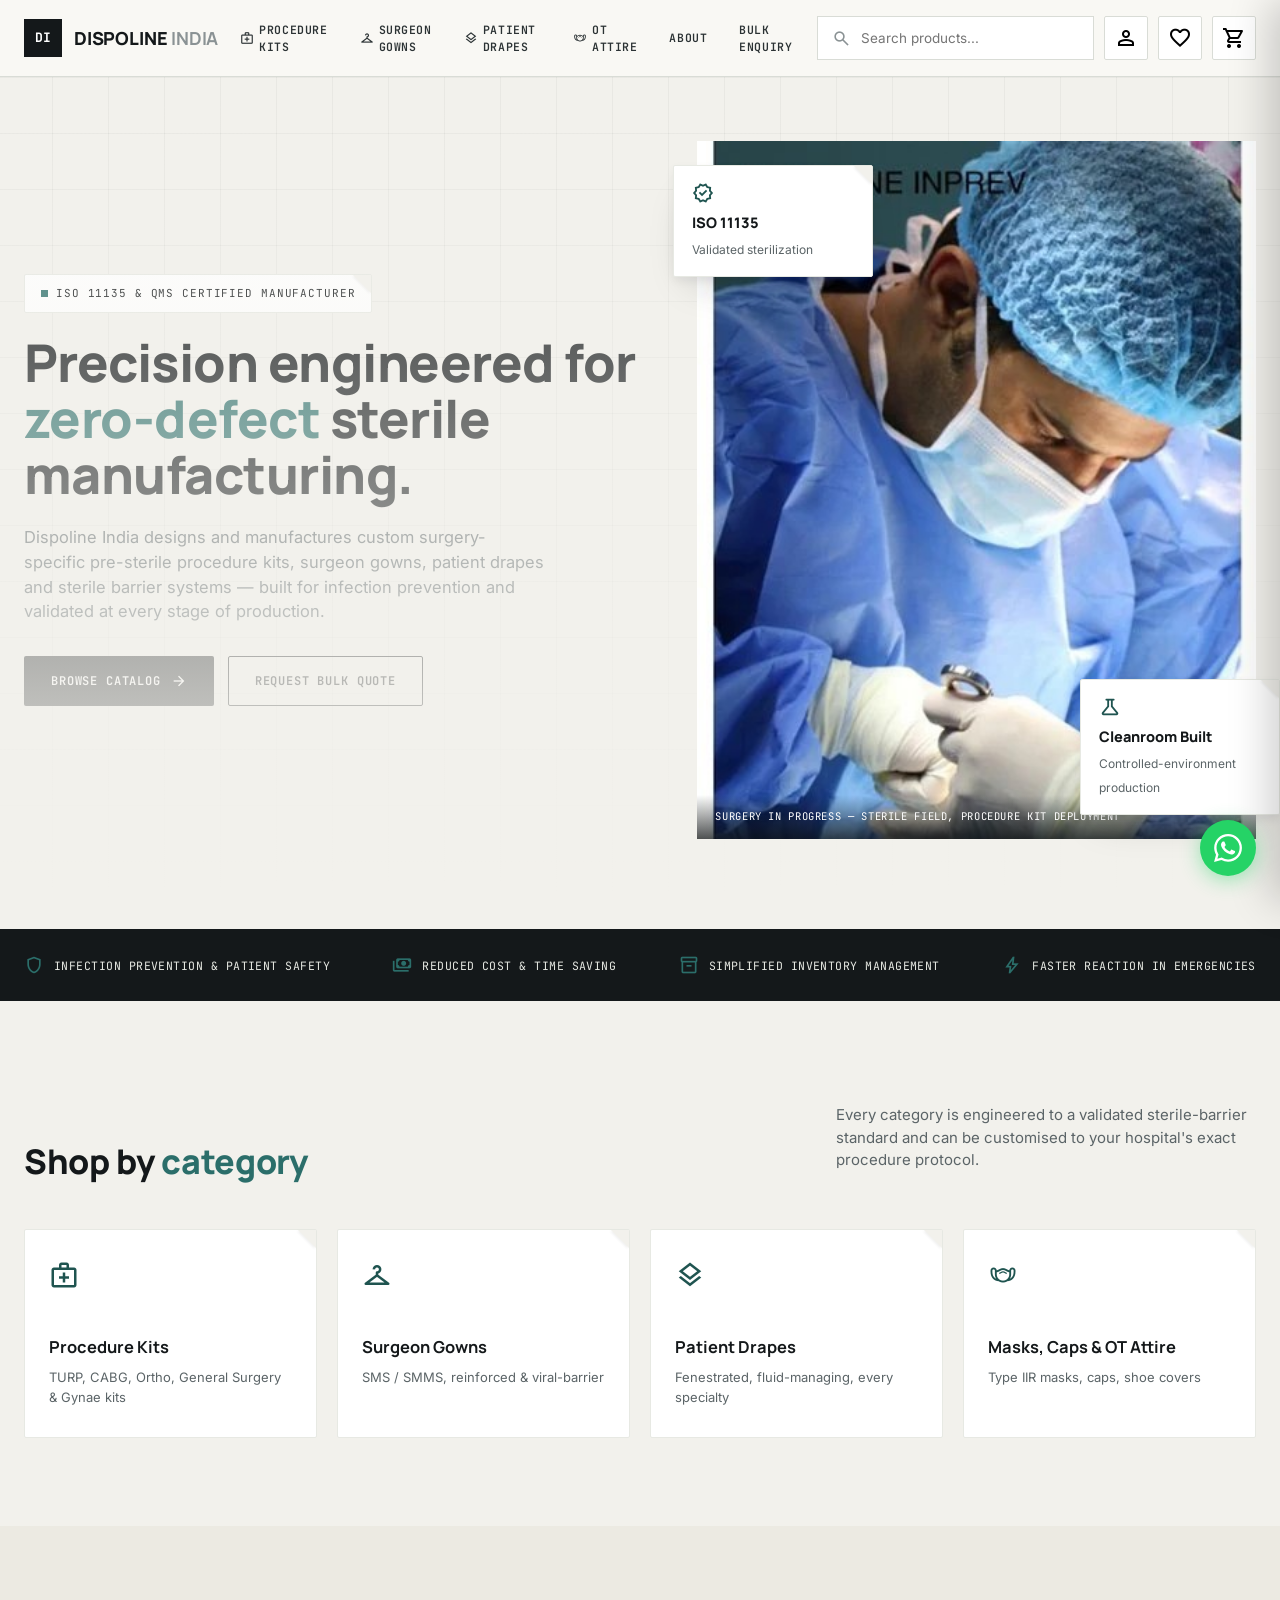
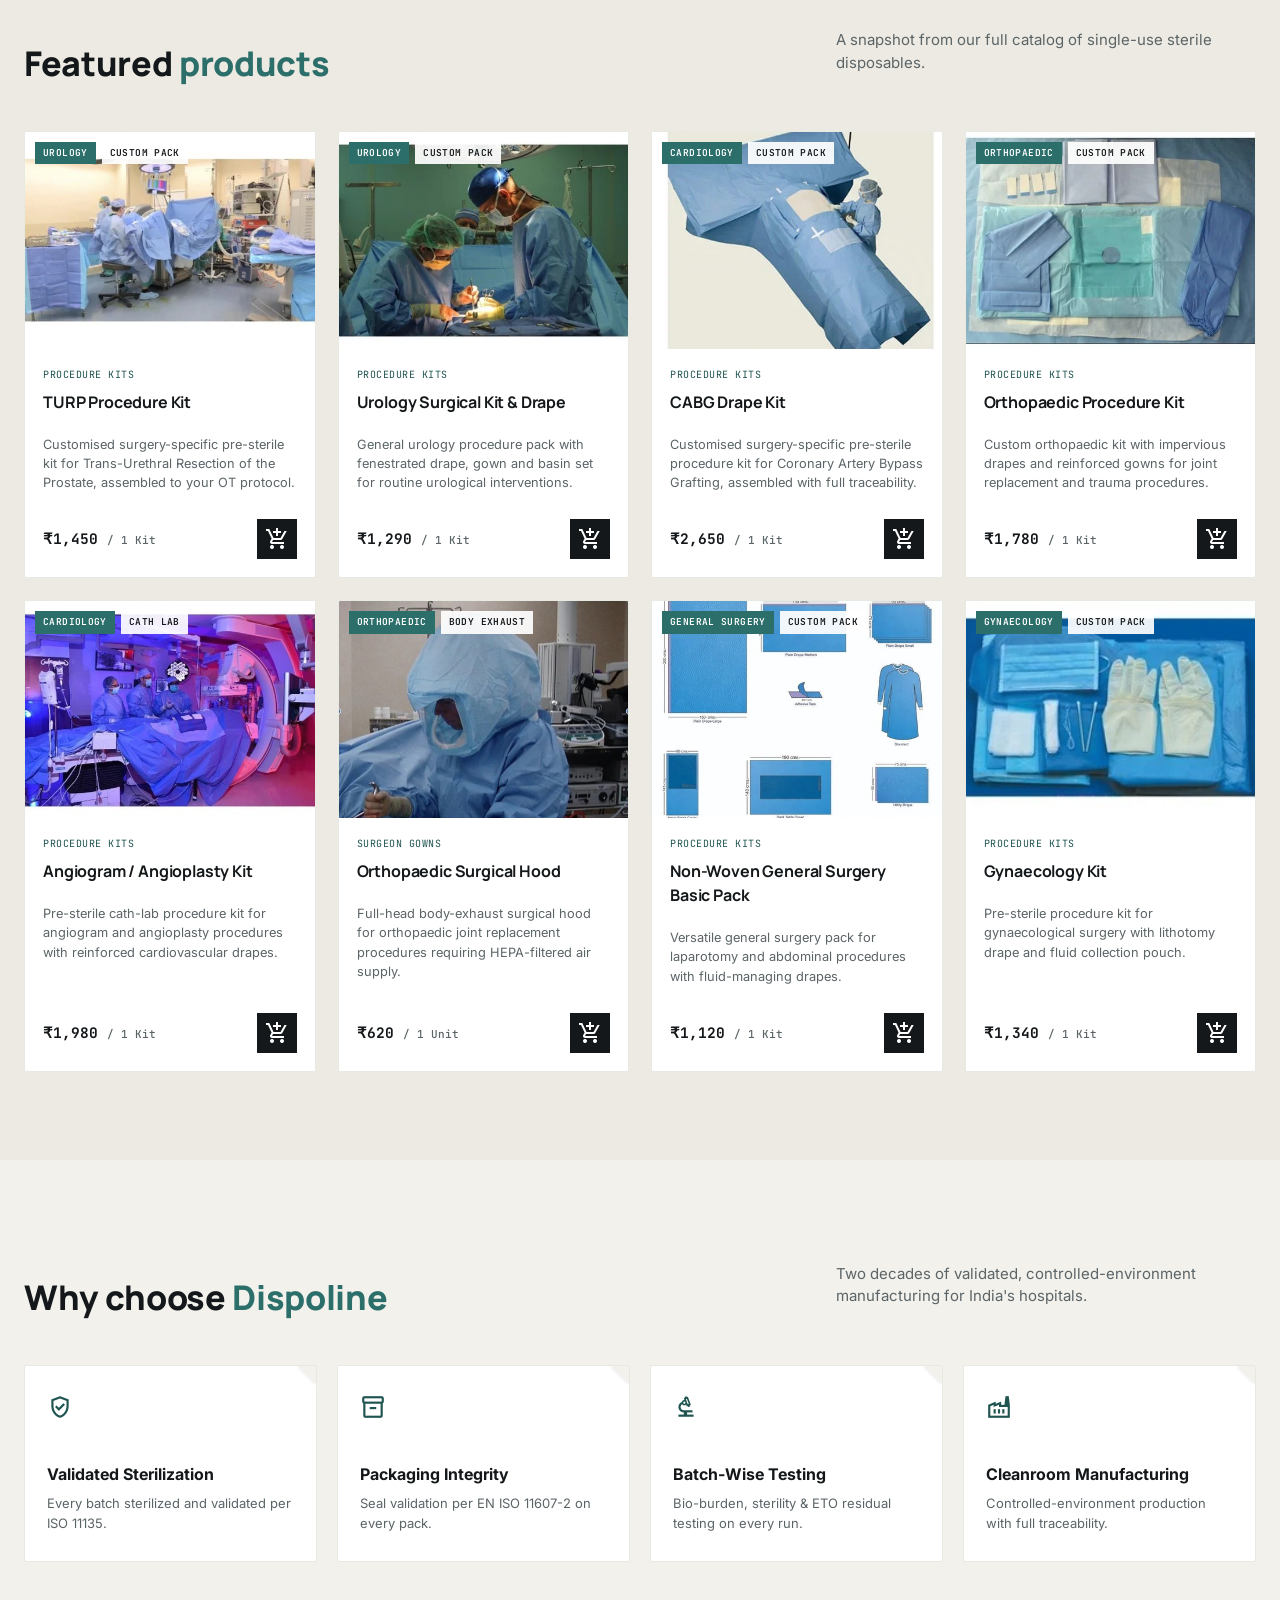
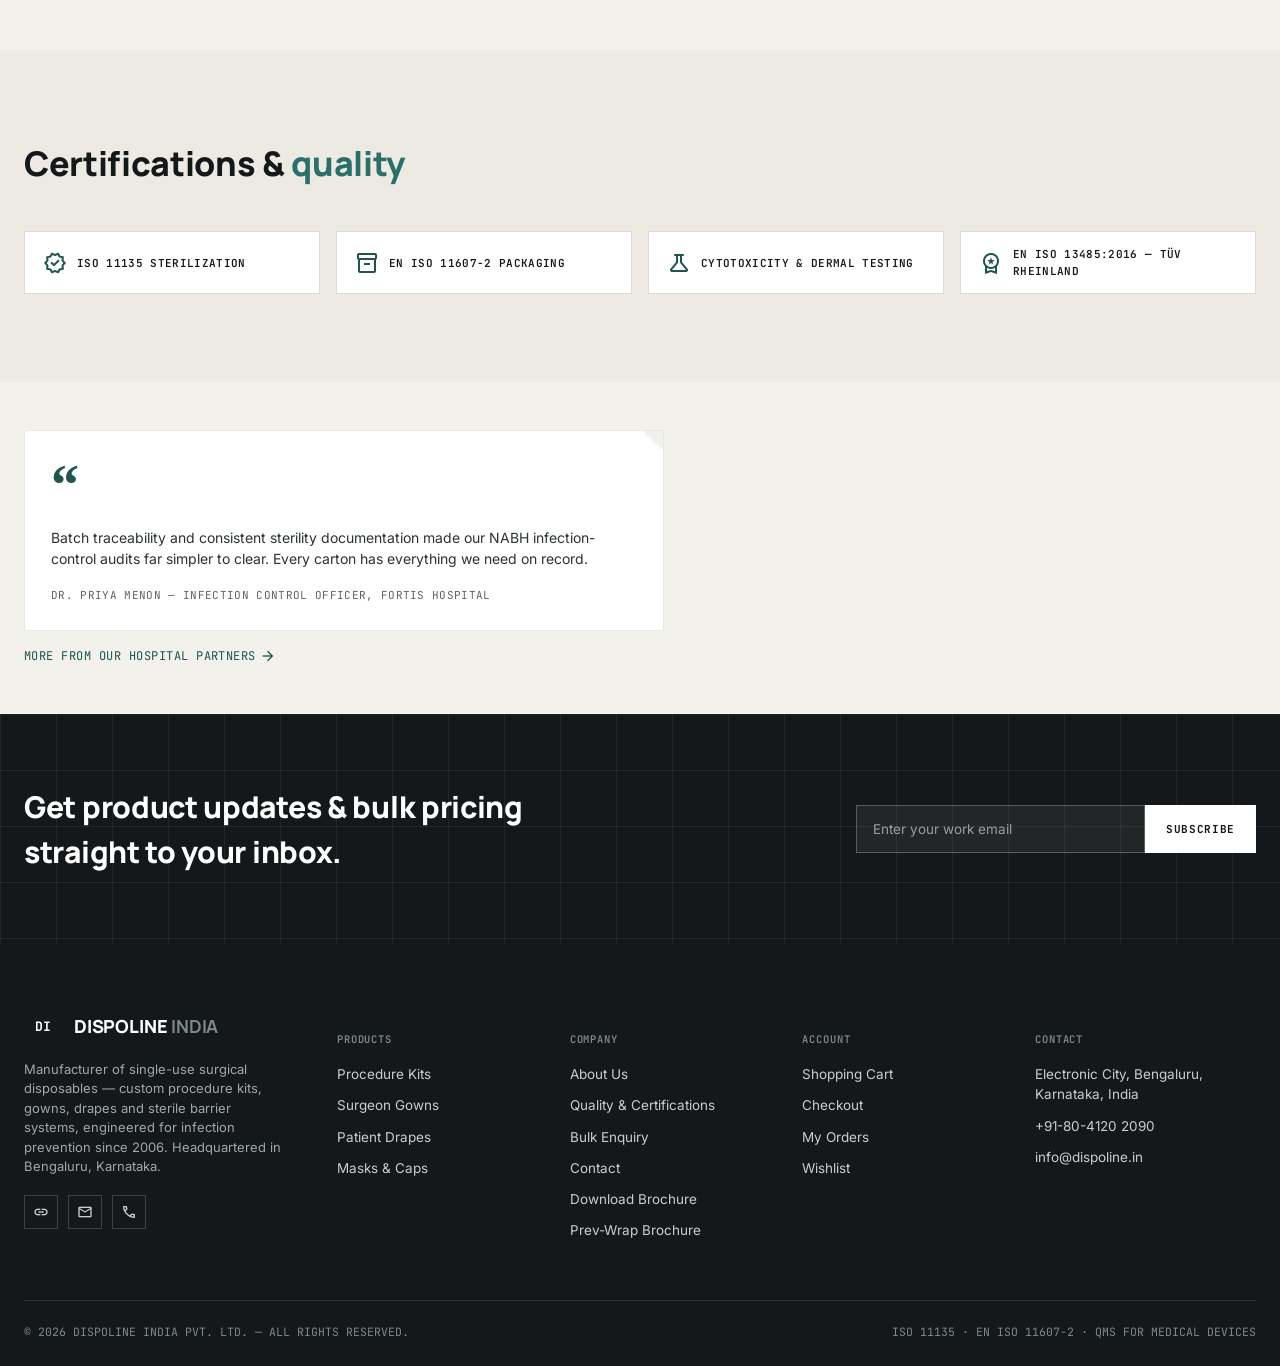
==== commit d4cff93c: "Remove Resources/download-bar section from homepage flow; move brochure downloads into footer Compan" ====
--- a/index.html
+++ b/index.html
@@ -224,23 +224,6 @@
   </div>
 </section>
 
-<section class="section section-off" style="padding-top:40px;padding-bottom:40px;">
-  <div class="wrap">
-    <div class="download-bar">
-      <div class="download-bar-label"><span class="material-symbols-outlined">folder_open</span> Resources</div>
-      <a href="assets/brochure/dispoline-india-brochure.pdf" download="Dispoline-India-Company-Brochure.pdf" target="_blank" rel="noopener" class="download-link">
-        <span class="material-symbols-outlined">menu_book</span> Company Brochure <span class="material-symbols-outlined dl-arrow">download</span>
-      </a>
-      <a href="assets/brochure/prev-wrap-brochure.pdf" download="Dispoline-Prev-Wrap-Brochure.pdf" class="download-link">
-        <span class="material-symbols-outlined">layers</span> Prev-Wrap Brochure <span class="material-symbols-outlined dl-arrow">download</span>
-      </a>
-      <a href="contact.html" class="download-link">
-        <span class="material-symbols-outlined">verified</span> Request Compliance Docs <span class="material-symbols-outlined dl-arrow">mail</span>
-      </a>
-    </div>
-  </div>
-</section>
-
 <section class="cta-banner blueprint-dark">
   <div class="wrap cta-inner">
     <h3>Get product updates &amp; bulk pricing straight to your inbox.</h3>
@@ -282,6 +265,8 @@
           <li><a href="about.html#quality">Quality & Certifications</a></li>
           <li><a href="contact.html">Bulk Enquiry</a></li>
           <li><a href="contact.html">Contact</a></li>
+          <li><a href="assets/brochure/dispoline-india-brochure.pdf" download="Dispoline-India-Company-Brochure.pdf" target="_blank" rel="noopener">Download Brochure</a></li>
+          <li><a href="assets/brochure/prev-wrap-brochure.pdf" download="Dispoline-Prev-Wrap-Brochure.pdf">Prev-Wrap Brochure</a></li>
         </ul>
       </div>
       <div class="foot-col">
--- a/assets/css/style.css
+++ b/assets/css/style.css
@@ -616,3 +616,29 @@
   text-decoration:none;transition:transform .2s, box-shadow .2s;
 }
 .whatsapp-fab:hover{transform:scale(1.08);box-shadow:0 6px 28px rgba(37,211,102,.55);}
+
+
+/* -------- Compact download bar (replaces heavy download-card grid) -------- */
+.download-bar{
+  display:flex;flex-wrap:wrap;align-items:center;gap:12px 16px;
+  padding:22px 24px;background:var(--white);border:1px solid var(--line);
+}
+.download-bar-label{
+  display:flex;align-items:center;gap:8px;font-family:var(--font-mono);font-size:12px;
+  text-transform:uppercase;letter-spacing:.04em;color:var(--ink-60);flex:none;
+  padding-right:16px;border-right:1px solid var(--line);
+}
+.download-bar-label .material-symbols-outlined{font-size:18px;color:var(--teal-dark);}
+.download-link{
+  display:inline-flex;align-items:center;gap:8px;font-size:13.5px;font-weight:600;
+  color:var(--charcoal);text-decoration:none;padding:8px 14px;border:1px solid var(--line);
+  border-radius:20px;transition:border-color .2s,color .2s,background .2s;
+}
+.download-link .material-symbols-outlined:first-child{font-size:17px;color:var(--teal-dark);}
+.download-link .dl-arrow{font-size:14px;color:var(--ink-40);}
+.download-link:hover{border-color:var(--teal-dark);background:var(--teal-tint,#eef7f4);color:var(--teal-dark);}
+@media(max-width:600px){
+  .download-bar{flex-direction:column;align-items:stretch;gap:10px;padding:18px;}
+  .download-bar-label{border-right:none;border-bottom:1px solid var(--line);padding:0 0 12px;}
+  .download-link{justify-content:space-between;}
+}
